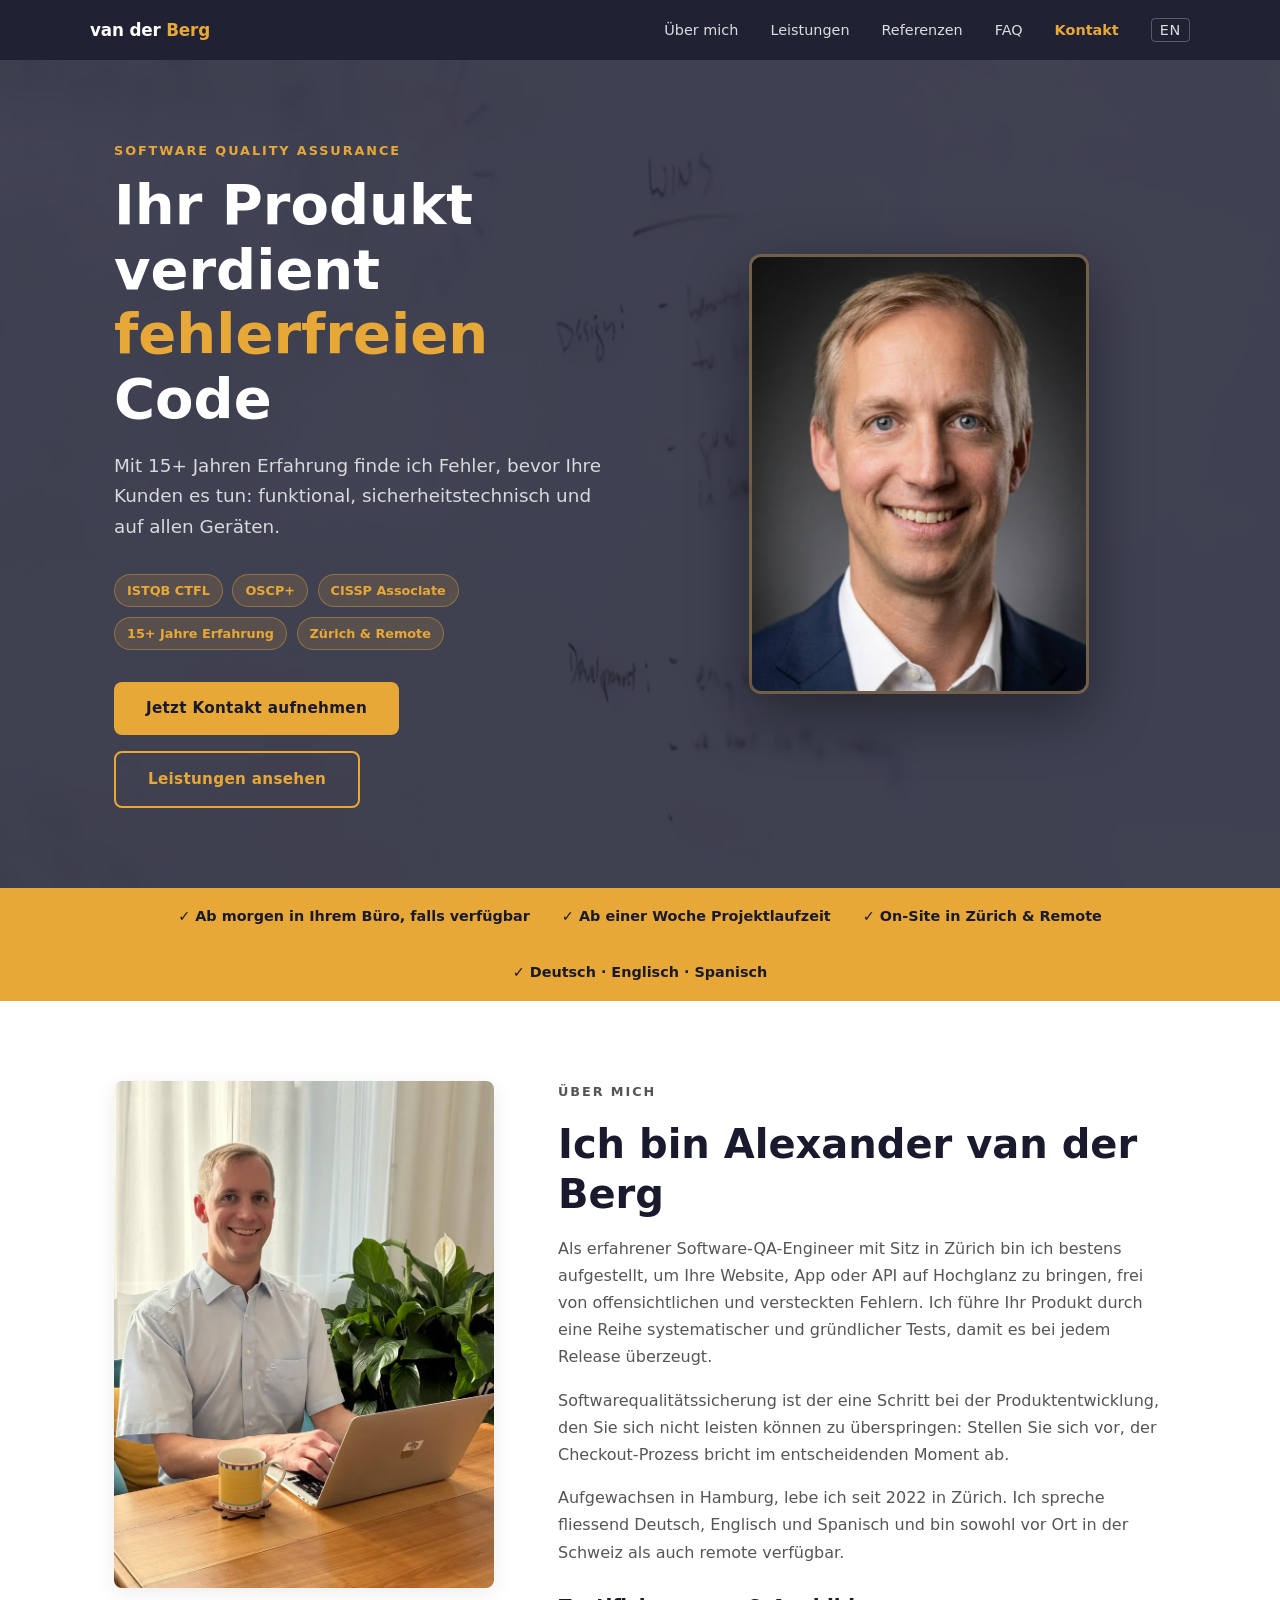
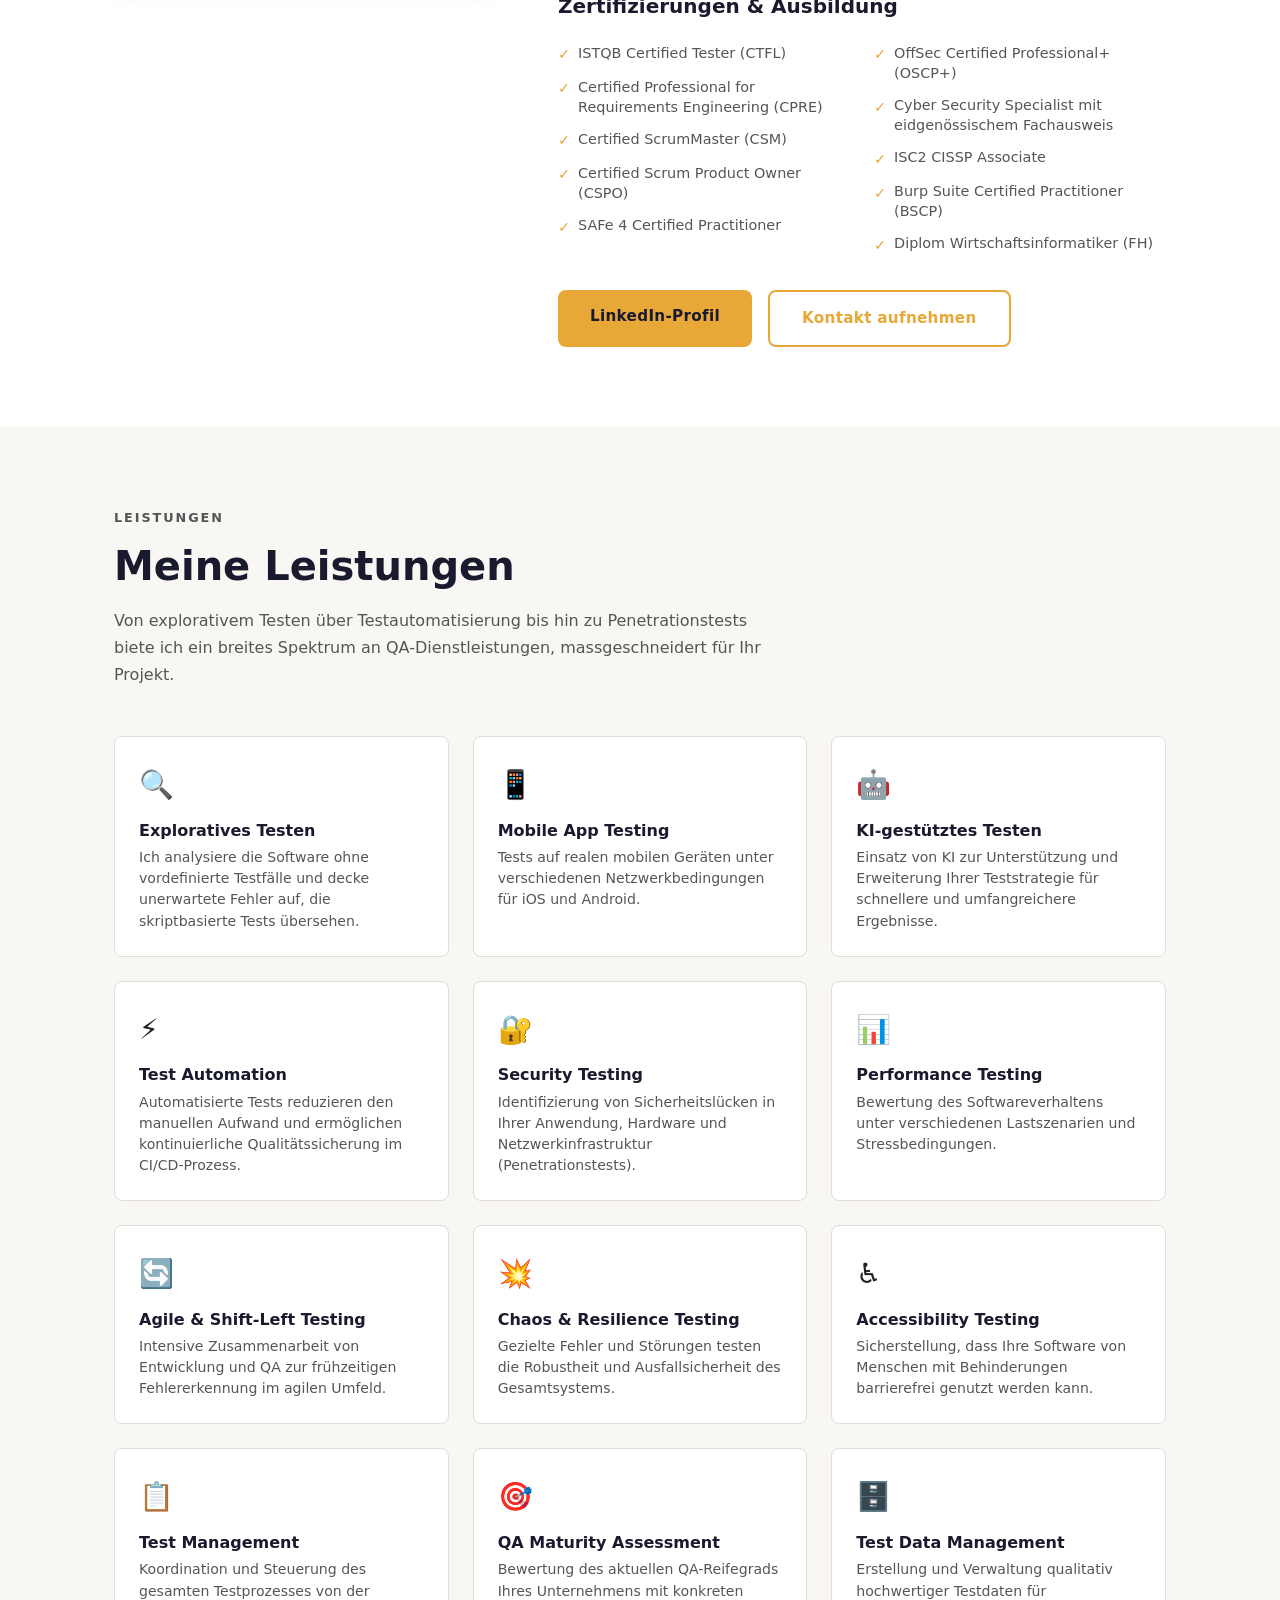
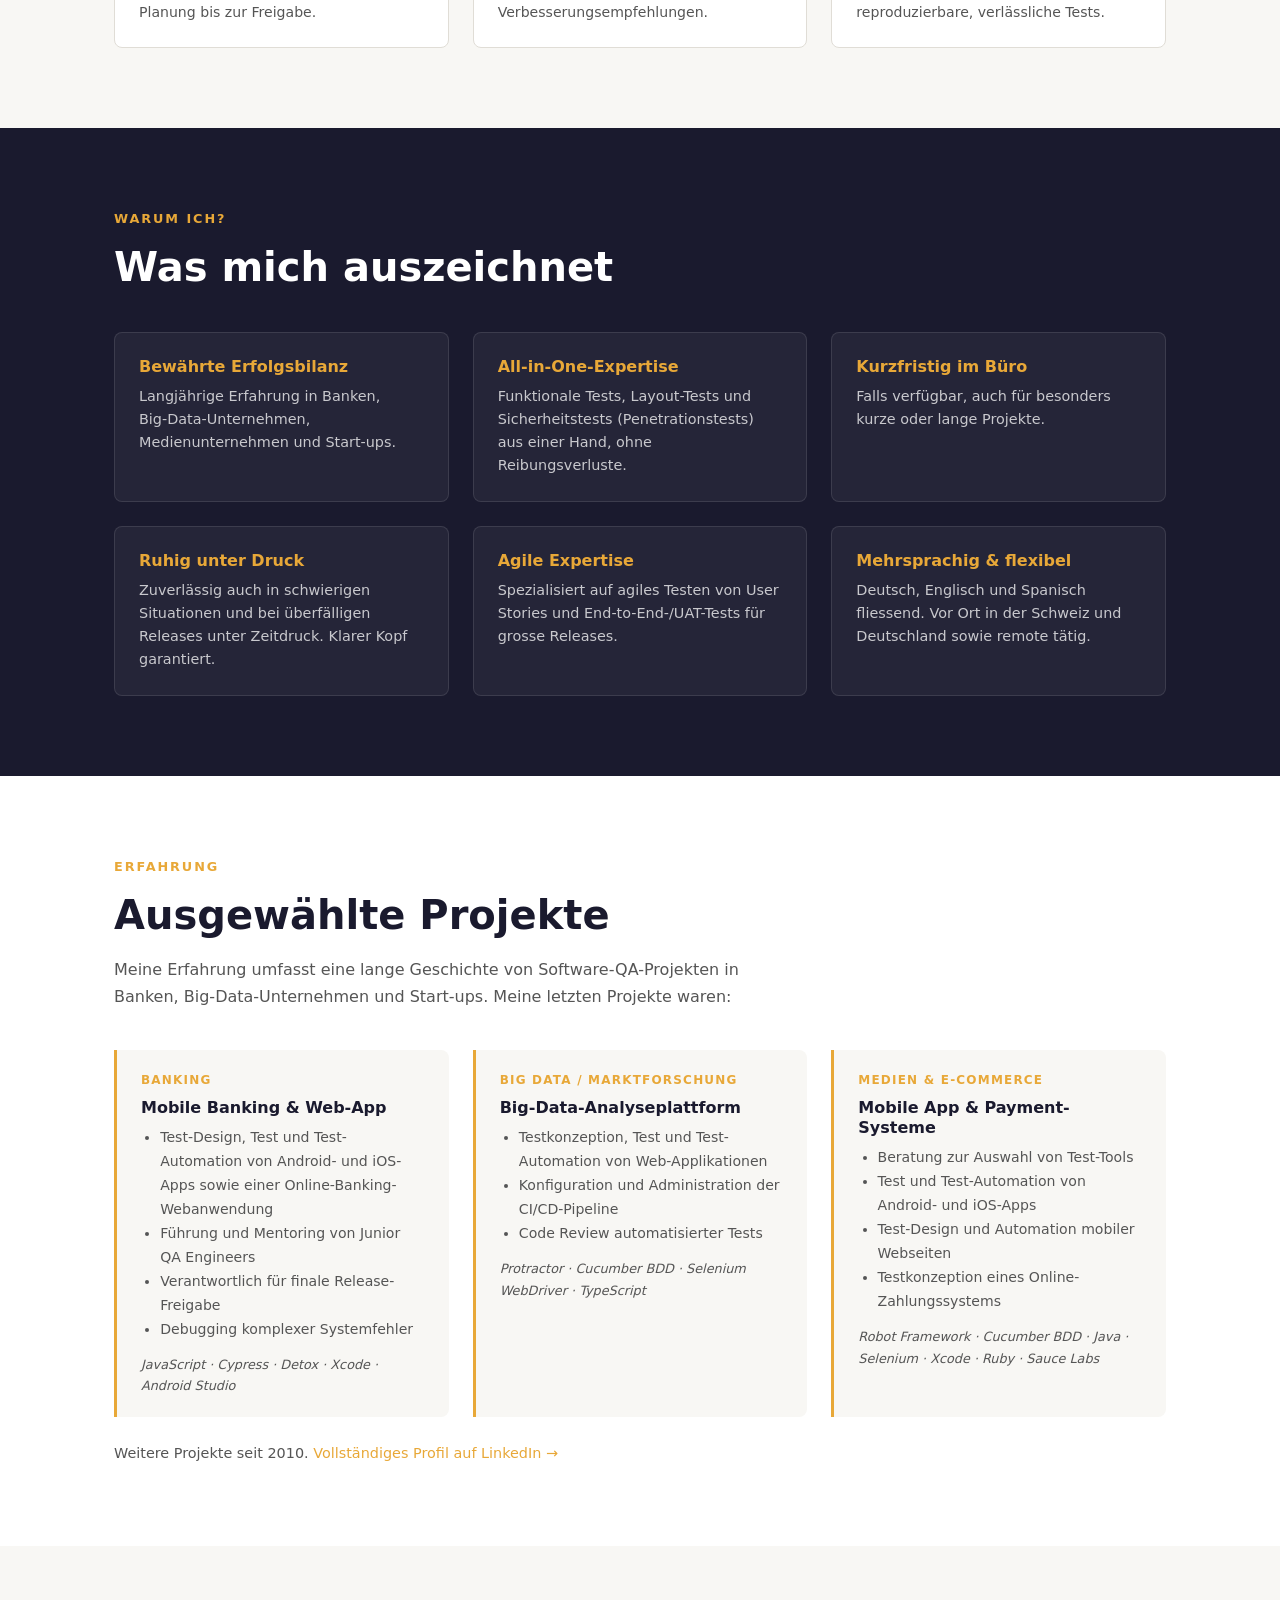
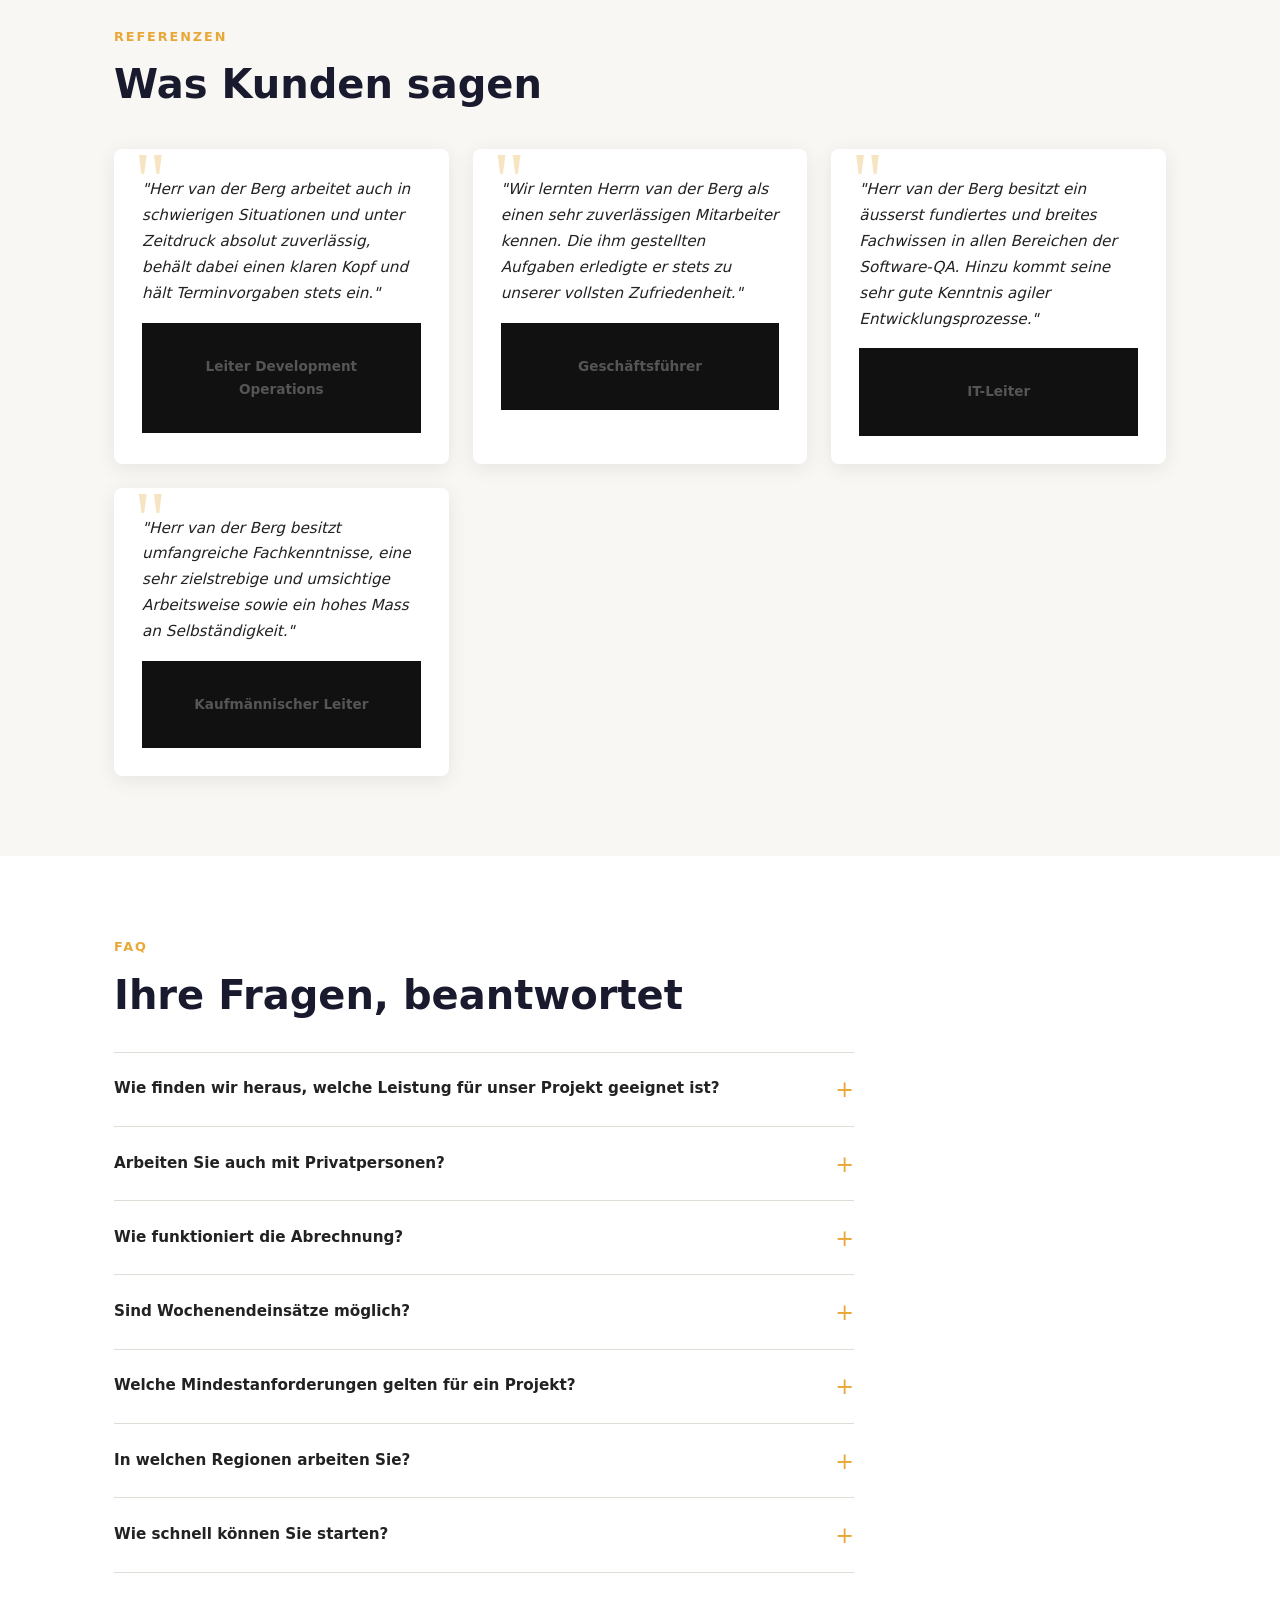
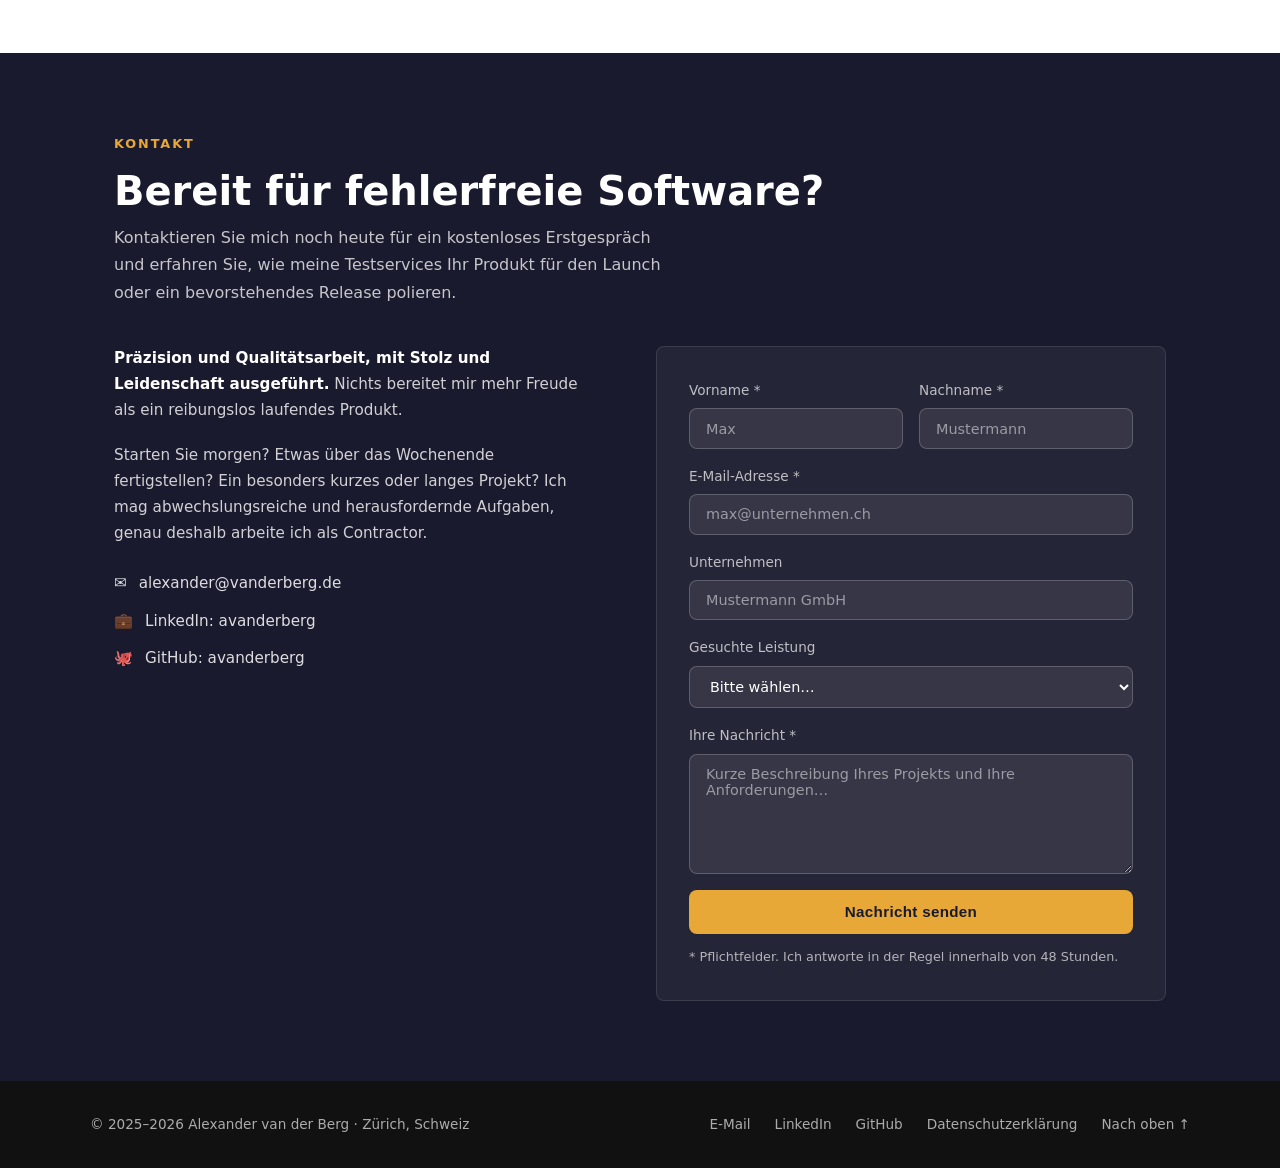
==== index.html @ dd14f390 "Fix review findings: content, SEO, accessibility, performance, privacy - Rename hero-bg.jpg to hero-" ====
<!DOCTYPE html>
<html lang="de">
<head>
  <meta charset="UTF-8">
  <meta name="viewport" content="width=device-width, initial-scale=1.0">

  <!-- SEO Primary Meta Tags -->
  <title>Alexander van der Berg | ISTQB Certified Tester | Software Quality Assurance Zürich</title>
  <meta name="description" content="Erfahrener Software Quality Assurance Experte in Zürich. 15+ Jahre Erfahrung, ISTQB und OSCP+ zertifiziert. Funktionstests, Security Testing, Test Automation.">
  <meta name="author" content="Alexander van der Berg">
  <meta name="robots" content="index, follow">
  <meta name="theme-color" content="#1a1a2e">
  <link rel="canonical" href="https://www.vanderberg.ch/">
  <link rel="alternate" hreflang="de" href="https://www.vanderberg.ch/" />
  <link rel="alternate" hreflang="en" href="https://www.vanderberg.de/" />
  <link rel="alternate" hreflang="x-default" href="https://www.vanderberg.de/" />

  <!-- Open Graph / Social Media -->
  <meta property="og:type" content="website">
  <meta property="og:url" content="https://www.vanderberg.ch/">
  <meta property="og:title" content="Alexander van der Berg | ISTQB Certified Tester | Software Quality Assurance Zürich">
  <meta property="og:description" content="Erfahrener Software Quality Assurance Experte in Zürich. 15+ Jahre Erfahrung, ISTQB und OSCP+ zertifiziert. Funktionstests, Security Testing, Test Automation.">
  <meta property="og:image" content="https://www.vanderberg.ch/images/portrait.webp">
  <meta property="og:image:width" content="680">
  <meta property="og:image:height" content="1014">
  <meta property="og:image:alt" content="Porträt von Alexander van der Berg">
  <meta property="og:locale" content="de_CH">
  <meta property="og:site_name" content="Alexander van der Berg">

  <!-- Twitter Card -->
  <meta name="twitter:card" content="summary_large_image">
  <meta name="twitter:title" content="Alexander van der Berg | ISTQB Certified Tester">
  <meta name="twitter:description" content="15+ Jahre Software QA. ISTQB, OSCP+, CISSP Associate. Für Projekte in Zürich und remote.">
  <meta name="twitter:image" content="https://www.vanderberg.ch/images/portrait.webp">

  <!-- Favicons -->
  <link rel="icon" type="image/x-icon" href="/images/favicon.ico">
  <link rel="apple-touch-icon" href="/images/apple-touch-icon.png">

  <!-- Structured Data (JSON-LD) -->
  <script type="application/ld+json">
  {
    "@context": "https://schema.org",
    "@type": "Person",
    "name": "Alexander van der Berg",
    "jobTitle": "Software Quality Assurance Engineer",
    "description": "ISTQB Certified Tester mit 15+ Jahren Erfahrung in Software QA, Test Automation und Security Testing",
    "url": "https://www.vanderberg.ch",
    "image": "https://www.vanderberg.ch/images/portrait.webp",
    "email": "alexander@vanderberg.de",
    "address": {
      "@type": "PostalAddress",
      "addressLocality": "Zürich",
      "addressCountry": "CH"
    },
    "sameAs": [
      "https://www.linkedin.com/in/avanderberg/",
      "https://github.com/avanderberg",
      "https://www.vanderberg.de/"
    ],
    "knowsLanguage": ["de", "en", "es"],
    "hasCredential": [
      {
        "@type": "EducationalOccupationalCredential",
        "name": "ISTQB Certified Tester Foundation Level (CTFL)"
      },
      {
        "@type": "EducationalOccupationalCredential",
        "name": "OffSec Certified Professional+ (OSCP+)"
      },
      {
        "@type": "EducationalOccupationalCredential",
        "name": "PortSwigger Burp Suite Certified Practitioner (BSCP)"
      },
      {
        "@type": "EducationalOccupationalCredential",
        "name": "ISC2 CISSP Associate"
      }
    ]
  }
  </script>

  <style>
    /* ===== CSS RESET & BASE ===== */
    *, *::before, *::after { box-sizing: border-box; margin: 0; padding: 0; }

    :root {
      --color-primary: #1a1a2e;
      --color-accent: #e8a838;
      --color-accent-dark: #c48a1f;
      --color-text: #222;
      --color-text-light: #555;
      --color-bg: #fff;
      --color-bg-soft: #f8f7f4;
      --color-border: #e0ddd6;
      --font-sans: 'Segoe UI', system-ui, -apple-system, sans-serif;
      --max-width: 1100px;
      --section-pad: 5rem 1.5rem;
      --radius: 8px;
      --shadow: 0 4px 20px rgba(0,0,0,0.08);
    }

    html { scroll-padding-top: 60px; }

    @media (prefers-reduced-motion: no-preference) {
      html { scroll-behavior: smooth; }
    }

    body {
      font-family: var(--font-sans);
      color: var(--color-text);
      background: var(--color-bg);
      line-height: 1.7;
      font-size: 1rem;
    }

    img { max-width: 100%; height: auto; display: block; }
    a { color: var(--color-accent); text-decoration: none; }
    a:hover { color: var(--color-accent-dark); }

    .container {
      max-width: var(--max-width);
      margin: 0 auto;
      padding: 0 1.5rem;
    }

    .section-label {
      font-size: 0.8rem;
      letter-spacing: 0.15em;
      text-transform: uppercase;
      color: var(--color-accent);
      font-weight: 600;
      margin-bottom: 0.75rem;
    }

    h1, h2, h3, h4 {
      line-height: 1.25;
      color: var(--color-primary);
    }

    h2 { font-size: clamp(1.75rem, 4vw, 2.5rem); margin-bottom: 1rem; }
    h3 { font-size: 1.25rem; margin-bottom: 0.5rem; }

    .btn {
      display: inline-block;
      background: var(--color-accent);
      color: var(--color-primary);
      padding: 0.85rem 2rem;
      border-radius: var(--radius);
      font-weight: 700;
      font-size: 0.95rem;
      letter-spacing: 0.02em;
      transition: background 0.2s, transform 0.15s;
      border: none;
      cursor: pointer;
    }
    .btn:hover { background: var(--color-accent-dark); color: var(--color-primary); transform: translateY(-1px); }
    .btn-outline {
      background: transparent;
      border: 2px solid var(--color-accent);
      color: var(--color-accent);
    }
    .btn-outline:hover { background: var(--color-accent); color: var(--color-primary); }

    /* ===== NAVIGATION ===== */
    .nav {
      position: sticky;
      top: 0;
      z-index: 1000;
      background: rgba(26, 26, 46, 0.97);
      backdrop-filter: blur(8px);
      -webkit-backdrop-filter: blur(8px);
      padding: 0 1.5rem;
    }

    .nav-inner {
      max-width: var(--max-width);
      margin: 0 auto;
      display: flex;
      align-items: center;
      justify-content: space-between;
      height: 60px;
    }

    .nav-logo {
      color: #fff;
      font-weight: 700;
      font-size: 1.05rem;
      letter-spacing: -0.01em;
    }
    .nav-logo span { color: var(--color-accent); }

    .nav-links {
      display: flex;
      gap: 2rem;
      list-style: none;
      align-items: center;
    }

    .nav-links a {
      color: rgba(255,255,255,0.85);
      font-size: 0.9rem;
      font-weight: 500;
      transition: color 0.2s;
    }
    .nav-links a:hover { color: var(--color-accent); }
    .nav-links .nav-cta { color: var(--color-accent); font-weight: 700; }

    .lang-switch {
      color: rgba(255,255,255,0.6);
      font-size: 0.8rem;
      font-weight: 600;
      letter-spacing: 0.05em;
      border: 1px solid rgba(255,255,255,0.25);
      border-radius: 4px;
      padding: 3px 8px;
      transition: color 0.2s, border-color 0.2s;
      white-space: nowrap;
    }
    .lang-switch:hover {
      color: #fff;
      border-color: rgba(255,255,255,0.6);
    }

    .nav-toggle {
      display: none;
      background: none;
      border: none;
      cursor: pointer;
      padding: 4px;
      flex-direction: column;
      gap: 5px;
    }
    .nav-toggle span {
      display: block;
      width: 24px;
      height: 2px;
      background: #fff;
      border-radius: 2px;
      transition: all 0.3s;
    }

    /* ===== HERO ===== */
    .hero {
      min-height: 92vh;
      display: flex;
      align-items: center;
      position: relative;
      overflow: hidden;
      background: var(--color-primary);
    }

    .hero-bg {
      position: absolute;
      inset: 0;
      background-image: url('images/hero-bg.webp');
      background-size: cover;
      background-position: center;
      opacity: 0.18;
    }

    .hero-content {
      position: relative;
      z-index: 1;
      max-width: var(--max-width);
      margin: 0 auto;
      padding: 4rem 1.5rem;
      display: grid;
      grid-template-columns: 1fr 1fr;
      gap: 4rem;
      align-items: center;
    }

    .hero-text h1 {
      font-size: clamp(2.2rem, 5vw, 3.5rem);
      color: #fff;
      line-height: 1.15;
      margin-bottom: 1.25rem;
    }
    .hero-text h1 span { color: var(--color-accent); }

    .hero-text .subtitle {
      color: rgba(255,255,255,0.8);
      font-size: 1.15rem;
      margin-bottom: 2rem;
      line-height: 1.65;
    }

    .hero-badges {
      display: flex;
      flex-wrap: wrap;
      gap: 0.6rem;
      margin-bottom: 2rem;
    }

    .badge {
      background: rgba(232,168,56,0.15);
      border: 1px solid rgba(232,168,56,0.4);
      color: var(--color-accent);
      padding: 0.3rem 0.75rem;
      border-radius: 20px;
      font-size: 0.8rem;
      font-weight: 600;
    }

    .hero-actions { display: flex; gap: 1rem; flex-wrap: wrap; }

    .hero-image {
      display: flex;
      justify-content: center;
    }

    .hero-photo {
      width: 340px;
      height: 440px;
      object-fit: cover;
      object-position: top;
      border-radius: 12px;
      box-shadow: 0 20px 60px rgba(0,0,0,0.4);
      border: 3px solid rgba(232,168,56,0.3);
    }

    /* ===== TRUST BAR ===== */
    .trust-bar {
      background: var(--color-accent);
      padding: 1rem 1.5rem;
    }

    .trust-bar-inner {
      max-width: var(--max-width);
      margin: 0 auto;
      display: flex;
      gap: 2rem;
      justify-content: center;
      flex-wrap: wrap;
      align-items: center;
    }

    .trust-item {
      color: var(--color-primary);
      font-weight: 700;
      font-size: 0.9rem;
      display: flex;
      align-items: center;
      gap: 0.4rem;
    }

    /* ===== ABOUT ===== */
    #about { padding: var(--section-pad); background: var(--color-bg); }

    .about-grid {
      display: grid;
      grid-template-columns: 1fr 1.6fr;
      gap: 4rem;
      align-items: start;
    }

    .about-photo {
      width: 100%;
      border-radius: var(--radius);
      box-shadow: var(--shadow);
    }

    .about-text p {
      color: var(--color-text-light);
      margin-bottom: 1rem;
    }

    .certifications {
      margin-top: 1.5rem;
      columns: 2;
      column-gap: 1.5rem;
    }

    .cert-item {
      break-inside: avoid;
      display: flex;
      align-items: flex-start;
      gap: 0.5rem;
      font-size: 0.9rem;
      color: var(--color-text-light);
      line-height: 1.4;
      margin-bottom: 0.75rem;
    }

    .cert-item::before {
      content: "✓";
      color: var(--color-accent);
      font-weight: 700;
      flex-shrink: 0;
      margin-top: 0.1rem;
    }

    /* ===== SERVICES ===== */
    #services { padding: var(--section-pad); background: var(--color-bg-soft); }

    .services-intro {
      max-width: 650px;
      margin-bottom: 3rem;
    }
    .services-intro p { color: var(--color-text-light); }

    .services-grid {
      display: grid;
      grid-template-columns: repeat(auto-fill, minmax(260px, 1fr));
      gap: 1.5rem;
    }

    .service-card {
      background: var(--color-bg);
      border: 1px solid var(--color-border);
      border-radius: var(--radius);
      padding: 1.5rem;
      transition: box-shadow 0.2s, transform 0.2s, border-color 0.2s;
    }

    .service-card:hover {
      box-shadow: var(--shadow);
      transform: translateY(-2px);
      border-color: var(--color-accent);
    }

    .service-icon {
      font-size: 1.75rem;
      margin-bottom: 0.75rem;
    }

    .service-card h3 { font-size: 1rem; margin-bottom: 0.4rem; }
    .service-card p { font-size: 0.88rem; color: var(--color-text-light); line-height: 1.5; }

    /* ===== WHAT SETS ME APART ===== */
    #apart { padding: var(--section-pad); background: var(--color-primary); }

    #apart .section-label { color: var(--color-accent); }
    #apart h2 { color: #fff; }

    .apart-grid {
      display: grid;
      grid-template-columns: repeat(auto-fill, minmax(280px, 1fr));
      gap: 1.5rem;
      margin-top: 2.5rem;
    }

    .apart-card {
      background: rgba(255,255,255,0.05);
      border: 1px solid rgba(255,255,255,0.1);
      border-radius: var(--radius);
      padding: 1.5rem;
    }

    .apart-card h3 { color: var(--color-accent); font-size: 1rem; margin-bottom: 0.5rem; }
    .apart-card p { color: rgba(255,255,255,0.75); font-size: 0.9rem; line-height: 1.6; }

    /* ===== PROJECTS ===== */
    #projects { padding: var(--section-pad); background: var(--color-bg); }

    .projects-intro { color: var(--color-text-light); margin-bottom: 2.5rem; max-width: 650px; }

    .projects-list {
      display: grid;
      grid-template-columns: repeat(auto-fill, minmax(300px, 1fr));
      gap: 1.5rem;
    }

    .project-card {
      border-left: 3px solid var(--color-accent);
      padding: 1.25rem 1.5rem;
      background: var(--color-bg-soft);
      border-radius: 0 var(--radius) var(--radius) 0;
    }

    .project-sector {
      font-size: 0.75rem;
      text-transform: uppercase;
      letter-spacing: 0.1em;
      color: var(--color-accent);
      font-weight: 700;
      margin-bottom: 0.5rem;
    }

    .project-card h3 { font-size: 1rem; margin-bottom: 0.5rem; }

    .project-card ul {
      padding-left: 1.2rem;
      font-size: 0.88rem;
      color: var(--color-text-light);
      line-height: 1.7;
    }

    .project-tech {
      margin-top: 0.75rem;
      font-size: 0.8rem;
      color: var(--color-text-light);
      font-style: italic;
    }

    /* ===== TESTIMONIALS ===== */
    #testimonials { padding: var(--section-pad); background: var(--color-bg-soft); }

    .testimonials-grid {
      display: grid;
      grid-template-columns: repeat(auto-fill, minmax(280px, 1fr));
      gap: 1.5rem;
      margin-top: 2.5rem;
    }

    .testimonial-card {
      background: var(--color-bg);
      border-radius: var(--radius);
      padding: 1.75rem;
      box-shadow: var(--shadow);
      position: relative;
    }

    .testimonial-card::before {
      content: '"';
      position: absolute;
      top: -0.5rem;
      left: 1.25rem;
      font-size: 5rem;
      color: var(--color-accent);
      opacity: 0.3;
      line-height: 1;
      font-family: Georgia, serif;
    }

    .testimonial-text {
      font-size: 0.95rem;
      color: var(--color-text);
      line-height: 1.7;
      margin-bottom: 1rem;
      font-style: italic;
    }

    .testimonial-author {
      font-size: 0.85rem;
      color: var(--color-text-light);
      font-weight: 600;
    }

    /* ===== FAQ ===== */
    #faq { padding: var(--section-pad); background: var(--color-bg); }

    .faq-list { max-width: 740px; margin-top: 2rem; }

    details {
      border-bottom: 1px solid var(--color-border);
    }

    details:first-of-type { border-top: 1px solid var(--color-border); }

    summary {
      padding: 1.1rem 0;
      font-weight: 600;
      cursor: pointer;
      list-style: none;
      display: flex;
      justify-content: space-between;
      align-items: center;
      gap: 1rem;
      font-size: 0.95rem;
    }

    summary::-webkit-details-marker { display: none; }

    summary::after {
      content: "+";
      font-size: 1.4rem;
      color: var(--color-accent);
      flex-shrink: 0;
      font-weight: 300;
      transition: transform 0.2s;
    }

    details[open] summary::after { transform: rotate(45deg); }

    details p {
      padding-bottom: 1.1rem;
      font-size: 0.92rem;
      color: var(--color-text-light);
      line-height: 1.7;
    }

    /* ===== CONTACT ===== */
    #contact { padding: var(--section-pad); background: var(--color-primary); }

    #contact .section-label { color: var(--color-accent); }
    #contact h2 { color: #fff; margin-bottom: 0.5rem; }
    #contact .contact-intro { color: rgba(255,255,255,0.75); margin-bottom: 2.5rem; max-width: 560px; }

    .contact-grid {
      display: grid;
      grid-template-columns: 1fr 1fr;
      gap: 4rem;
      align-items: start;
    }

    .contact-info {
      color: rgba(255,255,255,0.8);
    }

    .contact-info p { margin-bottom: 1.25rem; font-size: 0.95rem; line-height: 1.7; }

    .contact-links { margin-top: 1.5rem; display: flex; flex-direction: column; gap: 0.75rem; }

    .contact-link {
      display: flex;
      align-items: center;
      gap: 0.75rem;
      color: rgba(255,255,255,0.85);
      font-size: 0.95rem;
    }
    .contact-link:hover { color: var(--color-accent); }

    .contact-form {
      background: rgba(255,255,255,0.05);
      border: 1px solid rgba(255,255,255,0.1);
      border-radius: var(--radius);
      padding: 2rem;
    }

    .form-row {
      display: grid;
      grid-template-columns: 1fr 1fr;
      gap: 1rem;
    }

    .form-group {
      display: flex;
      flex-direction: column;
      gap: 0.4rem;
      margin-bottom: 1rem;
    }

    .form-group label {
      font-size: 0.85rem;
      color: rgba(255,255,255,0.7);
      font-weight: 500;
    }

    .form-group input,
    .form-group textarea,
    .form-group select {
      background: rgba(255,255,255,0.08);
      border: 1px solid rgba(255,255,255,0.2);
      border-radius: var(--radius);
      padding: 0.7rem 1rem;
      color: #fff;
      font-size: 0.9rem;
      font-family: inherit;
      transition: border-color 0.2s;
    }

    .form-group input:focus,
    .form-group textarea:focus,
    .form-group select:focus {
      outline: none;
      border-color: var(--color-accent);
    }

    .form-group input::placeholder,
    .form-group textarea::placeholder {
      color: rgba(255,255,255,0.5);
    }

    .form-group select option { background: var(--color-primary); }
    .form-group textarea { resize: vertical; min-height: 120px; }

    .form-note {
      font-size: 0.8rem;
      color: rgba(255,255,255,0.65);
      margin-top: 0.75rem;
    }

    #form-success {
      display: none;
      background: rgba(232,168,56,0.15);
      border: 1px solid var(--color-accent);
      border-radius: var(--radius);
      padding: 1rem 1.25rem;
      color: var(--color-accent);
      font-size: 0.95rem;
      margin-top: 1rem;
    }

    /* ===== FOOTER ===== */
    footer {
      background: #111;
      padding: 2rem 1.5rem;
      text-align: center;
    }

    .footer-inner {
      max-width: var(--max-width);
      margin: 0 auto;
      display: flex;
      justify-content: space-between;
      align-items: center;
      flex-wrap: wrap;
      gap: 1rem;
    }

    footer p {
      color: rgba(255,255,255,0.65);
      font-size: 0.85rem;
    }

    .footer-links {
      display: flex;
      flex-wrap: wrap;
      justify-content: center;
      gap: 0.5rem 1.5rem;
    }

    .footer-links a {
      color: rgba(255,255,255,0.65);
      font-size: 0.85rem;
      transition: color 0.2s;
    }
    .footer-links a:hover { color: var(--color-accent); }

    /* ===== MOBILE NAV ===== */
    @media (max-width: 768px) {
      .nav-toggle { display: flex; }

      .nav-links {
        display: none;
        position: absolute;
        top: 60px;
        left: 0;
        right: 0;
        background: rgba(26,26,46,0.98);
        flex-direction: column;
        padding: 1.5rem;
        gap: 1.5rem;
        border-top: 1px solid rgba(255,255,255,0.1);
      }

      .nav-links.open { display: flex; }

      /* Hero */
      .hero-content {
        grid-template-columns: 1fr;
        gap: 2.5rem;
        text-align: center;
        padding: 3rem 1.5rem;
      }

      .hero-image { order: -1; }

      .hero-photo { width: 220px; height: 280px; }

      .hero-badges { justify-content: center; }
      .hero-actions { justify-content: center; }

      /* About */
      .about-grid { grid-template-columns: 1fr; gap: 2rem; }
      .certifications { columns: 1; }

      /* Contact */
      .contact-grid { grid-template-columns: 1fr; gap: 2rem; }
      .form-row { grid-template-columns: 1fr; }

      /* Footer */
      .footer-inner { flex-direction: column; text-align: center; }
    }

    @media (max-width: 480px) {
      :root { --section-pad: 3.5rem 1.25rem; }
      .hero-text h1 { font-size: 2rem; }
    }
  </style>
</head>
<body>

  <!-- NAVIGATION -->
  <nav class="nav" role="navigation" aria-label="Hauptnavigation">
    <div class="nav-inner">
      <a href="#top" class="nav-logo">van der <span>Berg</span></a>
      <button class="nav-toggle" aria-label="Menü öffnen" aria-expanded="false" id="nav-toggle">
        <span></span><span></span><span></span>
      </button>
      <ul class="nav-links" id="nav-links" role="list">
        <li><a href="#about">Über mich</a></li>
        <li><a href="#services">Leistungen</a></li>
        <li><a href="#testimonials">Referenzen</a></li>
        <li><a href="#faq">FAQ</a></li>
        <li><a href="#contact" class="nav-cta">Kontakt</a></li>
        <li><a href="https://www.vanderberg.de" class="lang-switch" lang="en" hreflang="en" aria-label="Switch to English version">EN</a></li>
      </ul>
    </div>
  </nav>

  <!-- HERO -->
  <section id="top" class="hero" aria-label="Einleitung">
    <div class="hero-bg" role="presentation" aria-hidden="true"></div>
    <div class="hero-content">
      <div class="hero-text">
        <p class="section-label">Software Quality Assurance</p>
        <h1>Ihr Produkt verdient <span>fehlerfreien</span> Code</h1>
        <p class="subtitle">
          Mit 15+ Jahren Erfahrung finde ich Fehler, bevor Ihre Kunden es tun:
          funktional, sicherheitstechnisch und auf allen Geräten.
        </p>
        <div class="hero-badges">
          <span class="badge">ISTQB CTFL</span>
          <span class="badge">OSCP+</span>
          <span class="badge">CISSP Associate</span>
          <span class="badge">15+ Jahre Erfahrung</span>
          <span class="badge">Zürich & Remote</span>
        </div>
        <div class="hero-actions">
          <a href="#contact" class="btn">Jetzt Kontakt aufnehmen</a>
          <a href="#services" class="btn btn-outline">Leistungen ansehen</a>
        </div>
      </div>
      <div class="hero-image">
        <img
          src="images/portrait.webp"
          alt="Alexander van der Berg, ISTQB Certified Tester in Zürich"
          class="hero-photo"
          width="340"
          height="440"
          loading="eager"
        >
      </div>
    </div>
  </section>

  <!-- TRUST BAR -->
  <section class="trust-bar" aria-label="Verfügbarkeit und Sprachen">
    <div class="trust-bar-inner">
      <span class="trust-item">✓ Ab morgen in Ihrem Büro, falls verfügbar</span>
      <span class="trust-item">✓ Ab einer Woche Projektlaufzeit</span>
      <span class="trust-item">✓ On-Site in Zürich & Remote</span>
      <span class="trust-item">✓ Deutsch · Englisch · Spanisch</span>
    </div>
  </section>

  <!-- ABOUT -->
  <section id="about" aria-labelledby="about-heading">
    <div class="container">
      <div class="about-grid">
        <div class="about-image">
          <img
            src="images/photo-on-computer.webp"
            alt="Alexander van der Berg bei der Arbeit"
            class="about-photo"
            width="800"
            height="1067"
            loading="lazy"
          >
        </div>
        <div class="about-text">
          <p class="section-label">Über mich</p>
          <h2 id="about-heading">Ich bin Alexander van der Berg</h2>
          <p>
            Als erfahrener Software-QA-Engineer mit Sitz in Zürich bin ich bestens aufgestellt,
            um Ihre Website, App oder API auf Hochglanz zu bringen, frei von offensichtlichen
            und versteckten Fehlern. Ich führe Ihr Produkt durch eine Reihe systematischer und
            gründlicher Tests, damit es bei jedem Release überzeugt.
          </p>
          <p>
            Softwarequalitätssicherung ist der eine Schritt bei der Produktentwicklung, den
            Sie sich nicht leisten können zu überspringen: Stellen Sie sich vor, der
            Checkout-Prozess bricht im entscheidenden Moment ab.
          </p>
          <p>
            Aufgewachsen in Hamburg, lebe ich seit 2022 in Zürich. Ich spreche fliessend
            Deutsch, Englisch und Spanisch und bin sowohl vor Ort in der Schweiz als auch
            remote verfügbar.
          </p>

          <h3 style="margin-top: 1.75rem; margin-bottom: 0.75rem;">Zertifizierungen &amp; Ausbildung</h3>
          <div class="certifications">
            <span class="cert-item">ISTQB Certified Tester (CTFL)</span>
            <span class="cert-item">Certified Professional for Requirements Engineering (CPRE)</span>
            <span class="cert-item">Certified ScrumMaster (CSM)</span>
            <span class="cert-item">Certified Scrum Product Owner (CSPO)</span>
            <span class="cert-item">SAFe 4 Certified Practitioner</span>
            <span class="cert-item">OffSec Certified Professional+ (OSCP+)</span>
            <span class="cert-item">Cyber Security Specialist mit eidgenössischem Fachausweis</span>
            <span class="cert-item">ISC2 CISSP Associate</span>
            <span class="cert-item">Burp Suite Certified Practitioner (BSCP)</span>
            <span class="cert-item">Diplom Wirtschaftsinformatiker (FH)</span>
          </div>

          <div style="margin-top: 2rem; display: flex; gap: 1rem; flex-wrap: wrap;">
            <a href="https://www.linkedin.com/in/avanderberg/" target="_blank" rel="noopener noreferrer" class="btn">LinkedIn-Profil</a>
            <a href="#contact" class="btn btn-outline">Kontakt aufnehmen</a>
          </div>
        </div>
      </div>
    </div>
  </section>

  <!-- SERVICES -->
  <section id="services" aria-labelledby="services-heading">
    <div class="container">
      <div class="services-intro">
        <p class="section-label">Leistungen</p>
        <h2 id="services-heading">Meine Leistungen</h2>
        <p>Von explorativem Testen über Testautomatisierung bis hin zu Penetrationstests biete ich ein breites
        Spektrum an QA-Dienstleistungen, massgeschneidert für Ihr Projekt.</p>
      </div>
      <div class="services-grid">

        <article class="service-card">
          <div class="service-icon" aria-hidden="true">🔍</div>
          <h3>Exploratives Testen</h3>
          <p>Ich analysiere die Software ohne vordefinierte Testfälle und decke unerwartete Fehler auf, die skriptbasierte Tests übersehen.</p>
        </article>

        <article class="service-card">
          <div class="service-icon" aria-hidden="true">📱</div>
          <h3>Mobile App Testing</h3>
          <p>Tests auf realen mobilen Geräten unter verschiedenen Netzwerkbedingungen für iOS und Android.</p>
        </article>

        <article class="service-card">
          <div class="service-icon" aria-hidden="true">🤖</div>
          <h3>KI-gestütztes Testen</h3>
          <p>Einsatz von KI zur Unterstützung und Erweiterung Ihrer Teststrategie für schnellere und umfangreichere Ergebnisse.</p>
        </article>

        <article class="service-card">
          <div class="service-icon" aria-hidden="true">⚡</div>
          <h3>Test Automation</h3>
          <p>Automatisierte Tests reduzieren den manuellen Aufwand und ermöglichen kontinuierliche Qualitätssicherung im CI/CD-Prozess.</p>
        </article>

        <article class="service-card">
          <div class="service-icon" aria-hidden="true">🔐</div>
          <h3>Security Testing</h3>
          <p>Identifizierung von Sicherheitslücken in Ihrer Anwendung, Hardware und Netzwerkinfrastruktur (Penetrationstests).</p>
        </article>

        <article class="service-card">
          <div class="service-icon" aria-hidden="true">📊</div>
          <h3>Performance Testing</h3>
          <p>Bewertung des Softwareverhaltens unter verschiedenen Lastszenarien und Stressbedingungen.</p>
        </article>

        <article class="service-card">
          <div class="service-icon" aria-hidden="true">🔄</div>
          <h3>Agile &amp; Shift-Left Testing</h3>
          <p>Intensive Zusammenarbeit von Entwicklung und QA zur frühzeitigen Fehlererkennung im agilen Umfeld.</p>
        </article>

        <article class="service-card">
          <div class="service-icon" aria-hidden="true">💥</div>
          <h3>Chaos &amp; Resilience Testing</h3>
          <p>Gezielte Fehler und Störungen testen die Robustheit und Ausfallsicherheit des Gesamtsystems.</p>
        </article>

        <article class="service-card">
          <div class="service-icon" aria-hidden="true">♿</div>
          <h3>Accessibility Testing</h3>
          <p>Sicherstellung, dass Ihre Software von Menschen mit Behinderungen barrierefrei genutzt werden kann.</p>
        </article>

        <article class="service-card">
          <div class="service-icon" aria-hidden="true">📋</div>
          <h3>Test Management</h3>
          <p>Koordination und Steuerung des gesamten Testprozesses von der Planung bis zur Freigabe.</p>
        </article>

        <article class="service-card">
          <div class="service-icon" aria-hidden="true">🎯</div>
          <h3>QA Maturity Assessment</h3>
          <p>Bewertung des aktuellen QA-Reifegrads Ihres Unternehmens mit konkreten Verbesserungsempfehlungen.</p>
        </article>

        <article class="service-card">
          <div class="service-icon" aria-hidden="true">🗄️</div>
          <h3>Test Data Management</h3>
          <p>Erstellung und Verwaltung qualitativ hochwertiger Testdaten für reproduzierbare, verlässliche Tests.</p>
        </article>

      </div>
    </div>
  </section>

  <!-- WHAT SETS ME APART -->
  <section id="apart" aria-labelledby="apart-heading">
    <div class="container">
      <p class="section-label">Warum ich?</p>
      <h2 id="apart-heading">Was mich auszeichnet</h2>
      <div class="apart-grid">

        <div class="apart-card">
          <h3>Bewährte Erfolgsbilanz</h3>
          <p>Langjährige Erfahrung in Banken, Big&#8209;Data&#8209;Unternehmen, Medienunternehmen und Start&#8209;ups.</p>
        </div>

        <div class="apart-card">
          <h3>All-in-One-Expertise</h3>
          <p>Funktionale Tests, Layout-Tests und Sicherheitstests (Penetrationstests) aus einer Hand, ohne Reibungsverluste.</p>
        </div>

        <div class="apart-card">
          <h3>Kurzfristig im Büro</h3>
          <p>Falls verfügbar, auch für besonders kurze oder lange Projekte.</p>
        </div>

        <div class="apart-card">
          <h3>Ruhig unter Druck</h3>
          <p>Zuverlässig auch in schwierigen Situationen und bei überfälligen Releases unter Zeitdruck. Klarer Kopf garantiert.</p>
        </div>

        <div class="apart-card">
          <h3>Agile Expertise</h3>
          <p>Spezialisiert auf agiles Testen von User Stories und End-to-End-/UAT-Tests für grosse Releases.</p>
        </div>

        <div class="apart-card">
          <h3>Mehrsprachig &amp; flexibel</h3>
          <p>Deutsch, Englisch und Spanisch fliessend. Vor Ort in der Schweiz und Deutschland sowie remote tätig.</p>
        </div>

      </div>
    </div>
  </section>

  <!-- PROJECTS -->
  <section id="projects" aria-labelledby="projects-heading">
    <div class="container">
      <p class="section-label">Erfahrung</p>
      <h2 id="projects-heading">Ausgewählte Projekte</h2>
      <p class="projects-intro">
        Meine Erfahrung umfasst eine lange Geschichte von Software-QA-Projekten in Banken,
        Big&#8209;Data&#8209;Unternehmen und Start&#8209;ups. Meine letzten Projekte waren:
      </p>
      <div class="projects-list">

        <article class="project-card">
          <p class="project-sector">Banking</p>
          <h3>Mobile Banking &amp; Web-App</h3>
          <ul>
            <li>Test-Design, Test und Test-Automation von Android- und iOS-Apps sowie einer Online-Banking-Webanwendung</li>
            <li>Führung und Mentoring von Junior QA Engineers</li>
            <li>Verantwortlich für finale Release-Freigabe</li>
            <li>Debugging komplexer Systemfehler</li>
          </ul>
          <p class="project-tech">JavaScript · Cypress · Detox · Xcode · Android Studio</p>
        </article>

        <article class="project-card">
          <p class="project-sector">Big Data / Marktforschung</p>
          <h3>Big-Data-Analyseplattform</h3>
          <ul>
            <li>Testkonzeption, Test und Test-Automation von Web-Applikationen</li>
            <li>Konfiguration und Administration der CI/CD-Pipeline</li>
            <li>Code Review automatisierter Tests</li>
          </ul>
          <p class="project-tech">Protractor · Cucumber BDD · Selenium WebDriver · TypeScript</p>
        </article>

        <article class="project-card">
          <p class="project-sector">Medien &amp; E-Commerce</p>
          <h3>Mobile App &amp; Payment-Systeme</h3>
          <ul>
            <li>Beratung zur Auswahl von Test-Tools</li>
            <li>Test und Test-Automation von Android- und iOS-Apps</li>
            <li>Test-Design und Automation mobiler Webseiten</li>
            <li>Testkonzeption eines Online-Zahlungssystems</li>
          </ul>
          <p class="project-tech">Robot Framework · Cucumber BDD · Java · Selenium · Xcode · Ruby · Sauce Labs</p>
        </article>

      </div>
      <p style="margin-top: 1.5rem; color: var(--color-text-light); font-size: 0.9rem;">
        Weitere Projekte seit 2010.
        <a href="https://www.linkedin.com/in/avanderberg/" target="_blank" rel="noopener noreferrer">Vollständiges Profil auf LinkedIn →</a>
      </p>
    </div>
  </section>

  <!-- TESTIMONIALS -->
  <section id="testimonials" aria-labelledby="testimonials-heading">
    <div class="container">
      <p class="section-label">Referenzen</p>
      <h2 id="testimonials-heading">Was Kunden sagen</h2>
      <div class="testimonials-grid">

        <blockquote class="testimonial-card">
          <p class="testimonial-text">
            "Herr van der Berg arbeitet auch in schwierigen Situationen und unter Zeitdruck absolut
            zuverlässig, behält dabei einen klaren Kopf und hält Terminvorgaben stets ein."
          </p>
          <footer class="testimonial-author">Leiter Development Operations</footer>
        </blockquote>

        <blockquote class="testimonial-card">
          <p class="testimonial-text">
            "Wir lernten Herrn van der Berg als einen sehr zuverlässigen Mitarbeiter kennen.
            Die ihm gestellten Aufgaben erledigte er stets zu unserer vollsten Zufriedenheit."
          </p>
          <footer class="testimonial-author">Geschäftsführer</footer>
        </blockquote>

        <blockquote class="testimonial-card">
          <p class="testimonial-text">
            "Herr van der Berg besitzt ein äusserst fundiertes und breites Fachwissen in allen
            Bereichen der Software-QA. Hinzu kommt seine sehr gute Kenntnis agiler Entwicklungsprozesse."
          </p>
          <footer class="testimonial-author">IT-Leiter</footer>
        </blockquote>

        <blockquote class="testimonial-card">
          <p class="testimonial-text">
            "Herr van der Berg besitzt umfangreiche Fachkenntnisse, eine sehr zielstrebige und
            umsichtige Arbeitsweise sowie ein hohes Mass an Selbständigkeit."
          </p>
          <footer class="testimonial-author">Kaufmännischer Leiter</footer>
        </blockquote>

      </div>
    </div>
  </section>

  <!-- FAQ -->
  <section id="faq" aria-labelledby="faq-heading">
    <div class="container">
      <p class="section-label">FAQ</p>
      <h2 id="faq-heading">Ihre Fragen, beantwortet</h2>
      <div class="faq-list" itemscope itemtype="https://schema.org/FAQPage">

        <details itemscope itemprop="mainEntity" itemtype="https://schema.org/Question">
          <summary itemprop="name">Wie finden wir heraus, welche Leistung für unser Projekt geeignet ist?</summary>
          <p itemprop="acceptedAnswer" itemscope itemtype="https://schema.org/Answer">
            <span itemprop="text">Jedes Engagement beginnt mit einem unverbindlichen Erstgespräch, in dem ich Ihre Ziele,
            Zeitpläne und Rahmenbedingungen kennenlerne. Anschliessend erstelle ich ein massgeschneidertes
            Angebot mit dem effektivsten Vorgehen.</span>
          </p>
        </details>

        <details itemscope itemprop="mainEntity" itemtype="https://schema.org/Question">
          <summary itemprop="name">Arbeiten Sie auch mit Privatpersonen?</summary>
          <p itemprop="acceptedAnswer" itemscope itemtype="https://schema.org/Answer">
            <span itemprop="text">Nein, ich arbeite ausschliesslich für Unternehmen.</span>
          </p>
        </details>

        <details itemscope itemprop="mainEntity" itemtype="https://schema.org/Question">
          <summary itemprop="name">Wie funktioniert die Abrechnung?</summary>
          <p itemprop="acceptedAnswer" itemscope itemtype="https://schema.org/Answer">
            <span itemprop="text">Die Abrechnung erfolgt unkompliziert über einen Payroller
              (z. B. PayrollPlus). Sie erhalten eine reguläre monatliche Rechnung (B2B).
              Da ich über den Payroller angestellt bin, tragen Sie absolut kein Risiko einer
         Scheinselbständigkeit.</span>
          </p>
        </details>

        <details itemscope itemprop="mainEntity" itemtype="https://schema.org/Question">
          <summary itemprop="name">Sind Wochenendeinsätze möglich?</summary>
          <p itemprop="acceptedAnswer" itemscope itemtype="https://schema.org/Answer">
            <span itemprop="text">Ja, auch Wochenendeinsätze sind möglich.</span>
          </p>
        </details>

        <details itemscope itemprop="mainEntity" itemtype="https://schema.org/Question">
          <summary itemprop="name">Welche Mindestanforderungen gelten für ein Projekt?</summary>
          <p itemprop="acceptedAnswer" itemscope itemtype="https://schema.org/Answer">
            <span itemprop="text">Die Mindestprojektdauer beträgt eine Woche. Einzelne Tage sind nach
            vorheriger Absprache möglich.</span>
          </p>
        </details>

        <details itemscope itemprop="mainEntity" itemtype="https://schema.org/Question">
          <summary itemprop="name">In welchen Regionen arbeiten Sie?</summary>
          <p itemprop="acceptedAnswer" itemscope itemtype="https://schema.org/Answer">
            <span itemprop="text">Vor Ort in Zürich und Umgebung, andere Standorte sind remote möglich. Gelegentliche Reisen
            nach Deutschland sind ebenfalls möglich.</span>
          </p>
        </details>

        <details itemscope itemprop="mainEntity" itemtype="https://schema.org/Question">
          <summary itemprop="name">Wie schnell können Sie starten?</summary>
          <p itemprop="acceptedAnswer" itemscope itemtype="https://schema.org/Answer">
            <span itemprop="text">Wenn mein Zeitplan es erlaubt, kann ich bereits morgen bei Ihnen vor Ort sein.</span>
          </p>
        </details>

      </div>
    </div>
  </section>

  <!-- CONTACT -->
  <section id="contact" aria-labelledby="contact-heading">
    <div class="container">
      <p class="section-label">Kontakt</p>
      <h2 id="contact-heading">Bereit für fehlerfreie Software?</h2>
      <p class="contact-intro">
        Kontaktieren Sie mich noch heute für ein kostenloses Erstgespräch und erfahren Sie,
        wie meine Testservices Ihr Produkt für den Launch oder ein bevorstehendes Release polieren.
      </p>

      <div class="contact-grid">
        <div class="contact-info">
          <p>
            <strong style="color:#fff;">Präzision und Qualitätsarbeit, mit Stolz und Leidenschaft ausgeführt.</strong>
            Nichts bereitet mir mehr Freude als ein reibungslos laufendes Produkt.
          </p>
          <p>
            Starten Sie morgen? Etwas über das Wochenende fertigstellen? Ein besonders
            kurzes oder langes Projekt? Ich mag abwechslungsreiche und herausfordernde Aufgaben,
            genau deshalb arbeite ich als Contractor.
          </p>
          <div class="contact-links">
            <a href="mailto:alexander@vanderberg.de" class="contact-link">
              <span aria-hidden="true">✉️</span>
              alexander@vanderberg.de
            </a>
            <a href="https://www.linkedin.com/in/avanderberg/" target="_blank" rel="noopener noreferrer" class="contact-link">
              <span aria-hidden="true">💼</span>
              LinkedIn: avanderberg
            </a>
            <a href="https://github.com/avanderberg" target="_blank" rel="noopener noreferrer" class="contact-link">
              <span aria-hidden="true">🐙</span>
              GitHub: avanderberg
            </a>
          </div>
        </div>

        <div class="contact-form">
          <form
            id="contact-form"
            action="https://formspree.io/f/mykbggzo"
            method="POST"
          >
            <input type="hidden" name="_subject" value="Kontaktformular vanderberg.ch">
            <input type="text" name="_gotcha" style="display:none" tabindex="-1" autocomplete="off" aria-hidden="true">
            <div class="form-row">
              <div class="form-group">
                <label for="first-name">Vorname *</label>
                <input type="text" id="first-name" name="first_name" required placeholder="Max">
              </div>
              <div class="form-group">
                <label for="last-name">Nachname *</label>
                <input type="text" id="last-name" name="last_name" required placeholder="Mustermann">
              </div>
            </div>
            <div class="form-group">
              <label for="email">E-Mail-Adresse *</label>
              <input type="email" id="email" name="email" required placeholder="max@unternehmen.ch">
            </div>
            <div class="form-group">
              <label for="company">Unternehmen</label>
              <input type="text" id="company" name="company" placeholder="Mustermann GmbH">
            </div>
            <div class="form-group">
              <label for="service">Gesuchte Leistung</label>
              <select id="service" name="service">
                <option value="">Bitte wählen…</option>
                <option>Exploratives / Manuelles Testing</option>
                <option>Mobile App Testing</option>
                <option>Test Automation</option>
                <option>Security / Penetration Testing</option>
                <option>Performance Testing</option>
                <option>Accessibility Testing</option>
                <option>QA Maturity Assessment</option>
                <option>Sonstiges</option>
              </select>
            </div>
            <div class="form-group">
              <label for="message">Ihre Nachricht *</label>
              <textarea id="message" name="message" required placeholder="Kurze Beschreibung Ihres Projekts und Ihre Anforderungen…"></textarea>
            </div>
            <button type="submit" class="btn" style="width:100%;">Nachricht senden</button>
            <p class="form-note">* Pflichtfelder. Ich antworte in der Regel innerhalb von 48 Stunden.</p>
          </form>
          <div id="form-success" role="alert">
            ✓ Vielen Dank! Ich melde mich bald bei Ihnen.
          </div>
        </div>
      </div>
    </div>
  </section>

  <!-- FOOTER -->
  <footer role="contentinfo">
    <div class="footer-inner">
      <p>© 2025–2026 Alexander van der Berg · Zürich, Schweiz</p>
      <nav class="footer-links" aria-label="Footer-Navigation">
        <a href="mailto:alexander@vanderberg.de">E-Mail</a>
        <a href="https://www.linkedin.com/in/avanderberg/" target="_blank" rel="noopener noreferrer">LinkedIn</a>
        <a href="https://github.com/avanderberg" target="_blank" rel="noopener noreferrer">GitHub</a>
        <a href="/privacy-policy">Datenschutzerklärung</a>
        <a href="#top">Nach oben ↑</a>
      </nav>
    </div>
  </footer>

  <script>
    // Mobile nav toggle
    const toggle = document.getElementById('nav-toggle');
    const navLinks = document.getElementById('nav-links');

    toggle.addEventListener('click', () => {
      const isOpen = navLinks.classList.toggle('open');
      toggle.setAttribute('aria-expanded', String(isOpen));
    });

    // Close nav on link click (mobile)
    navLinks.querySelectorAll('a').forEach(link => {
      link.addEventListener('click', () => {
        navLinks.classList.remove('open');
        toggle.setAttribute('aria-expanded', 'false');
      });
    });

    // Contact form with Formspree AJAX
    const form = document.getElementById('contact-form');
    const successMsg = document.getElementById('form-success');

    form.addEventListener('submit', async (e) => {
      e.preventDefault();
      const data = new FormData(form);
      const submitBtn = form.querySelector('button[type="submit"]');
      submitBtn.textContent = 'Wird gesendet…';
      submitBtn.disabled = true;

      try {
        const res = await fetch(form.action, {
          method: 'POST',
          body: data,
          headers: { 'Accept': 'application/json' }
        });
        if (res.ok) {
          form.style.display = 'none';
          successMsg.style.display = 'block';
        } else {
          submitBtn.textContent = 'Fehler: bitte per E-Mail kontaktieren';
          submitBtn.disabled = false;
        }
      } catch {
        submitBtn.textContent = 'Fehler: bitte per E-Mail kontaktieren';
        submitBtn.disabled = false;
      }
    });
  </script>

</body>
</html>
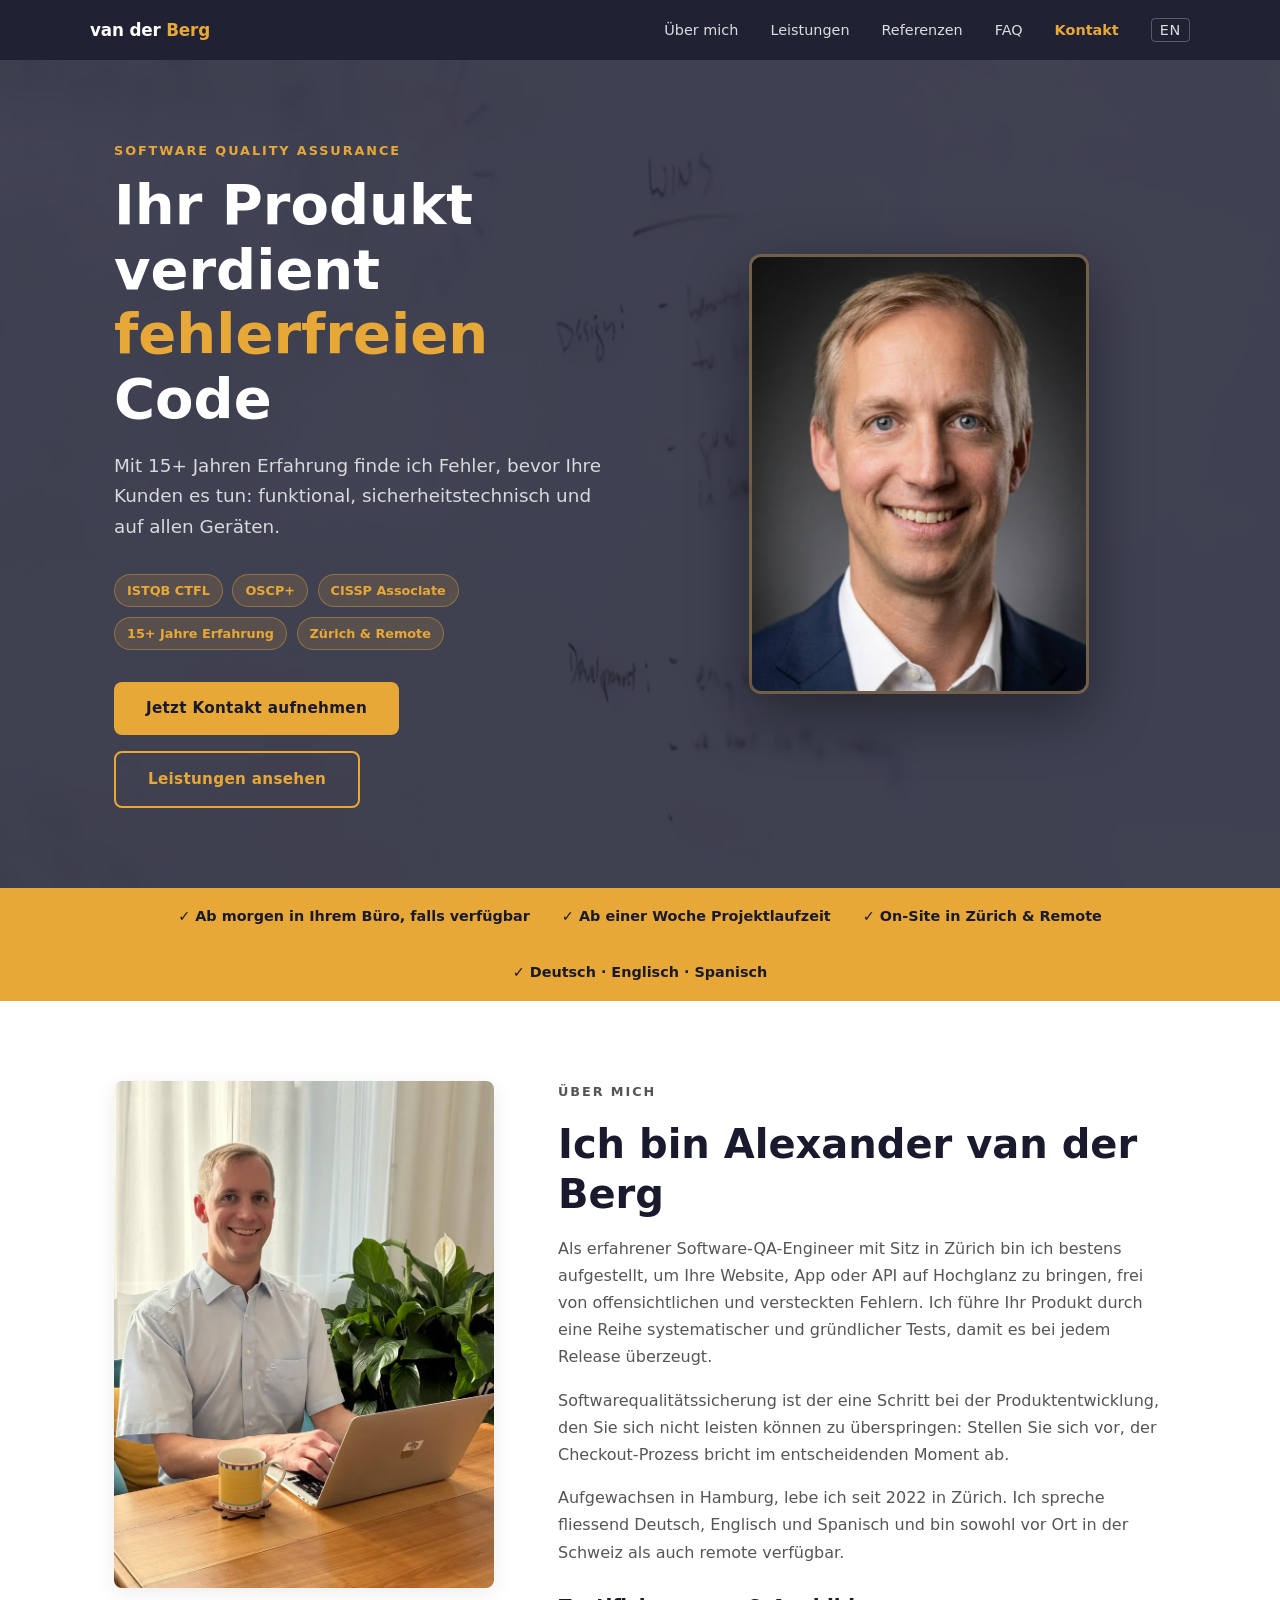
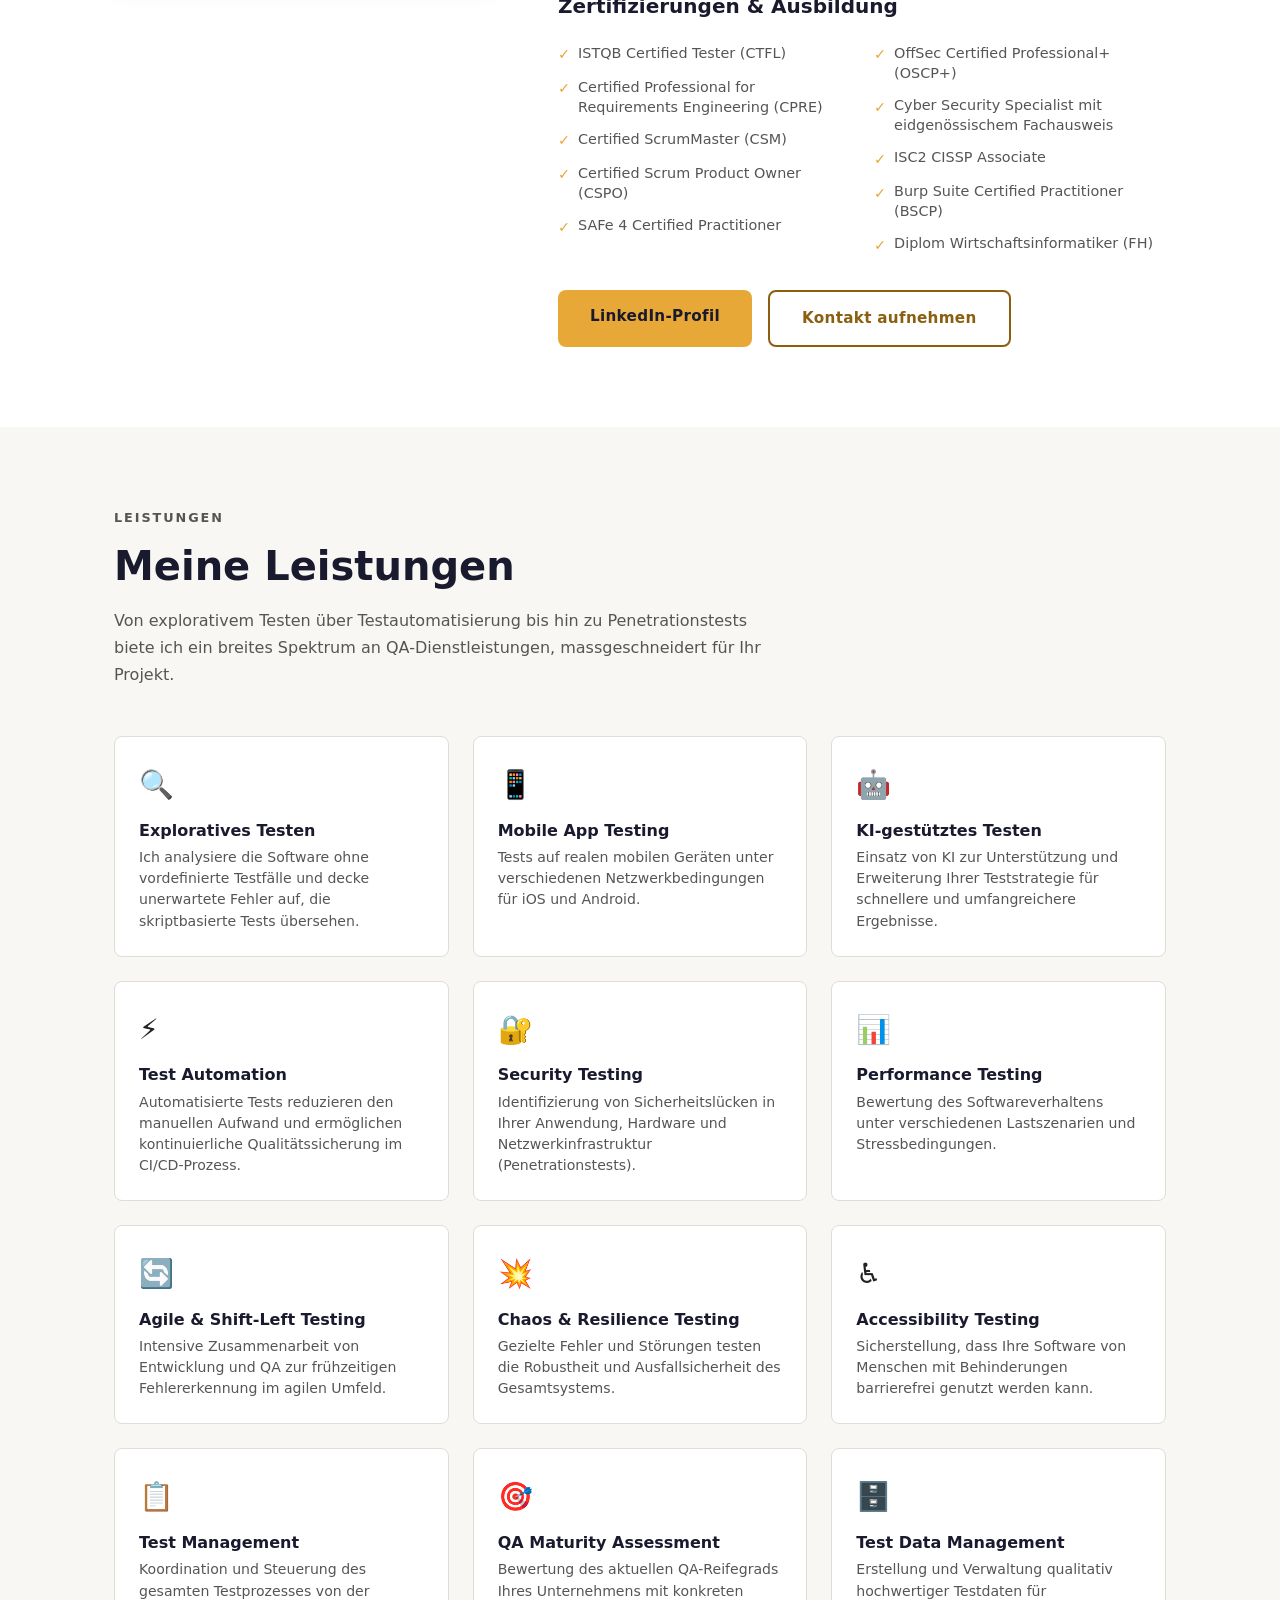
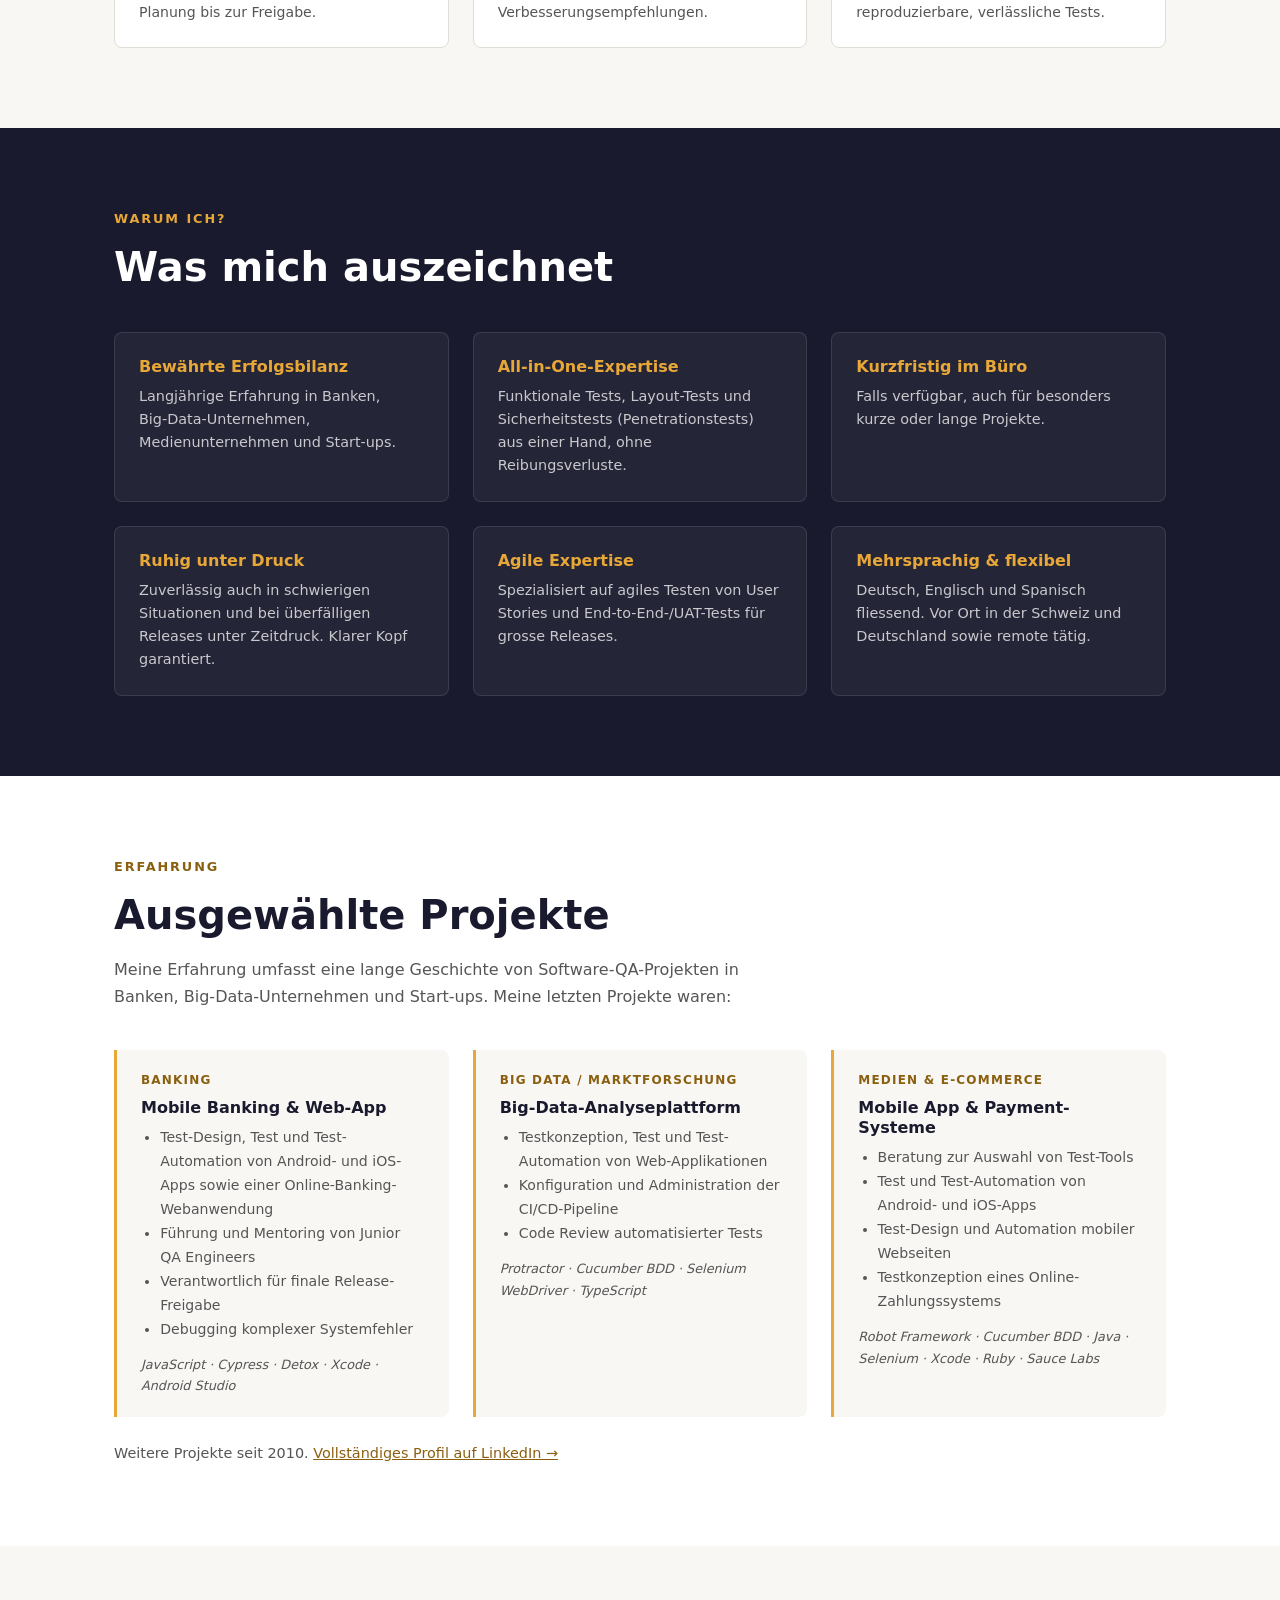
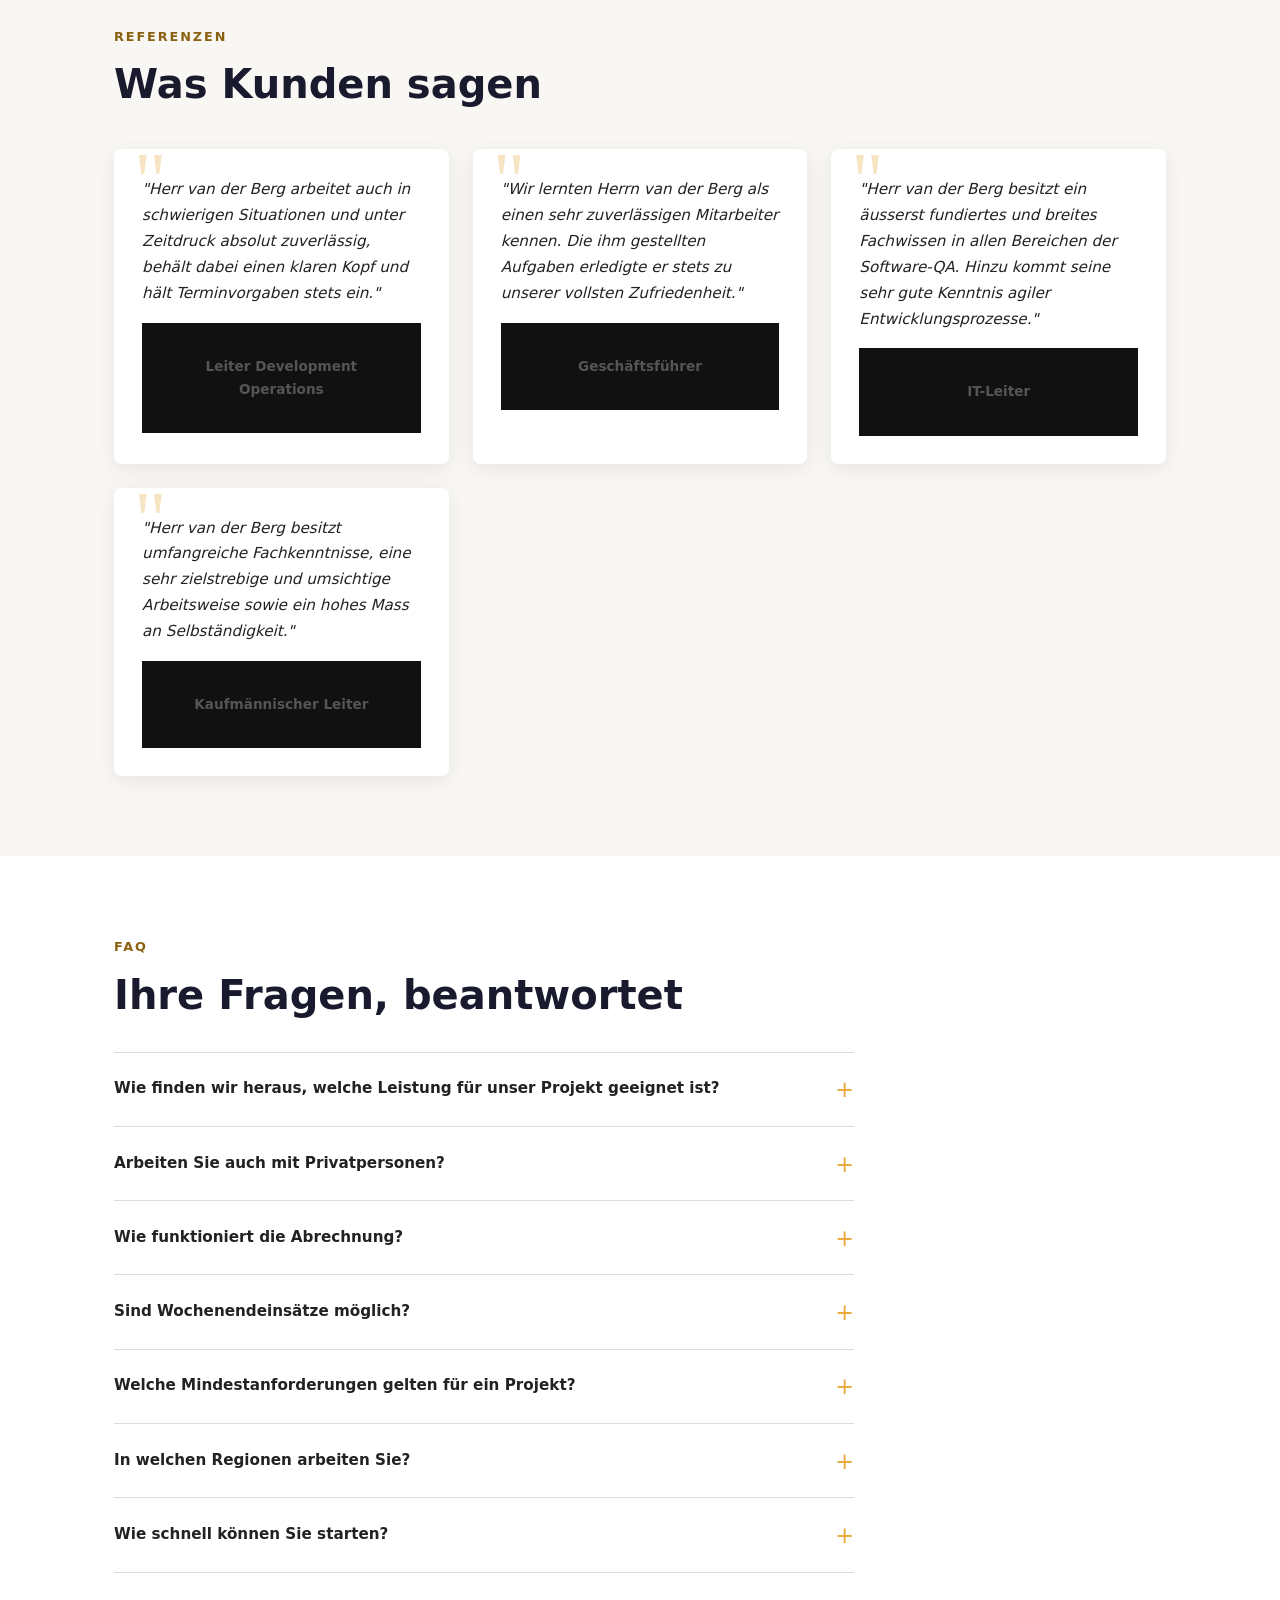
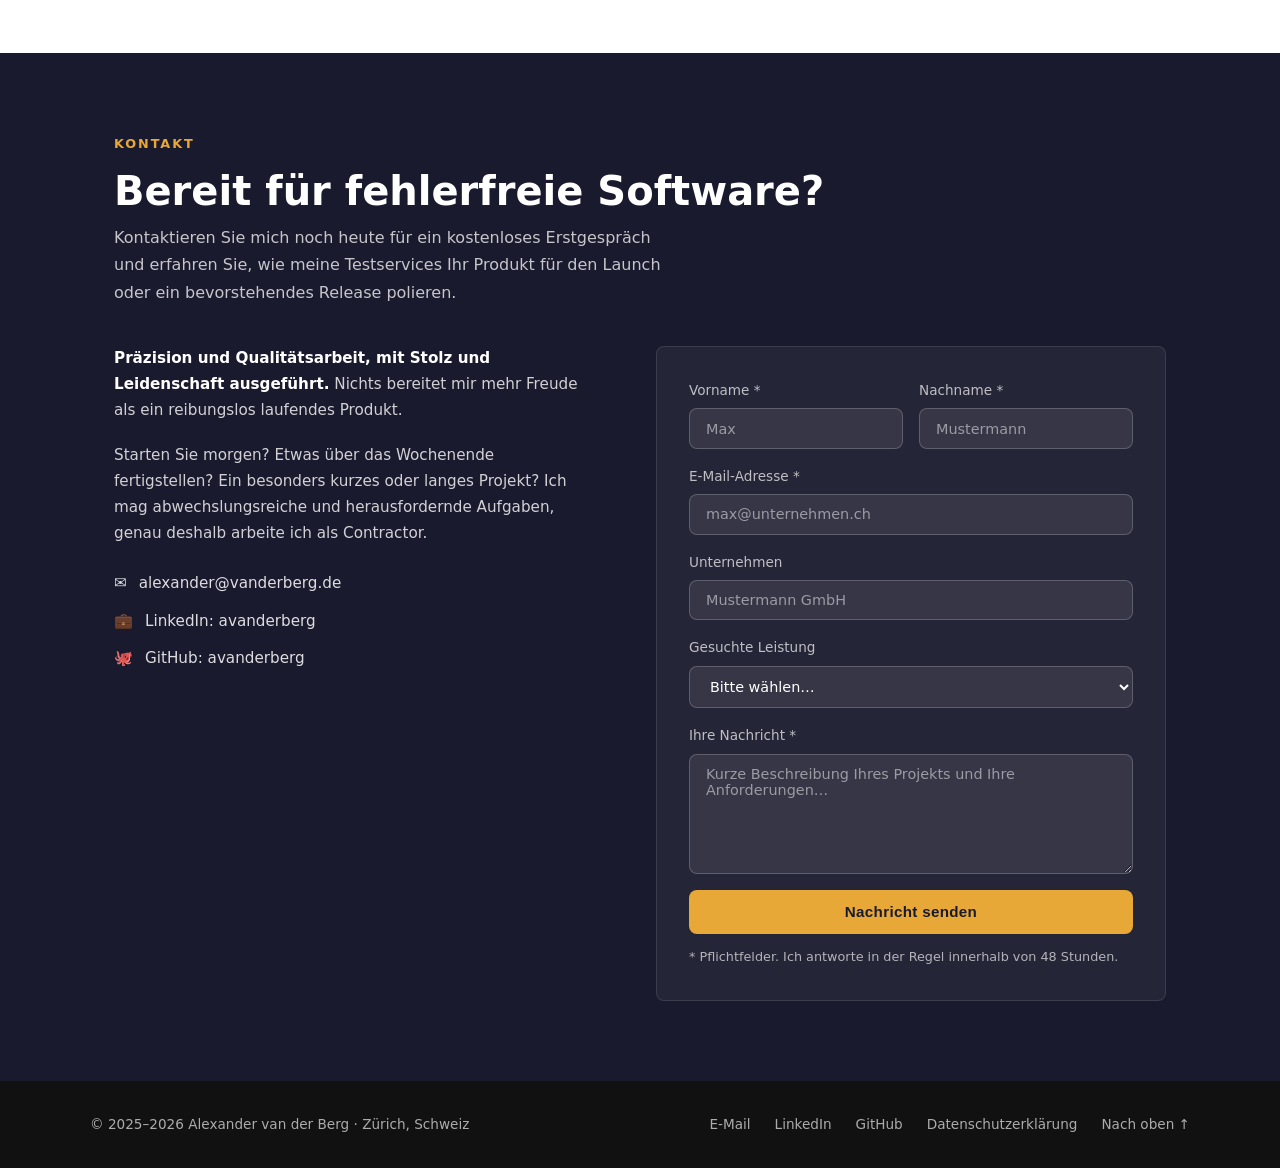
==== commit d536a648: "Improve accessibility, local SEO, and performance - Fix gold link/label contrast on light background" ====
--- a/index.html
+++ b/index.html
@@ -45,7 +45,7 @@
     "name": "Alexander van der Berg",
     "jobTitle": "Software Quality Assurance Engineer",
     "description": "ISTQB Certified Tester mit 15+ Jahren Erfahrung in Software QA, Test Automation und Security Testing",
-    "url": "https://www.vanderberg.ch",
+    "url": "https://www.vanderberg.ch/",
     "image": "https://www.vanderberg.ch/images/portrait.webp",
     "email": "alexander@vanderberg.de",
     "address": {
@@ -80,6 +80,52 @@
   }
   </script>
 
+  <!-- Structured Data: ProfessionalService (Local SEO) -->
+  <script type="application/ld+json">
+  {
+    "@context": "https://schema.org",
+    "@type": "ProfessionalService",
+    "name": "Alexander van der Berg, Software Quality Assurance",
+    "image": "https://www.vanderberg.ch/images/portrait.webp",
+    "url": "https://www.vanderberg.ch/",
+    "email": "alexander@vanderberg.de",
+    "telephone": "+49 40 414 312 151",
+    "address": {
+      "@type": "PostalAddress",
+      "addressLocality": "Zürich",
+      "addressCountry": "CH"
+    },
+    "areaServed": [
+      { "@type": "City", "name": "Zürich" },
+      { "@type": "Country", "name": "Schweiz" }
+    ],
+    "availableLanguage": ["de", "en", "es"],
+    "sameAs": [
+      "https://www.linkedin.com/in/avanderberg/",
+      "https://github.com/avanderberg",
+      "https://www.vanderberg.de/"
+    ],
+    "hasOfferCatalog": {
+      "@type": "OfferCatalog",
+      "name": "QA-Dienstleistungen",
+      "itemListElement": [
+        { "@type": "Offer", "itemOffered": { "@type": "Service", "name": "Exploratives Testen" } },
+        { "@type": "Offer", "itemOffered": { "@type": "Service", "name": "Mobile App Testing" } },
+        { "@type": "Offer", "itemOffered": { "@type": "Service", "name": "KI-gestütztes Testen" } },
+        { "@type": "Offer", "itemOffered": { "@type": "Service", "name": "Test Automation" } },
+        { "@type": "Offer", "itemOffered": { "@type": "Service", "name": "Security Testing" } },
+        { "@type": "Offer", "itemOffered": { "@type": "Service", "name": "Performance Testing" } },
+        { "@type": "Offer", "itemOffered": { "@type": "Service", "name": "Agile & Shift-Left Testing" } },
+        { "@type": "Offer", "itemOffered": { "@type": "Service", "name": "Chaos & Resilience Testing" } },
+        { "@type": "Offer", "itemOffered": { "@type": "Service", "name": "Accessibility Testing" } },
+        { "@type": "Offer", "itemOffered": { "@type": "Service", "name": "Test Management" } },
+        { "@type": "Offer", "itemOffered": { "@type": "Service", "name": "QA Maturity Assessment" } },
+        { "@type": "Offer", "itemOffered": { "@type": "Service", "name": "Test Data Management" } }
+      ]
+    }
+  }
+  </script>
+
   <style>
     /* ===== CSS RESET & BASE ===== */
     *, *::before, *::after { box-sizing: border-box; margin: 0; padding: 0; }
@@ -88,6 +134,7 @@
       --color-primary: #1a1a2e;
       --color-accent: #e8a838;
       --color-accent-dark: #c48a1f;
+      --color-accent-text: #8a6010;
       --color-text: #222;
       --color-text-light: #555;
       --color-bg: #fff;
@@ -115,8 +162,22 @@
     }
 
     img { max-width: 100%; height: auto; display: block; }
-    a { color: var(--color-accent); text-decoration: none; }
-    a:hover { color: var(--color-accent-dark); }
+    a { color: var(--color-accent-text); text-decoration: none; }
+    a:hover { color: var(--color-primary); }
+    .nav-logo:hover { color: #fff; }
+
+    .skip-link {
+      position: absolute;
+      left: -9999px;
+      top: 0;
+      z-index: 2000;
+      background: var(--color-accent);
+      color: var(--color-primary);
+      padding: 0.6rem 1rem;
+      font-weight: 700;
+      border-radius: 0 0 var(--radius) 0;
+    }
+    .skip-link:focus { left: 0; }
 
     .container {
       max-width: var(--max-width);
@@ -128,12 +189,12 @@
       font-size: 0.8rem;
       letter-spacing: 0.15em;
       text-transform: uppercase;
-      color: var(--color-accent);
+      color: var(--color-accent-text);
       font-weight: 600;
       margin-bottom: 0.75rem;
     }
 
-    h1, h2, h3, h4 {
+    h1, h2, h3 {
       line-height: 1.25;
       color: var(--color-primary);
     }
@@ -157,8 +218,8 @@
     .btn:hover { background: var(--color-accent-dark); color: var(--color-primary); transform: translateY(-1px); }
     .btn-outline {
       background: transparent;
-      border: 2px solid var(--color-accent);
-      color: var(--color-accent);
+      border: 2px solid var(--color-accent-text);
+      color: var(--color-accent-text);
     }
     .btn-outline:hover { background: var(--color-accent); color: var(--color-primary); }
 
@@ -305,6 +366,9 @@
 
     .hero-actions { display: flex; gap: 1rem; flex-wrap: wrap; }
 
+    .hero .section-label { color: var(--color-accent); }
+    .hero .btn-outline { color: var(--color-accent); border-color: var(--color-accent); }
+
     .hero-image {
       display: flex;
       justify-content: center;
@@ -334,6 +398,7 @@
       justify-content: center;
       flex-wrap: wrap;
       align-items: center;
+      list-style: none;
     }
 
     .trust-item {
@@ -370,6 +435,7 @@
       margin-top: 1.5rem;
       columns: 2;
       column-gap: 1.5rem;
+      list-style: none;
     }
 
     .cert-item {
@@ -473,7 +539,7 @@
       font-size: 0.75rem;
       text-transform: uppercase;
       letter-spacing: 0.1em;
-      color: var(--color-accent);
+      color: var(--color-accent-text);
       font-weight: 700;
       margin-bottom: 0.5rem;
     }
@@ -656,6 +722,7 @@
     .form-group select:focus {
       outline: none;
       border-color: var(--color-accent);
+      box-shadow: 0 0 0 3px rgba(232,168,56,0.45);
     }
 
     .form-group input::placeholder,
@@ -773,11 +840,13 @@
 </head>
 <body>
 
+  <a href="#content" class="skip-link">Zum Inhalt springen</a>
+
   <!-- NAVIGATION -->
   <nav class="nav" role="navigation" aria-label="Hauptnavigation">
     <div class="nav-inner">
       <a href="#top" class="nav-logo">van der <span>Berg</span></a>
-      <button class="nav-toggle" aria-label="Menü öffnen" aria-expanded="false" id="nav-toggle">
+      <button type="button" class="nav-toggle" aria-label="Menü öffnen/schliessen" aria-controls="nav-links" aria-expanded="false" id="nav-toggle">
         <span></span><span></span><span></span>
       </button>
       <ul class="nav-links" id="nav-links" role="list">
@@ -786,10 +855,12 @@
         <li><a href="#testimonials">Referenzen</a></li>
         <li><a href="#faq">FAQ</a></li>
         <li><a href="#contact" class="nav-cta">Kontakt</a></li>
-        <li><a href="https://www.vanderberg.de" class="lang-switch" lang="en" hreflang="en" aria-label="Switch to English version">EN</a></li>
+        <li><a href="https://www.vanderberg.de/" class="lang-switch" lang="en" hreflang="en" aria-label="Switch to English version">EN</a></li>
       </ul>
     </div>
   </nav>
+
+  <main id="content" tabindex="-1">
 
   <!-- HERO -->
   <section id="top" class="hero" aria-label="Einleitung">
@@ -822,6 +893,7 @@
           width="340"
           height="440"
           loading="eager"
+          fetchpriority="high"
         >
       </div>
     </div>
@@ -829,12 +901,12 @@
 
   <!-- TRUST BAR -->
   <section class="trust-bar" aria-label="Verfügbarkeit und Sprachen">
-    <div class="trust-bar-inner">
-      <span class="trust-item">✓ Ab morgen in Ihrem Büro, falls verfügbar</span>
-      <span class="trust-item">✓ Ab einer Woche Projektlaufzeit</span>
-      <span class="trust-item">✓ On-Site in Zürich & Remote</span>
-      <span class="trust-item">✓ Deutsch · Englisch · Spanisch</span>
-    </div>
+    <ul class="trust-bar-inner">
+      <li class="trust-item">✓ Ab morgen in Ihrem Büro, falls verfügbar</li>
+      <li class="trust-item">✓ Ab einer Woche Projektlaufzeit</li>
+      <li class="trust-item">✓ On-Site in Zürich & Remote</li>
+      <li class="trust-item">✓ Deutsch · Englisch · Spanisch</li>
+    </ul>
   </section>
 
   <!-- ABOUT -->
@@ -872,18 +944,18 @@
           </p>
 
           <h3 style="margin-top: 1.75rem; margin-bottom: 0.75rem;">Zertifizierungen &amp; Ausbildung</h3>
-          <div class="certifications">
-            <span class="cert-item">ISTQB Certified Tester (CTFL)</span>
-            <span class="cert-item">Certified Professional for Requirements Engineering (CPRE)</span>
-            <span class="cert-item">Certified ScrumMaster (CSM)</span>
-            <span class="cert-item">Certified Scrum Product Owner (CSPO)</span>
-            <span class="cert-item">SAFe 4 Certified Practitioner</span>
-            <span class="cert-item">OffSec Certified Professional+ (OSCP+)</span>
-            <span class="cert-item">Cyber Security Specialist mit eidgenössischem Fachausweis</span>
-            <span class="cert-item">ISC2 CISSP Associate</span>
-            <span class="cert-item">Burp Suite Certified Practitioner (BSCP)</span>
-            <span class="cert-item">Diplom Wirtschaftsinformatiker (FH)</span>
-          </div>
+          <ul class="certifications">
+            <li class="cert-item">ISTQB Certified Tester (CTFL)</li>
+            <li class="cert-item">Certified Professional for Requirements Engineering (CPRE)</li>
+            <li class="cert-item">Certified ScrumMaster (CSM)</li>
+            <li class="cert-item">Certified Scrum Product Owner (CSPO)</li>
+            <li class="cert-item">SAFe 4 Certified Practitioner</li>
+            <li class="cert-item">OffSec Certified Professional+ (OSCP+)</li>
+            <li class="cert-item">Cyber Security Specialist mit eidgenössischem Fachausweis</li>
+            <li class="cert-item">ISC2 CISSP Associate</li>
+            <li class="cert-item">Burp Suite Certified Practitioner (BSCP)</li>
+            <li class="cert-item">Diplom Wirtschaftsinformatiker (FH)</li>
+          </ul>
 
           <div style="margin-top: 2rem; display: flex; gap: 1rem; flex-wrap: wrap;">
             <a href="https://www.linkedin.com/in/avanderberg/" target="_blank" rel="noopener noreferrer" class="btn">LinkedIn-Profil</a>
@@ -1071,7 +1143,7 @@
       </div>
       <p style="margin-top: 1.5rem; color: var(--color-text-light); font-size: 0.9rem;">
         Weitere Projekte seit 2010.
-        <a href="https://www.linkedin.com/in/avanderberg/" target="_blank" rel="noopener noreferrer">Vollständiges Profil auf LinkedIn →</a>
+        <a href="https://www.linkedin.com/in/avanderberg/" target="_blank" rel="noopener noreferrer" style="text-decoration:underline;">Vollständiges Profil auf LinkedIn →</a>
       </p>
     </div>
   </section>
@@ -1278,6 +1350,8 @@
     </div>
   </section>
 
+  </main>
+
   <!-- FOOTER -->
   <footer role="contentinfo">
     <div class="footer-inner">
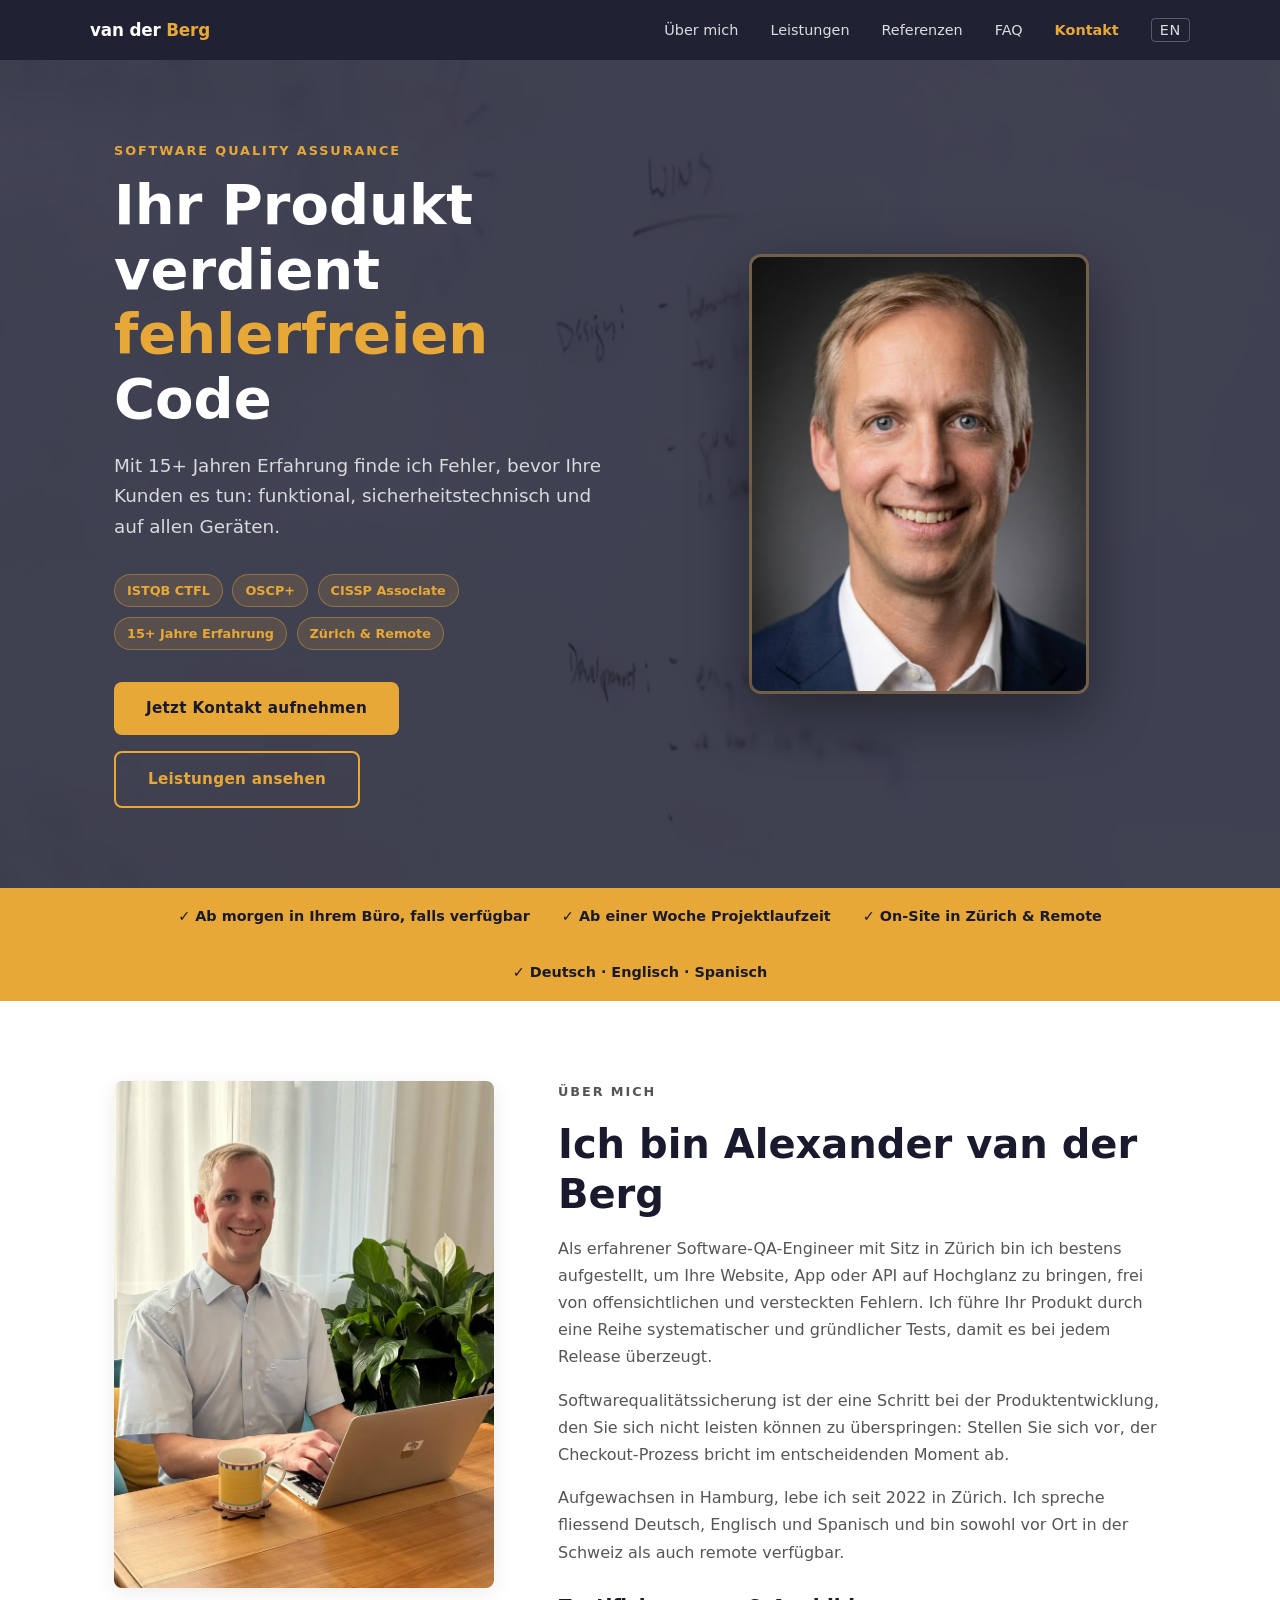
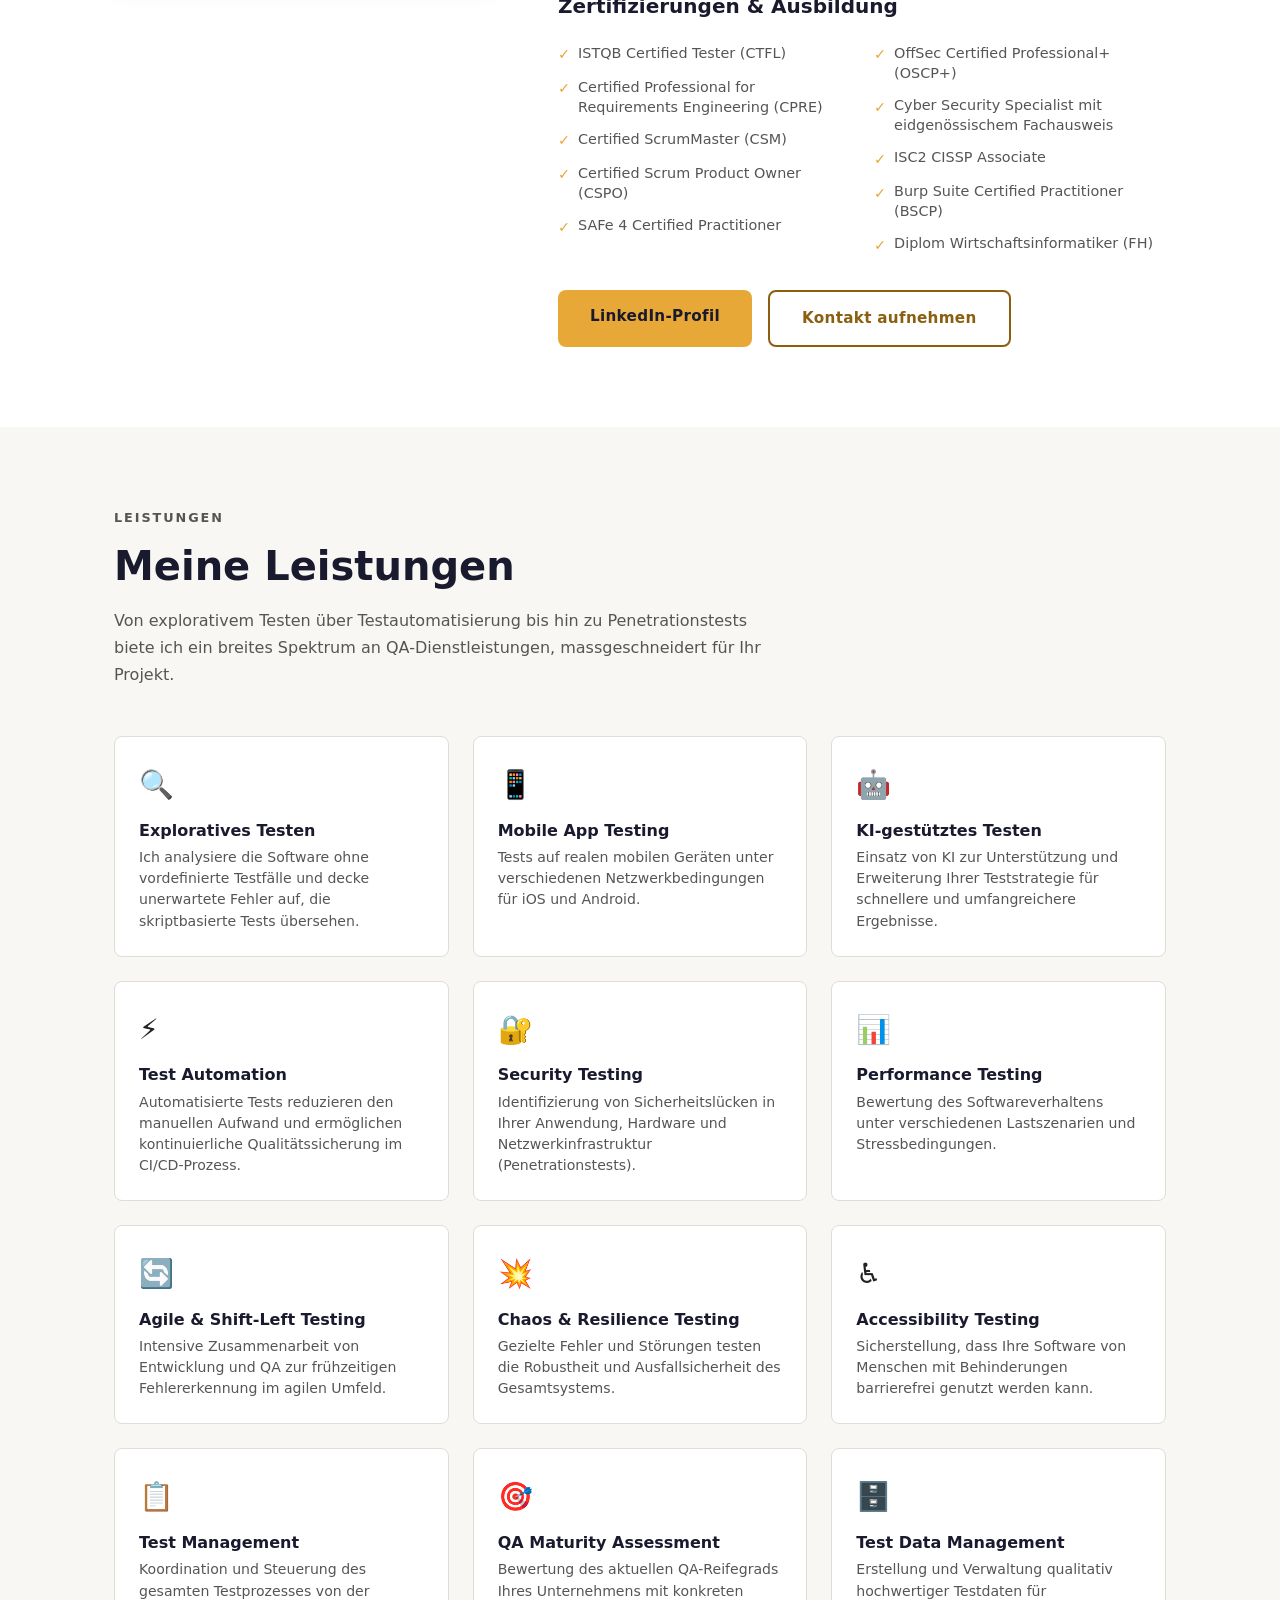
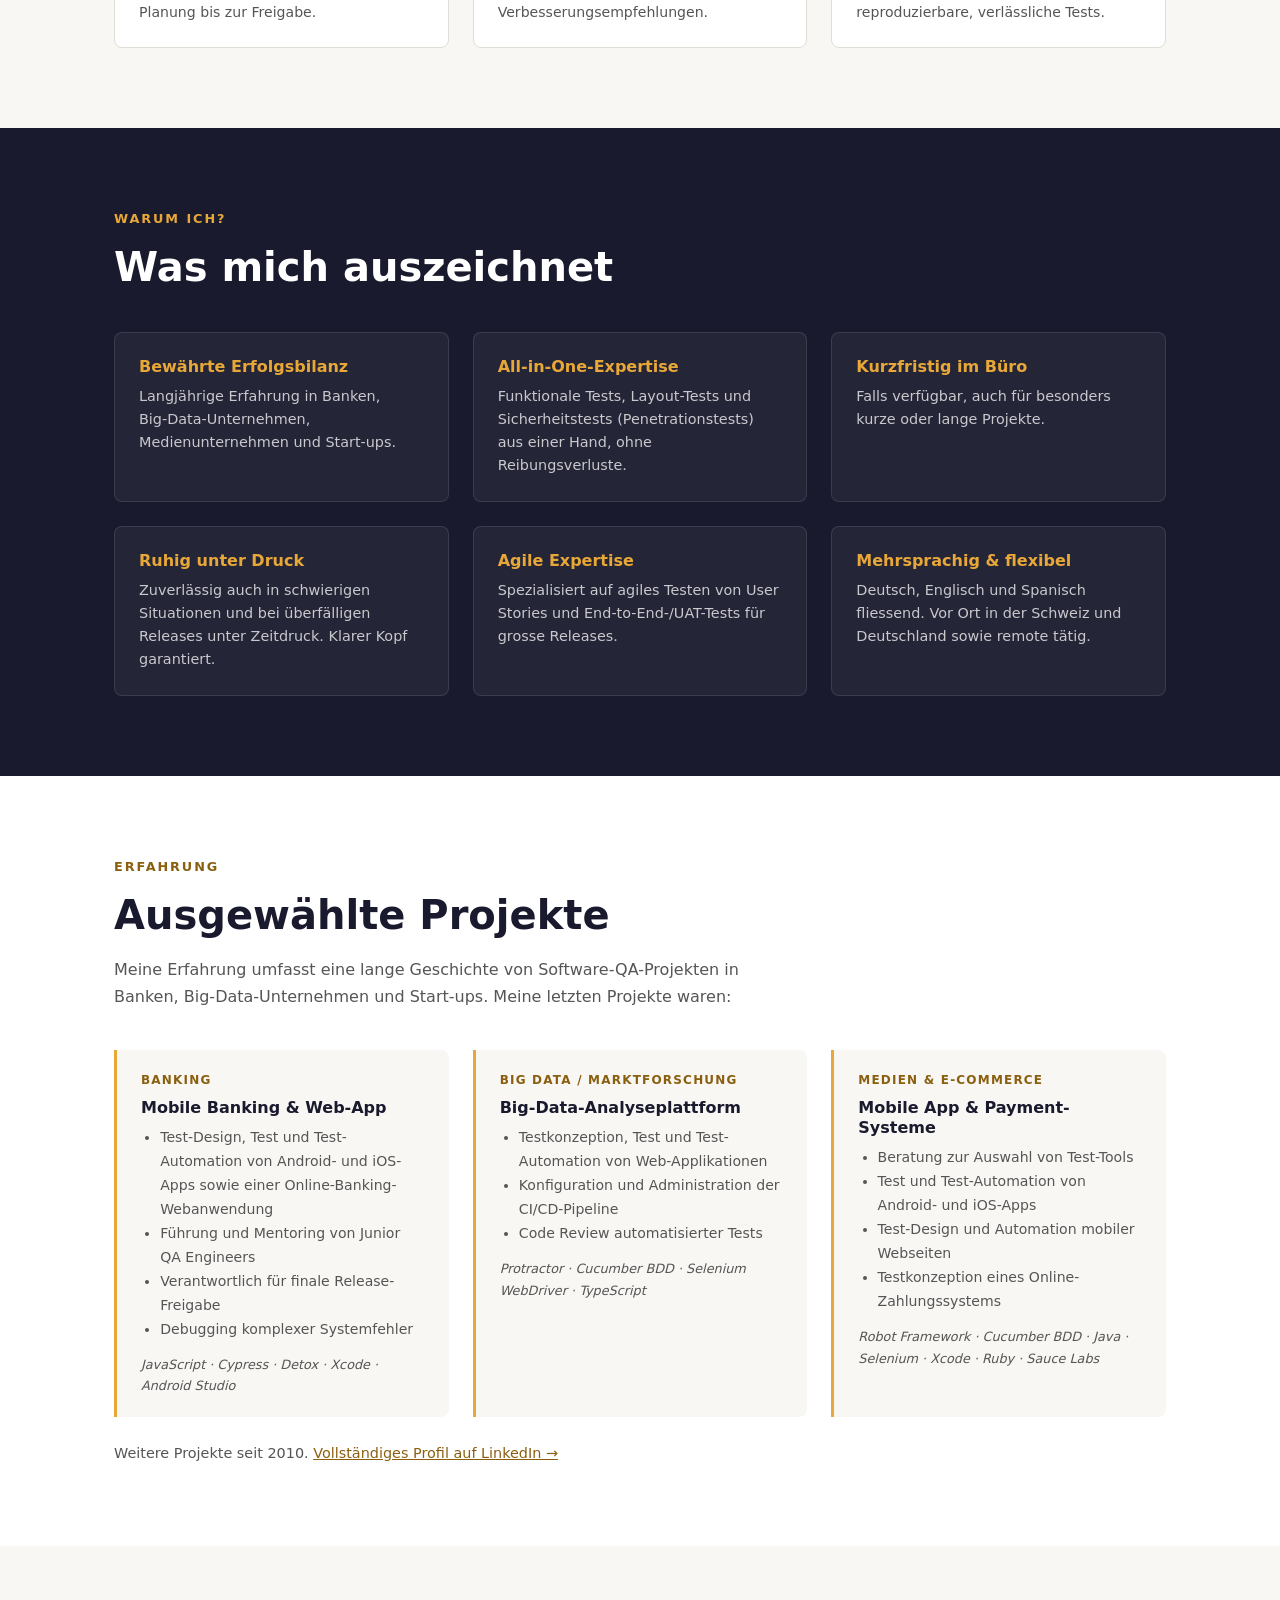
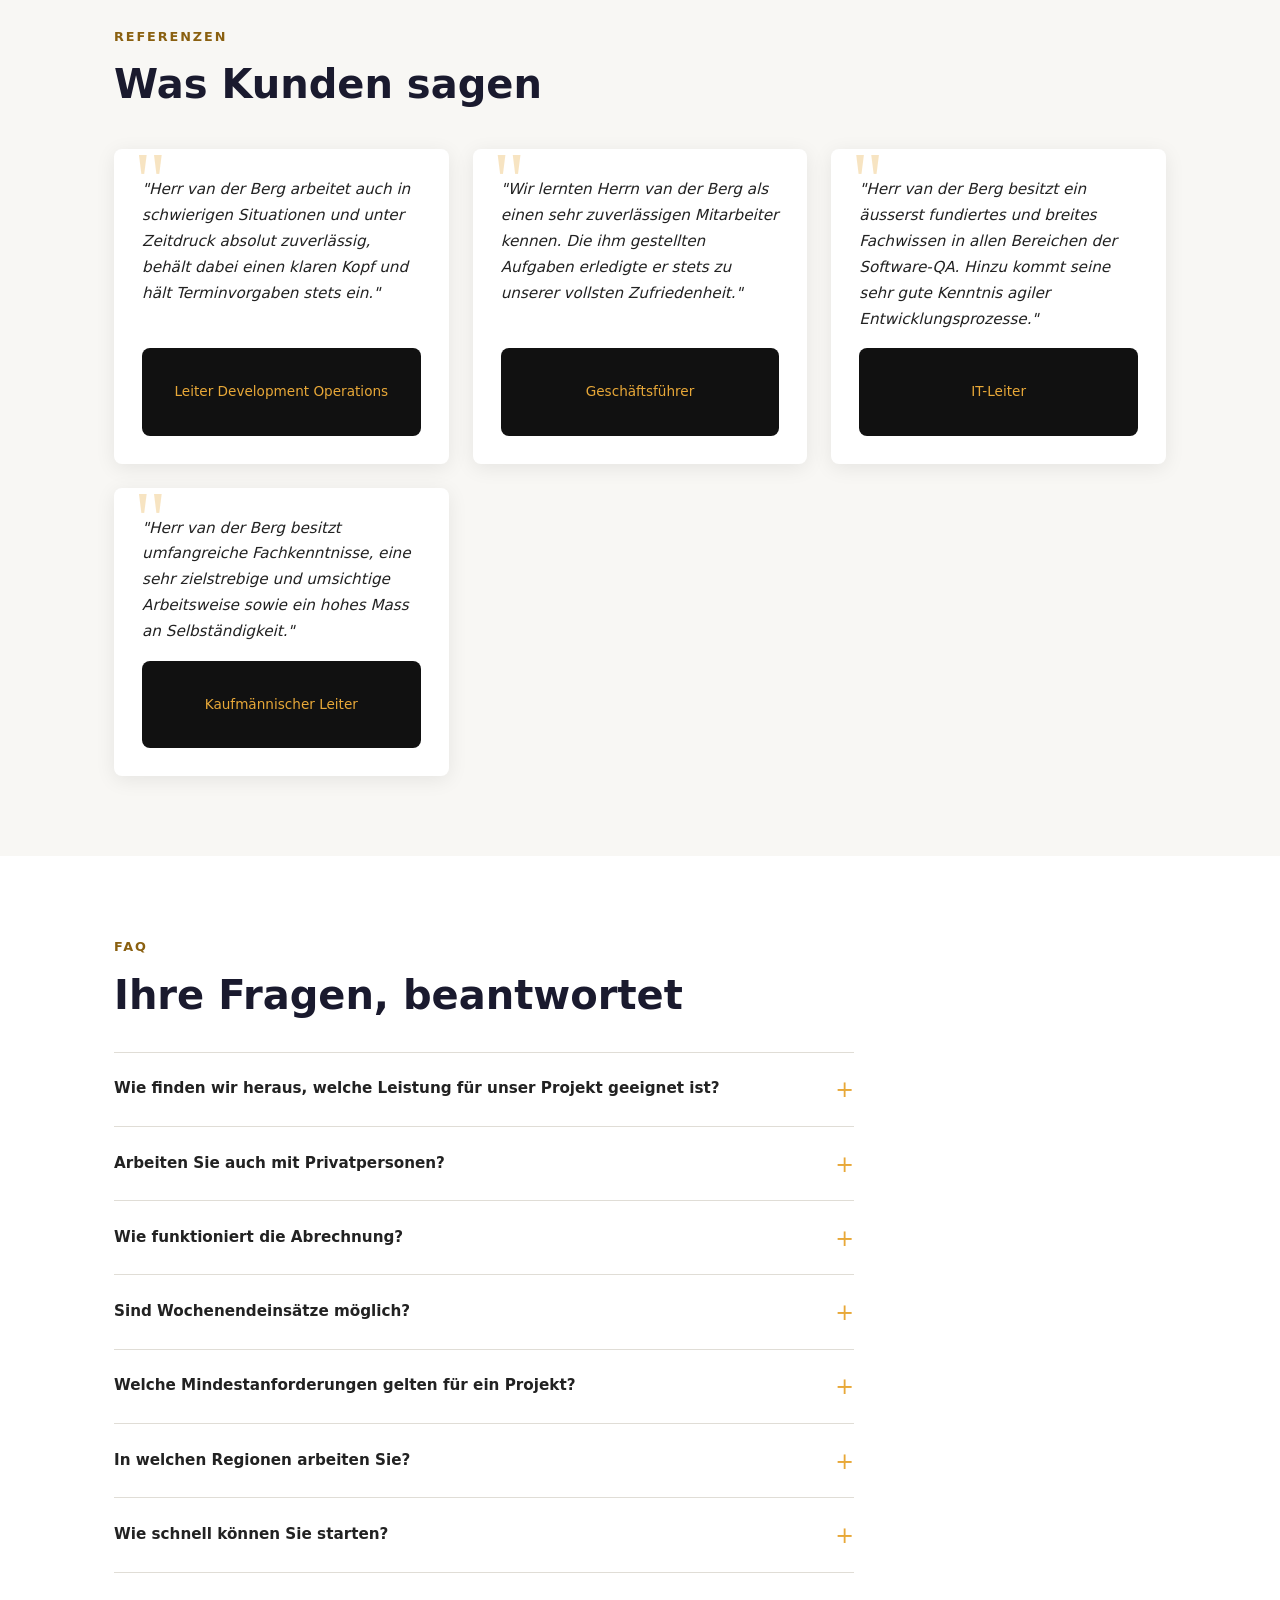
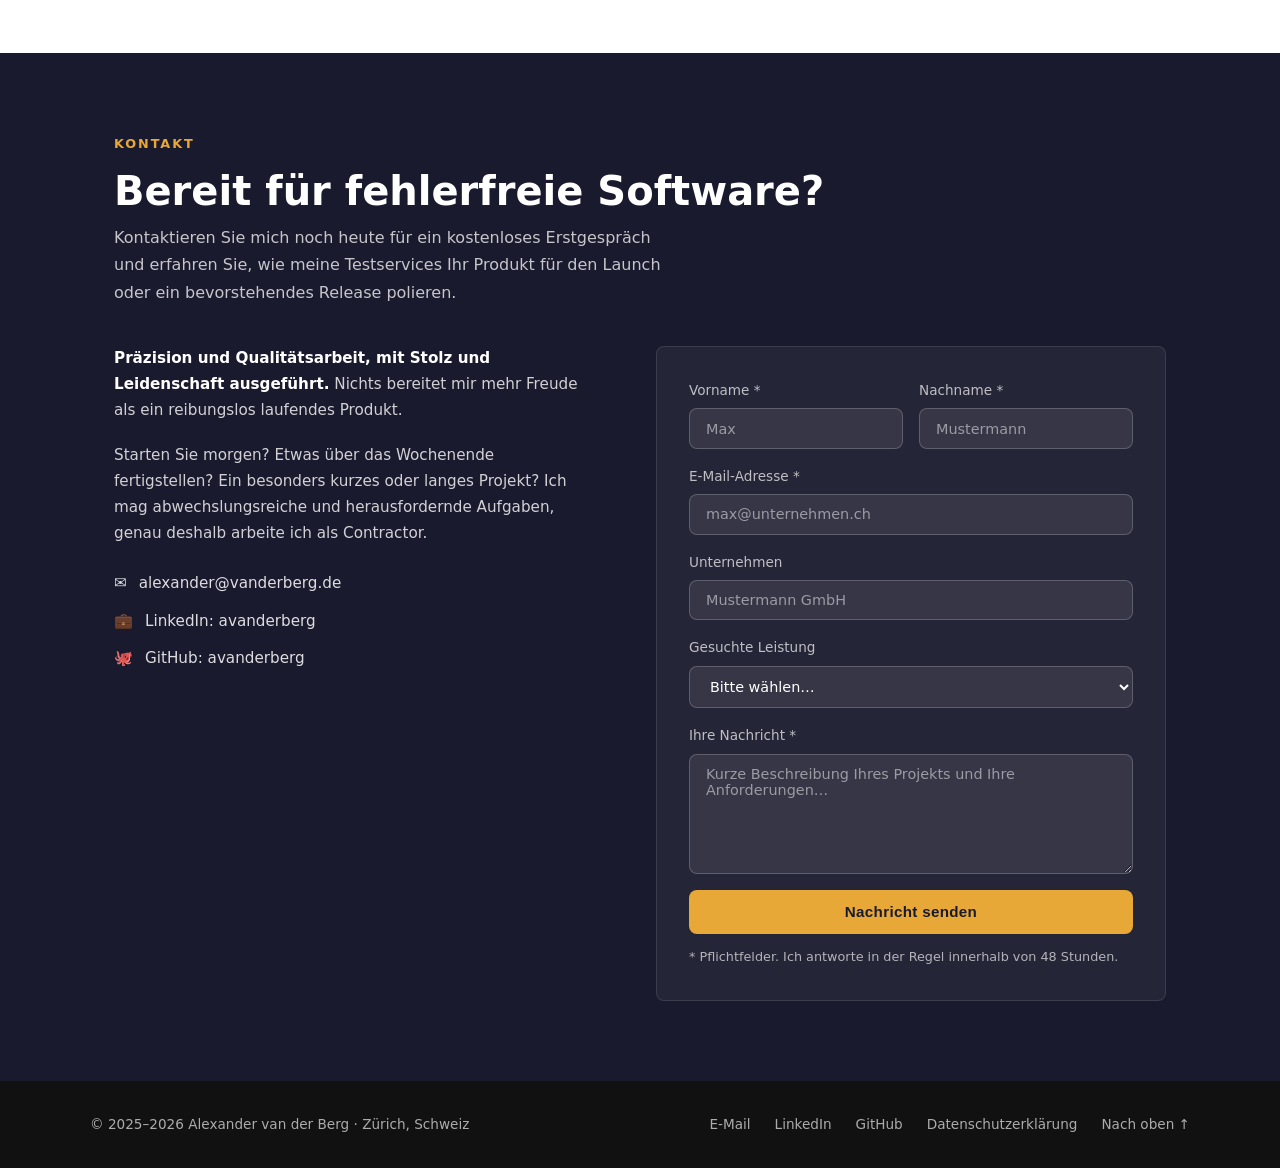
==== commit 4295b881: "Restyle testimonial author as aligned gold-on-dark caption Scope the footer background rule to body " ====
--- a/index.html
+++ b/index.html
@@ -576,6 +576,8 @@
       padding: 1.75rem;
       box-shadow: var(--shadow);
       position: relative;
+      display: flex;
+      flex-direction: column;
     }
 
     .testimonial-card::before {
@@ -600,8 +602,13 @@
 
     .testimonial-author {
       font-size: 0.85rem;
-      color: var(--color-text-light);
-      font-weight: 600;
+      color: var(--color-accent);
+      font-weight: 400;
+      background: #111;
+      padding: 2rem 1.5rem;
+      text-align: center;
+      border-radius: var(--radius);
+      margin-top: auto;
     }
 
     /* ===== FAQ ===== */
@@ -751,7 +758,7 @@
     }
 
     /* ===== FOOTER ===== */
-    footer {
+    body > footer {
       background: #111;
       padding: 2rem 1.5rem;
       text-align: center;
@@ -767,7 +774,7 @@
       gap: 1rem;
     }
 
-    footer p {
+    body > footer p {
       color: rgba(255,255,255,0.65);
       font-size: 0.85rem;
     }
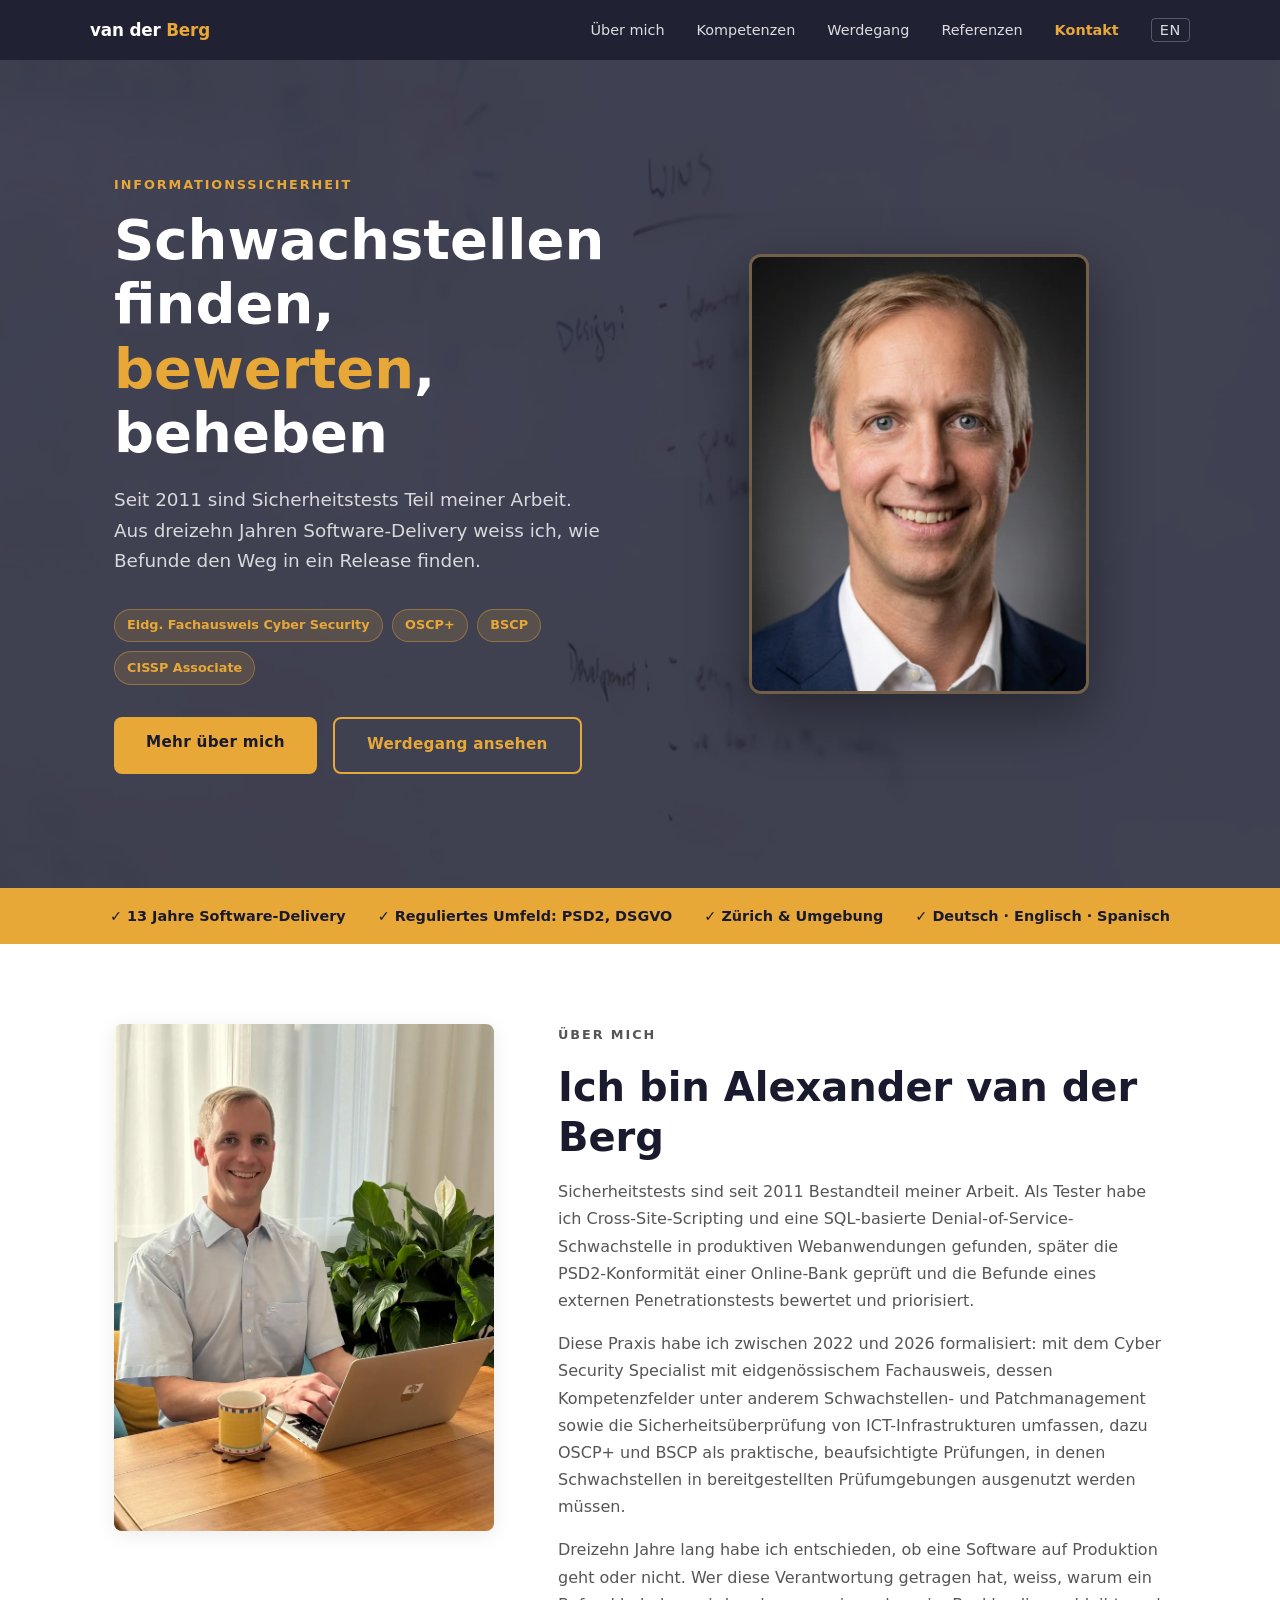
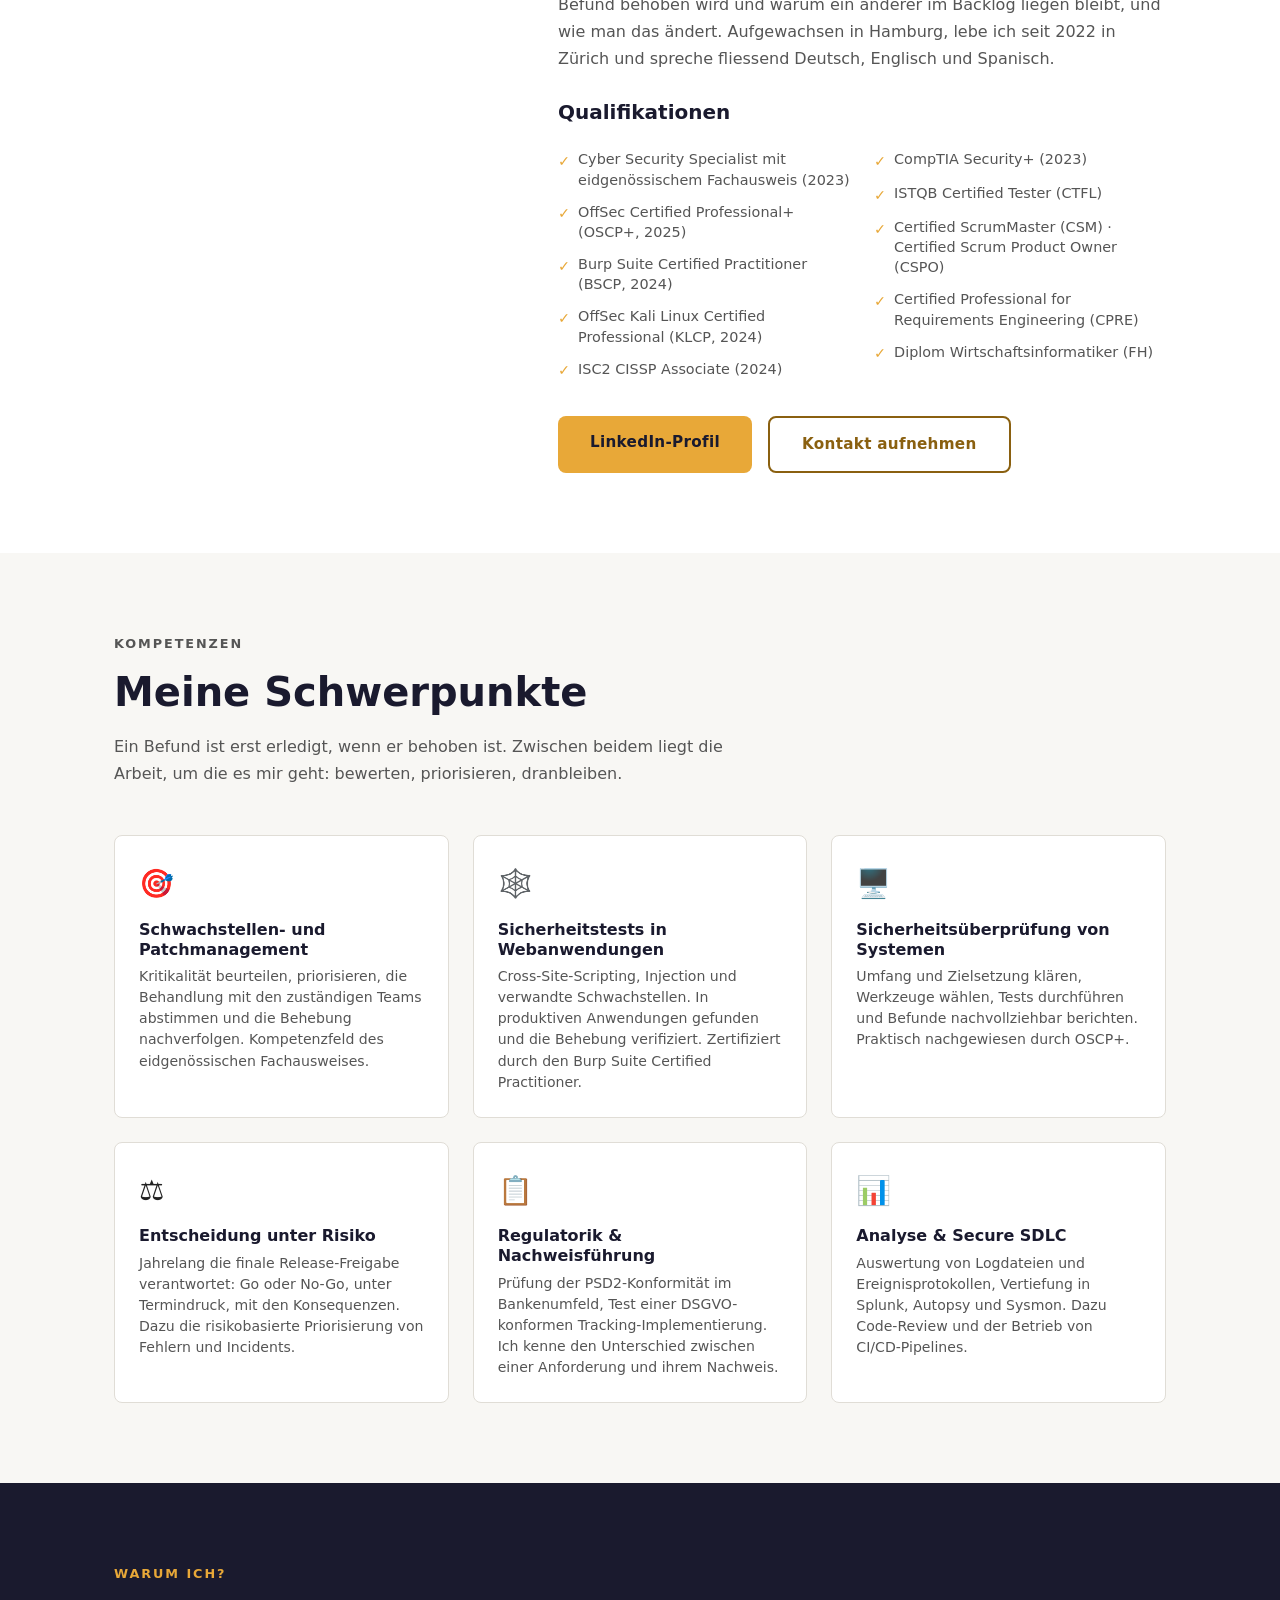
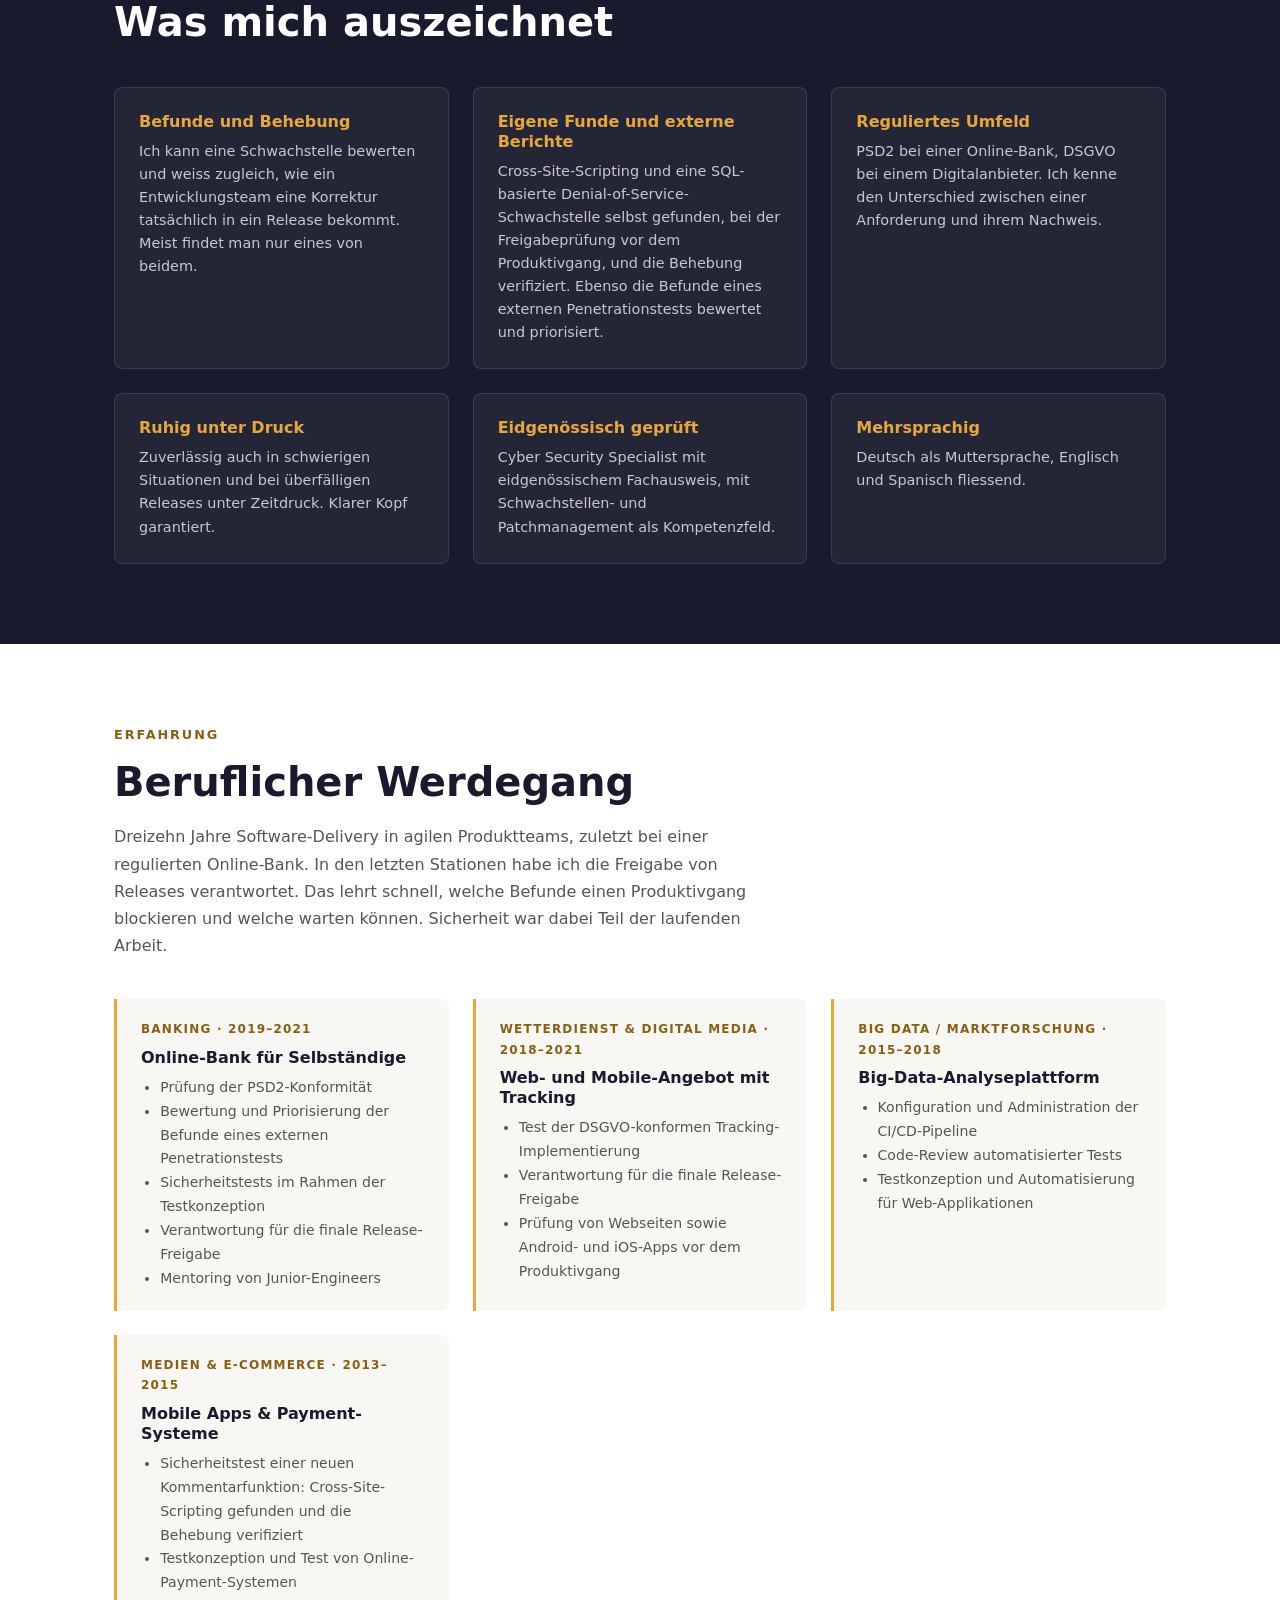
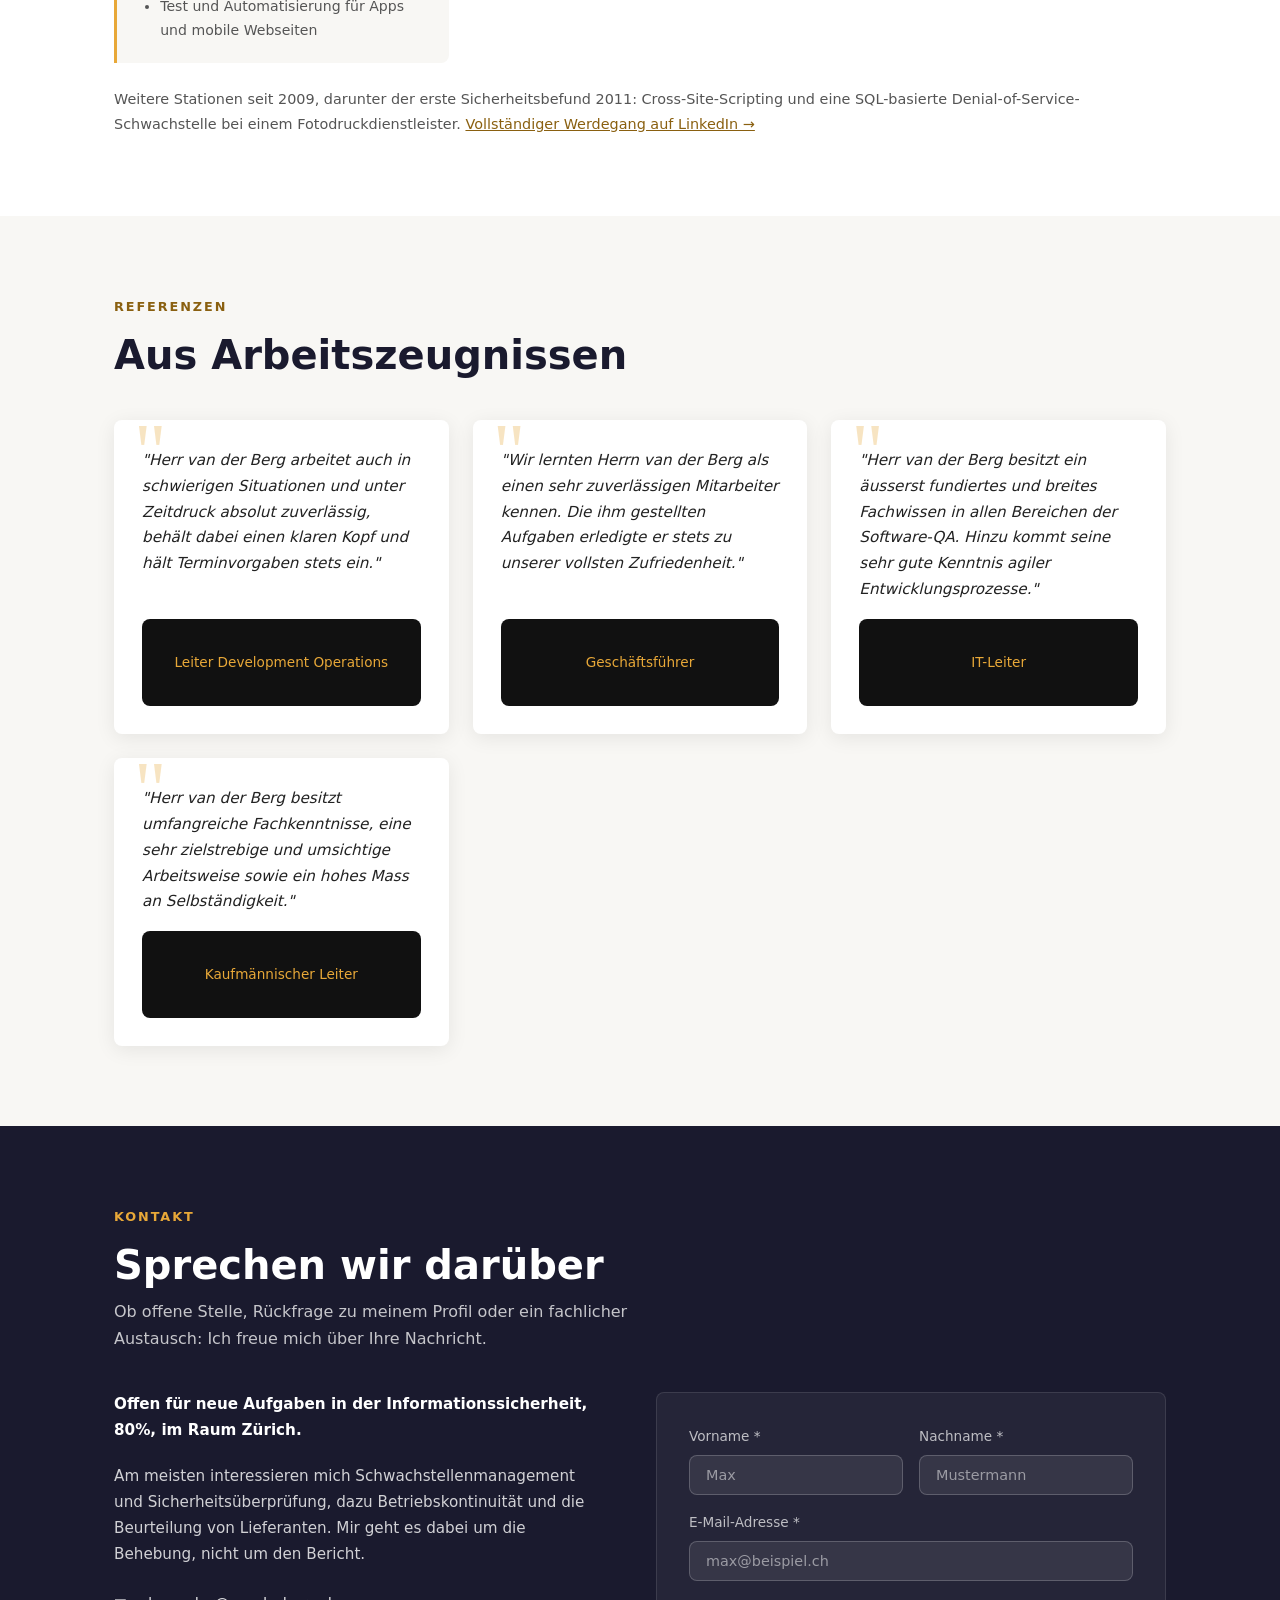
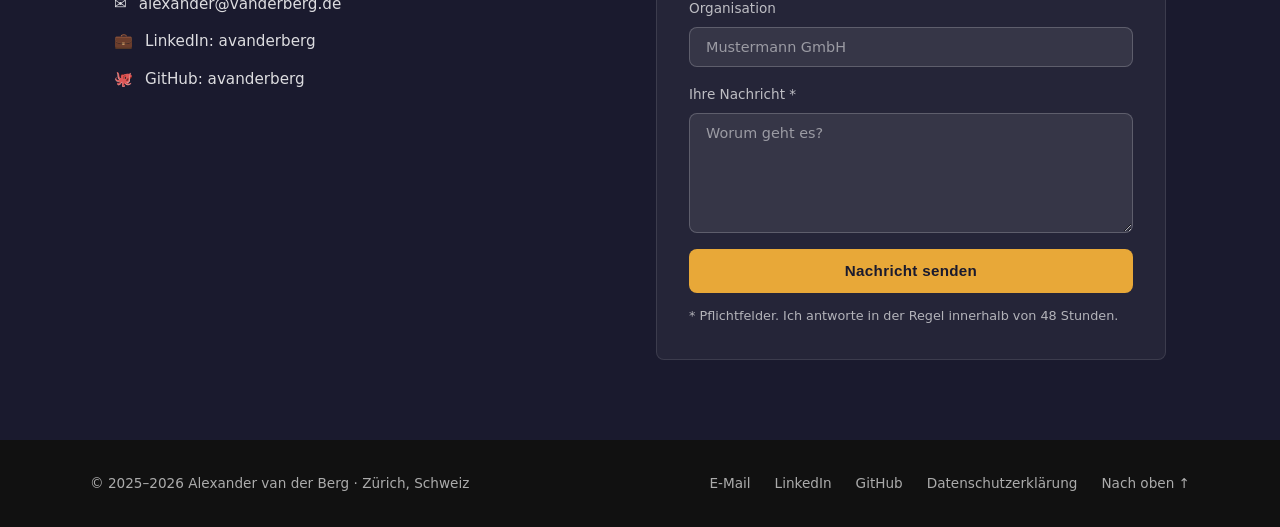
==== commit 132820d0: "Reposition site from software QA to information security Co-Authored-By: Claude Opus 5 <noreply@anth" ====
--- a/index.html
+++ b/index.html
@@ -5,8 +5,8 @@
   <meta name="viewport" content="width=device-width, initial-scale=1.0">
 
   <!-- SEO Primary Meta Tags -->
-  <title>Alexander van der Berg | ISTQB Certified Tester | Software Quality Assurance Zürich</title>
-  <meta name="description" content="Erfahrener Software Quality Assurance Experte in Zürich. 15+ Jahre Erfahrung, ISTQB und OSCP+ zertifiziert. Funktionstests, Security Testing, Test Automation.">
+  <title>Alexander van der Berg | Informationssicherheit &amp; Schwachstellenmanagement | Zürich</title>
+  <meta name="description" content="Informationssicherheit in Zürich: Schwachstellenmanagement, Sicherheitsüberprüfung und regulatorische Prüfung. Cyber Security Specialist mit eidg. Fachausweis, OSCP+, BSCP, CISSP Associate.">
   <meta name="author" content="Alexander van der Berg">
   <meta name="robots" content="index, follow">
   <meta name="theme-color" content="#1a1a2e">
@@ -18,8 +18,8 @@
   <!-- Open Graph / Social Media -->
   <meta property="og:type" content="website">
   <meta property="og:url" content="https://www.vanderberg.ch/">
-  <meta property="og:title" content="Alexander van der Berg | ISTQB Certified Tester | Software Quality Assurance Zürich">
-  <meta property="og:description" content="Erfahrener Software Quality Assurance Experte in Zürich. 15+ Jahre Erfahrung, ISTQB und OSCP+ zertifiziert. Funktionstests, Security Testing, Test Automation.">
+  <meta property="og:title" content="Alexander van der Berg | Informationssicherheit &amp; Schwachstellenmanagement | Zürich">
+  <meta property="og:description" content="Informationssicherheit in Zürich: Schwachstellenmanagement, Sicherheitsüberprüfung und regulatorische Prüfung. Cyber Security Specialist mit eidg. Fachausweis, OSCP+, BSCP, CISSP Associate.">
   <meta property="og:image" content="https://www.vanderberg.ch/images/portrait.webp">
   <meta property="og:image:width" content="680">
   <meta property="og:image:height" content="1014">
@@ -29,8 +29,8 @@
 
   <!-- Twitter Card -->
   <meta name="twitter:card" content="summary_large_image">
-  <meta name="twitter:title" content="Alexander van der Berg | ISTQB Certified Tester">
-  <meta name="twitter:description" content="15+ Jahre Software QA. ISTQB, OSCP+, CISSP Associate. Für Projekte in Zürich und remote.">
+  <meta name="twitter:title" content="Alexander van der Berg | Informationssicherheit">
+  <meta name="twitter:description" content="Schwachstellenmanagement, Sicherheitsüberprüfung, Regulatorik. Eidg. Fachausweis Cyber Security, OSCP+, BSCP, CISSP Associate. Zürich.">
   <meta name="twitter:image" content="https://www.vanderberg.ch/images/portrait.webp">
 
   <!-- Favicons -->
@@ -43,8 +43,20 @@
     "@context": "https://schema.org",
     "@type": "Person",
     "name": "Alexander van der Berg",
-    "jobTitle": "Software Quality Assurance Engineer",
-    "description": "ISTQB Certified Tester mit 15+ Jahren Erfahrung in Software QA, Test Automation und Security Testing",
+    "jobTitle": "Information Security Specialist",
+    "description": "Informationssicherheit mit Schwerpunkt Schwachstellenmanagement und Sicherheitsüberprüfung. Cyber Security Specialist mit eidgenössischem Fachausweis, OSCP+, BSCP, CISSP Associate.",
+    "knowsAbout": [
+      "Schwachstellenmanagement",
+      "Vulnerability Management",
+      "Patchmanagement",
+      "Sicherheitsüberprüfung",
+      "Security Assessment",
+      "Penetration Testing",
+      "Informationssicherheit",
+      "PSD2",
+      "DSGVO",
+      "Secure SDLC"
+    ],
     "url": "https://www.vanderberg.ch/",
     "image": "https://www.vanderberg.ch/images/portrait.webp",
     "email": "alexander@vanderberg.de",
@@ -62,7 +74,7 @@
     "hasCredential": [
       {
         "@type": "EducationalOccupationalCredential",
-        "name": "ISTQB Certified Tester Foundation Level (CTFL)"
+        "name": "Cyber Security Specialist mit eidgenössischem Fachausweis"
       },
       {
         "@type": "EducationalOccupationalCredential",
@@ -80,52 +92,6 @@
   }
   </script>
 
-  <!-- Structured Data: ProfessionalService (Local SEO) -->
-  <script type="application/ld+json">
-  {
-    "@context": "https://schema.org",
-    "@type": "ProfessionalService",
-    "name": "Alexander van der Berg, Software Quality Assurance",
-    "image": "https://www.vanderberg.ch/images/portrait.webp",
-    "url": "https://www.vanderberg.ch/",
-    "email": "alexander@vanderberg.de",
-    "telephone": "+49 40 414 312 151",
-    "address": {
-      "@type": "PostalAddress",
-      "addressLocality": "Zürich",
-      "addressCountry": "CH"
-    },
-    "areaServed": [
-      { "@type": "City", "name": "Zürich" },
-      { "@type": "Country", "name": "Schweiz" }
-    ],
-    "availableLanguage": ["de", "en", "es"],
-    "sameAs": [
-      "https://www.linkedin.com/in/avanderberg/",
-      "https://github.com/avanderberg",
-      "https://www.vanderberg.de/"
-    ],
-    "hasOfferCatalog": {
-      "@type": "OfferCatalog",
-      "name": "QA-Dienstleistungen",
-      "itemListElement": [
-        { "@type": "Offer", "itemOffered": { "@type": "Service", "name": "Exploratives Testen" } },
-        { "@type": "Offer", "itemOffered": { "@type": "Service", "name": "Mobile App Testing" } },
-        { "@type": "Offer", "itemOffered": { "@type": "Service", "name": "KI-gestütztes Testen" } },
-        { "@type": "Offer", "itemOffered": { "@type": "Service", "name": "Test Automation" } },
-        { "@type": "Offer", "itemOffered": { "@type": "Service", "name": "Security Testing" } },
-        { "@type": "Offer", "itemOffered": { "@type": "Service", "name": "Performance Testing" } },
-        { "@type": "Offer", "itemOffered": { "@type": "Service", "name": "Agile & Shift-Left Testing" } },
-        { "@type": "Offer", "itemOffered": { "@type": "Service", "name": "Chaos & Resilience Testing" } },
-        { "@type": "Offer", "itemOffered": { "@type": "Service", "name": "Accessibility Testing" } },
-        { "@type": "Offer", "itemOffered": { "@type": "Service", "name": "Test Management" } },
-        { "@type": "Offer", "itemOffered": { "@type": "Service", "name": "QA Maturity Assessment" } },
-        { "@type": "Offer", "itemOffered": { "@type": "Service", "name": "Test Data Management" } }
-      ]
-    }
-  }
-  </script>
-
   <style>
     /* ===== CSS RESET & BASE ===== */
     *, *::before, *::after { box-sizing: border-box; margin: 0; padding: 0; }
@@ -611,48 +577,19 @@
       margin-top: auto;
     }
 
-    /* ===== FAQ ===== */
-    #faq { padding: var(--section-pad); background: var(--color-bg); }
-
-    .faq-list { max-width: 740px; margin-top: 2rem; }
-
-    details {
-      border-bottom: 1px solid var(--color-border);
-    }
-
-    details:first-of-type { border-top: 1px solid var(--color-border); }
-
-    summary {
-      padding: 1.1rem 0;
-      font-weight: 600;
-      cursor: pointer;
-      list-style: none;
-      display: flex;
-      justify-content: space-between;
-      align-items: center;
-      gap: 1rem;
-      font-size: 0.95rem;
-    }
-
-    summary::-webkit-details-marker { display: none; }
-
-    summary::after {
-      content: "+";
-      font-size: 1.4rem;
-      color: var(--color-accent);
-      flex-shrink: 0;
-      font-weight: 300;
-      transition: transform 0.2s;
-    }
-
-    details[open] summary::after { transform: rotate(45deg); }
-
-    details p {
-      padding-bottom: 1.1rem;
-      font-size: 0.92rem;
-      color: var(--color-text-light);
-      line-height: 1.7;
-    }
+    /* ===== ROLLEN-KENNZEICHNUNG (Abschnitt "Gesuchte Aufgaben") ===== */
+    .role-tag {
+      display: inline-block;
+      font-size: 0.72rem;
+      letter-spacing: 0.09em;
+      text-transform: uppercase;
+      font-weight: 700;
+      padding: 0.15rem 0.55rem;
+      border-radius: 999px;
+      margin-bottom: 0.6rem;
+    }
+    .role-tag.praxis { background: var(--color-accent); color: var(--color-primary); }
+    .role-tag.ziel { background: transparent; color: var(--color-accent-text); border: 1px solid var(--color-border); }
 
     /* ===== CONTACT ===== */
     #contact { padding: var(--section-pad); background: var(--color-primary); }
@@ -858,9 +795,9 @@
       </button>
       <ul class="nav-links" id="nav-links" role="list">
         <li><a href="#about">Über mich</a></li>
-        <li><a href="#services">Leistungen</a></li>
+        <li><a href="#services">Kompetenzen</a></li>
+        <li><a href="#projects">Werdegang</a></li>
         <li><a href="#testimonials">Referenzen</a></li>
-        <li><a href="#faq">FAQ</a></li>
         <li><a href="#contact" class="nav-cta">Kontakt</a></li>
         <li><a href="https://www.vanderberg.de/" class="lang-switch" lang="en" hreflang="en" aria-label="Switch to English version">EN</a></li>
       </ul>
@@ -874,28 +811,27 @@
     <div class="hero-bg" role="presentation" aria-hidden="true"></div>
     <div class="hero-content">
       <div class="hero-text">
-        <p class="section-label">Software Quality Assurance</p>
-        <h1>Ihr Produkt verdient <span>fehlerfreien</span> Code</h1>
+        <p class="section-label">Informationssicherheit</p>
+        <h1>Schwachstellen finden, <span>bewerten</span>, beheben</h1>
         <p class="subtitle">
-          Mit 15+ Jahren Erfahrung finde ich Fehler, bevor Ihre Kunden es tun:
-          funktional, sicherheitstechnisch und auf allen Geräten.
+          Seit 2011 sind Sicherheitstests Teil meiner Arbeit. Aus dreizehn Jahren
+          Software-Delivery weiss ich, wie Befunde den Weg in ein Release finden.
         </p>
         <div class="hero-badges">
-          <span class="badge">ISTQB CTFL</span>
+          <span class="badge">Eidg. Fachausweis Cyber Security</span>
           <span class="badge">OSCP+</span>
+          <span class="badge">BSCP</span>
           <span class="badge">CISSP Associate</span>
-          <span class="badge">15+ Jahre Erfahrung</span>
-          <span class="badge">Zürich & Remote</span>
         </div>
         <div class="hero-actions">
-          <a href="#contact" class="btn">Jetzt Kontakt aufnehmen</a>
-          <a href="#services" class="btn btn-outline">Leistungen ansehen</a>
+          <a href="#about" class="btn">Mehr über mich</a>
+          <a href="#projects" class="btn btn-outline">Werdegang ansehen</a>
         </div>
       </div>
       <div class="hero-image">
         <img
           src="images/portrait.webp"
-          alt="Alexander van der Berg, ISTQB Certified Tester in Zürich"
+          alt="Alexander van der Berg, Informationssicherheit in Zürich"
           class="hero-photo"
           width="340"
           height="440"
@@ -907,11 +843,11 @@
   </section>
 
   <!-- TRUST BAR -->
-  <section class="trust-bar" aria-label="Verfügbarkeit und Sprachen">
+  <section class="trust-bar" aria-label="Kurzprofil">
     <ul class="trust-bar-inner">
-      <li class="trust-item">✓ Ab morgen in Ihrem Büro, falls verfügbar</li>
-      <li class="trust-item">✓ Ab einer Woche Projektlaufzeit</li>
-      <li class="trust-item">✓ On-Site in Zürich & Remote</li>
+      <li class="trust-item">✓ 13 Jahre Software-Delivery</li>
+      <li class="trust-item">✓ Reguliertes Umfeld: PSD2, DSGVO</li>
+      <li class="trust-item">✓ Zürich &amp; Umgebung</li>
       <li class="trust-item">✓ Deutsch · Englisch · Spanisch</li>
     </ul>
   </section>
@@ -934,33 +870,38 @@
           <p class="section-label">Über mich</p>
           <h2 id="about-heading">Ich bin Alexander van der Berg</h2>
           <p>
-            Als erfahrener Software-QA-Engineer mit Sitz in Zürich bin ich bestens aufgestellt,
-            um Ihre Website, App oder API auf Hochglanz zu bringen, frei von offensichtlichen
-            und versteckten Fehlern. Ich führe Ihr Produkt durch eine Reihe systematischer und
-            gründlicher Tests, damit es bei jedem Release überzeugt.
+            Sicherheitstests sind seit 2011 Bestandteil meiner Arbeit. Als Tester habe ich
+            Cross-Site-Scripting und eine SQL-basierte Denial-of-Service-Schwachstelle in
+            produktiven Webanwendungen gefunden, später die PSD2-Konformität einer Online-Bank
+            geprüft und die Befunde eines externen Penetrationstests bewertet und priorisiert.
           </p>
           <p>
-            Softwarequalitätssicherung ist der eine Schritt bei der Produktentwicklung, den
-            Sie sich nicht leisten können zu überspringen: Stellen Sie sich vor, der
-            Checkout-Prozess bricht im entscheidenden Moment ab.
+            Diese Praxis habe ich zwischen 2022 und 2026 formalisiert: mit dem Cyber Security
+            Specialist mit eidgenössischem Fachausweis, dessen Kompetenzfelder unter anderem
+            Schwachstellen- und Patchmanagement sowie die Sicherheitsüberprüfung von
+            ICT-Infrastrukturen umfassen, dazu OSCP+ und BSCP als praktische, beaufsichtigte
+            Prüfungen, in denen Schwachstellen in bereitgestellten Prüfumgebungen
+            ausgenutzt werden müssen.
           </p>
           <p>
-            Aufgewachsen in Hamburg, lebe ich seit 2022 in Zürich. Ich spreche fliessend
-            Deutsch, Englisch und Spanisch und bin sowohl vor Ort in der Schweiz als auch
-            remote verfügbar.
+            Dreizehn Jahre lang habe ich entschieden, ob eine Software auf Produktion geht oder
+            nicht. Wer diese Verantwortung getragen hat, weiss, warum ein Befund behoben wird und
+            warum ein anderer im Backlog liegen bleibt, und wie man das ändert. Aufgewachsen in
+            Hamburg, lebe ich seit 2022 in Zürich und spreche fliessend Deutsch, Englisch und
+            Spanisch.
           </p>
 
-          <h3 style="margin-top: 1.75rem; margin-bottom: 0.75rem;">Zertifizierungen &amp; Ausbildung</h3>
+          <h3 style="margin-top: 1.75rem; margin-bottom: 0.75rem;">Qualifikationen</h3>
           <ul class="certifications">
+            <li class="cert-item">Cyber Security Specialist mit eidgenössischem Fachausweis (2023)</li>
+            <li class="cert-item">OffSec Certified Professional+ (OSCP+, 2025)</li>
+            <li class="cert-item">Burp Suite Certified Practitioner (BSCP, 2024)</li>
+            <li class="cert-item">OffSec Kali Linux Certified Professional (KLCP, 2024)</li>
+            <li class="cert-item">ISC2 CISSP Associate (2024)</li>
+            <li class="cert-item">CompTIA Security+ (2023)</li>
             <li class="cert-item">ISTQB Certified Tester (CTFL)</li>
+            <li class="cert-item">Certified ScrumMaster (CSM) · Certified Scrum Product Owner (CSPO)</li>
             <li class="cert-item">Certified Professional for Requirements Engineering (CPRE)</li>
-            <li class="cert-item">Certified ScrumMaster (CSM)</li>
-            <li class="cert-item">Certified Scrum Product Owner (CSPO)</li>
-            <li class="cert-item">SAFe 4 Certified Practitioner</li>
-            <li class="cert-item">OffSec Certified Professional+ (OSCP+)</li>
-            <li class="cert-item">Cyber Security Specialist mit eidgenössischem Fachausweis</li>
-            <li class="cert-item">ISC2 CISSP Associate</li>
-            <li class="cert-item">Burp Suite Certified Practitioner (BSCP)</li>
             <li class="cert-item">Diplom Wirtschaftsinformatiker (FH)</li>
           </ul>
 
@@ -973,94 +914,63 @@
     </div>
   </section>
 
-  <!-- SERVICES -->
+  <!-- KOMPETENZEN -->
   <section id="services" aria-labelledby="services-heading">
     <div class="container">
       <div class="services-intro">
-        <p class="section-label">Leistungen</p>
-        <h2 id="services-heading">Meine Leistungen</h2>
-        <p>Von explorativem Testen über Testautomatisierung bis hin zu Penetrationstests biete ich ein breites
-        Spektrum an QA-Dienstleistungen, massgeschneidert für Ihr Projekt.</p>
+        <p class="section-label">Kompetenzen</p>
+        <h2 id="services-heading">Meine Schwerpunkte</h2>
+        <p>Ein Befund ist erst erledigt, wenn er behoben ist. Zwischen beidem liegt die Arbeit,
+        um die es mir geht: bewerten, priorisieren, dranbleiben.</p>
       </div>
       <div class="services-grid">
 
         <article class="service-card">
-          <div class="service-icon" aria-hidden="true">🔍</div>
-          <h3>Exploratives Testen</h3>
-          <p>Ich analysiere die Software ohne vordefinierte Testfälle und decke unerwartete Fehler auf, die skriptbasierte Tests übersehen.</p>
+          <div class="service-icon" aria-hidden="true">🎯</div>
+          <h3>Schwachstellen- und Patchmanagement</h3>
+          <p>Kritikalität beurteilen, priorisieren, die Behandlung mit den zuständigen Teams
+          abstimmen und die Behebung nachverfolgen. Kompetenzfeld des eidgenössischen Fachausweises.</p>
         </article>
 
         <article class="service-card">
-          <div class="service-icon" aria-hidden="true">📱</div>
-          <h3>Mobile App Testing</h3>
-          <p>Tests auf realen mobilen Geräten unter verschiedenen Netzwerkbedingungen für iOS und Android.</p>
+          <div class="service-icon" aria-hidden="true">🕸️</div>
+          <h3>Sicherheitstests in Webanwendungen</h3>
+          <p>Cross-Site-Scripting, Injection und verwandte Schwachstellen. In produktiven Anwendungen
+          gefunden und die Behebung verifiziert. Zertifiziert durch den Burp Suite Certified Practitioner.</p>
         </article>
 
         <article class="service-card">
-          <div class="service-icon" aria-hidden="true">🤖</div>
-          <h3>KI-gestütztes Testen</h3>
-          <p>Einsatz von KI zur Unterstützung und Erweiterung Ihrer Teststrategie für schnellere und umfangreichere Ergebnisse.</p>
+          <div class="service-icon" aria-hidden="true">🖥️</div>
+          <h3>Sicherheitsüberprüfung von Systemen</h3>
+          <p>Umfang und Zielsetzung klären, Werkzeuge wählen, Tests durchführen und Befunde
+          nachvollziehbar berichten. Praktisch nachgewiesen durch OSCP+.</p>
         </article>
 
         <article class="service-card">
-          <div class="service-icon" aria-hidden="true">⚡</div>
-          <h3>Test Automation</h3>
-          <p>Automatisierte Tests reduzieren den manuellen Aufwand und ermöglichen kontinuierliche Qualitätssicherung im CI/CD-Prozess.</p>
+          <div class="service-icon" aria-hidden="true">⚖️</div>
+          <h3>Entscheidung unter Risiko</h3>
+          <p>Jahrelang die finale Release-Freigabe verantwortet: Go oder No-Go, unter Termindruck,
+          mit den Konsequenzen. Dazu die risikobasierte Priorisierung von Fehlern und Incidents.</p>
         </article>
 
         <article class="service-card">
-          <div class="service-icon" aria-hidden="true">🔐</div>
-          <h3>Security Testing</h3>
-          <p>Identifizierung von Sicherheitslücken in Ihrer Anwendung, Hardware und Netzwerkinfrastruktur (Penetrationstests).</p>
+          <div class="service-icon" aria-hidden="true">📋</div>
+          <h3>Regulatorik &amp; Nachweisführung</h3>
+          <p>Prüfung der PSD2-Konformität im Bankenumfeld, Test einer DSGVO-konformen
+          Tracking-Implementierung. Ich kenne den Unterschied zwischen einer Anforderung und ihrem Nachweis.</p>
         </article>
 
         <article class="service-card">
           <div class="service-icon" aria-hidden="true">📊</div>
-          <h3>Performance Testing</h3>
-          <p>Bewertung des Softwareverhaltens unter verschiedenen Lastszenarien und Stressbedingungen.</p>
-        </article>
-
-        <article class="service-card">
-          <div class="service-icon" aria-hidden="true">🔄</div>
-          <h3>Agile &amp; Shift-Left Testing</h3>
-          <p>Intensive Zusammenarbeit von Entwicklung und QA zur frühzeitigen Fehlererkennung im agilen Umfeld.</p>
-        </article>
-
-        <article class="service-card">
-          <div class="service-icon" aria-hidden="true">💥</div>
-          <h3>Chaos &amp; Resilience Testing</h3>
-          <p>Gezielte Fehler und Störungen testen die Robustheit und Ausfallsicherheit des Gesamtsystems.</p>
-        </article>
-
-        <article class="service-card">
-          <div class="service-icon" aria-hidden="true">♿</div>
-          <h3>Accessibility Testing</h3>
-          <p>Sicherstellung, dass Ihre Software von Menschen mit Behinderungen barrierefrei genutzt werden kann.</p>
-        </article>
-
-        <article class="service-card">
-          <div class="service-icon" aria-hidden="true">📋</div>
-          <h3>Test Management</h3>
-          <p>Koordination und Steuerung des gesamten Testprozesses von der Planung bis zur Freigabe.</p>
-        </article>
-
-        <article class="service-card">
-          <div class="service-icon" aria-hidden="true">🎯</div>
-          <h3>QA Maturity Assessment</h3>
-          <p>Bewertung des aktuellen QA-Reifegrads Ihres Unternehmens mit konkreten Verbesserungsempfehlungen.</p>
-        </article>
-
-        <article class="service-card">
-          <div class="service-icon" aria-hidden="true">🗄️</div>
-          <h3>Test Data Management</h3>
-          <p>Erstellung und Verwaltung qualitativ hochwertiger Testdaten für reproduzierbare, verlässliche Tests.</p>
+          <h3>Analyse &amp; Secure SDLC</h3>
+          <p>Auswertung von Logdateien und Ereignisprotokollen, Vertiefung in Splunk, Autopsy und
+          Sysmon. Dazu Code-Review und der Betrieb von CI/CD-Pipelines.</p>
         </article>
 
       </div>
     </div>
   </section>
 
-  <!-- WHAT SETS ME APART -->
   <section id="apart" aria-labelledby="apart-heading">
     <div class="container">
       <p class="section-label">Warum ich?</p>
@@ -1068,89 +978,105 @@
       <div class="apart-grid">
 
         <div class="apart-card">
-          <h3>Bewährte Erfolgsbilanz</h3>
-          <p>Langjährige Erfahrung in Banken, Big&#8209;Data&#8209;Unternehmen, Medienunternehmen und Start&#8209;ups.</p>
+          <h3>Befunde und Behebung</h3>
+          <p>Ich kann eine Schwachstelle bewerten und weiss zugleich, wie ein Entwicklungsteam
+          eine Korrektur tatsächlich in ein Release bekommt. Meist findet man nur eines von beidem.</p>
         </div>
 
         <div class="apart-card">
-          <h3>All-in-One-Expertise</h3>
-          <p>Funktionale Tests, Layout-Tests und Sicherheitstests (Penetrationstests) aus einer Hand, ohne Reibungsverluste.</p>
+          <h3>Eigene Funde und externe Berichte</h3>
+          <p>Cross-Site-Scripting und eine SQL-basierte Denial-of-Service-Schwachstelle selbst
+          gefunden, bei der Freigabeprüfung vor dem Produktivgang, und die Behebung verifiziert.
+          Ebenso die Befunde eines externen Penetrationstests bewertet und priorisiert.</p>
         </div>
 
         <div class="apart-card">
-          <h3>Kurzfristig im Büro</h3>
-          <p>Falls verfügbar, auch für besonders kurze oder lange Projekte.</p>
+          <h3>Reguliertes Umfeld</h3>
+          <p>PSD2 bei einer Online-Bank, DSGVO bei einem Digitalanbieter. Ich kenne den Unterschied
+          zwischen einer Anforderung und ihrem Nachweis.</p>
         </div>
 
         <div class="apart-card">
           <h3>Ruhig unter Druck</h3>
-          <p>Zuverlässig auch in schwierigen Situationen und bei überfälligen Releases unter Zeitdruck. Klarer Kopf garantiert.</p>
+          <p>Zuverlässig auch in schwierigen Situationen und bei überfälligen Releases unter
+          Zeitdruck. Klarer Kopf garantiert.</p>
         </div>
 
         <div class="apart-card">
-          <h3>Agile Expertise</h3>
-          <p>Spezialisiert auf agiles Testen von User Stories und End-to-End-/UAT-Tests für grosse Releases.</p>
+          <h3>Eidgenössisch geprüft</h3>
+          <p>Cyber Security Specialist mit eidgenössischem Fachausweis, mit
+          Schwachstellen- und Patchmanagement als Kompetenzfeld.</p>
         </div>
 
         <div class="apart-card">
-          <h3>Mehrsprachig &amp; flexibel</h3>
-          <p>Deutsch, Englisch und Spanisch fliessend. Vor Ort in der Schweiz und Deutschland sowie remote tätig.</p>
+          <h3>Mehrsprachig</h3>
+          <p>Deutsch als Muttersprache, Englisch und Spanisch fliessend.</p>
         </div>
 
       </div>
     </div>
   </section>
 
-  <!-- PROJECTS -->
+  <!-- WERDEGANG -->
   <section id="projects" aria-labelledby="projects-heading">
     <div class="container">
       <p class="section-label">Erfahrung</p>
-      <h2 id="projects-heading">Ausgewählte Projekte</h2>
+      <h2 id="projects-heading">Beruflicher Werdegang</h2>
       <p class="projects-intro">
-        Meine Erfahrung umfasst eine lange Geschichte von Software-QA-Projekten in Banken,
-        Big&#8209;Data&#8209;Unternehmen und Start&#8209;ups. Meine letzten Projekte waren:
+        Dreizehn Jahre Software-Delivery in agilen Produktteams, zuletzt bei einer regulierten
+        Online-Bank. In den letzten Stationen habe ich die Freigabe von Releases verantwortet.
+        Das lehrt schnell, welche Befunde einen Produktivgang blockieren und welche warten können.
+        Sicherheit war dabei Teil der laufenden Arbeit.
       </p>
       <div class="projects-list">
 
         <article class="project-card">
-          <p class="project-sector">Banking</p>
-          <h3>Mobile Banking &amp; Web-App</h3>
+          <p class="project-sector">Banking · 2019&#8211;2021</p>
+          <h3>Online-Bank für Selbständige</h3>
           <ul>
-            <li>Test-Design, Test und Test-Automation von Android- und iOS-Apps sowie einer Online-Banking-Webanwendung</li>
-            <li>Führung und Mentoring von Junior QA Engineers</li>
-            <li>Verantwortlich für finale Release-Freigabe</li>
-            <li>Debugging komplexer Systemfehler</li>
+            <li>Prüfung der PSD2-Konformität</li>
+            <li>Bewertung und Priorisierung der Befunde eines externen Penetrationstests</li>
+            <li>Sicherheitstests im Rahmen der Testkonzeption</li>
+            <li>Verantwortung für die finale Release-Freigabe</li>
+            <li>Mentoring von Junior-Engineers</li>
           </ul>
-          <p class="project-tech">JavaScript · Cypress · Detox · Xcode · Android Studio</p>
         </article>
 
         <article class="project-card">
-          <p class="project-sector">Big Data / Marktforschung</p>
+          <p class="project-sector">Wetterdienst &amp; Digital Media · 2018&#8211;2021</p>
+          <h3>Web- und Mobile-Angebot mit Tracking</h3>
+          <ul>
+            <li>Test der DSGVO-konformen Tracking-Implementierung</li>
+            <li>Verantwortung für die finale Release-Freigabe</li>
+            <li>Prüfung von Webseiten sowie Android- und iOS-Apps vor dem Produktivgang</li>
+          </ul>
+        </article>
+
+        <article class="project-card">
+          <p class="project-sector">Big Data / Marktforschung · 2015&#8211;2018</p>
           <h3>Big-Data-Analyseplattform</h3>
           <ul>
-            <li>Testkonzeption, Test und Test-Automation von Web-Applikationen</li>
             <li>Konfiguration und Administration der CI/CD-Pipeline</li>
-            <li>Code Review automatisierter Tests</li>
+            <li>Code-Review automatisierter Tests</li>
+            <li>Testkonzeption und Automatisierung für Web-Applikationen</li>
           </ul>
-          <p class="project-tech">Protractor · Cucumber BDD · Selenium WebDriver · TypeScript</p>
         </article>
 
         <article class="project-card">
-          <p class="project-sector">Medien &amp; E-Commerce</p>
-          <h3>Mobile App &amp; Payment-Systeme</h3>
+          <p class="project-sector">Medien &amp; E-Commerce · 2013&#8211;2015</p>
+          <h3>Mobile Apps &amp; Payment-Systeme</h3>
           <ul>
-            <li>Beratung zur Auswahl von Test-Tools</li>
-            <li>Test und Test-Automation von Android- und iOS-Apps</li>
-            <li>Test-Design und Automation mobiler Webseiten</li>
-            <li>Testkonzeption eines Online-Zahlungssystems</li>
+            <li>Sicherheitstest einer neuen Kommentarfunktion: Cross-Site-Scripting gefunden und die Behebung verifiziert</li>
+            <li>Testkonzeption und Test von Online-Payment-Systemen</li>
+            <li>Test und Automatisierung für Apps und mobile Webseiten</li>
           </ul>
-          <p class="project-tech">Robot Framework · Cucumber BDD · Java · Selenium · Xcode · Ruby · Sauce Labs</p>
         </article>
 
       </div>
       <p style="margin-top: 1.5rem; color: var(--color-text-light); font-size: 0.9rem;">
-        Weitere Projekte seit 2010.
-        <a href="https://www.linkedin.com/in/avanderberg/" target="_blank" rel="noopener noreferrer" style="text-decoration:underline;">Vollständiges Profil auf LinkedIn →</a>
+        Weitere Stationen seit 2009, darunter der erste Sicherheitsbefund 2011: Cross-Site-Scripting
+        und eine SQL-basierte Denial-of-Service-Schwachstelle bei einem Fotodruckdienstleister.
+        <a href="https://www.linkedin.com/in/avanderberg/" target="_blank" rel="noopener noreferrer" style="text-decoration:underline;">Vollständiger Werdegang auf LinkedIn &#8594;</a>
       </p>
     </div>
   </section>
@@ -1159,7 +1085,7 @@
   <section id="testimonials" aria-labelledby="testimonials-heading">
     <div class="container">
       <p class="section-label">Referenzen</p>
-      <h2 id="testimonials-heading">Was Kunden sagen</h2>
+      <h2 id="testimonials-heading">Aus Arbeitszeugnissen</h2>
       <div class="testimonials-grid">
 
         <blockquote class="testimonial-card">
@@ -1198,93 +1124,25 @@
     </div>
   </section>
 
-  <!-- FAQ -->
-  <section id="faq" aria-labelledby="faq-heading">
-    <div class="container">
-      <p class="section-label">FAQ</p>
-      <h2 id="faq-heading">Ihre Fragen, beantwortet</h2>
-      <div class="faq-list" itemscope itemtype="https://schema.org/FAQPage">
-
-        <details itemscope itemprop="mainEntity" itemtype="https://schema.org/Question">
-          <summary itemprop="name">Wie finden wir heraus, welche Leistung für unser Projekt geeignet ist?</summary>
-          <p itemprop="acceptedAnswer" itemscope itemtype="https://schema.org/Answer">
-            <span itemprop="text">Jedes Engagement beginnt mit einem unverbindlichen Erstgespräch, in dem ich Ihre Ziele,
-            Zeitpläne und Rahmenbedingungen kennenlerne. Anschliessend erstelle ich ein massgeschneidertes
-            Angebot mit dem effektivsten Vorgehen.</span>
-          </p>
-        </details>
-
-        <details itemscope itemprop="mainEntity" itemtype="https://schema.org/Question">
-          <summary itemprop="name">Arbeiten Sie auch mit Privatpersonen?</summary>
-          <p itemprop="acceptedAnswer" itemscope itemtype="https://schema.org/Answer">
-            <span itemprop="text">Nein, ich arbeite ausschliesslich für Unternehmen.</span>
-          </p>
-        </details>
-
-        <details itemscope itemprop="mainEntity" itemtype="https://schema.org/Question">
-          <summary itemprop="name">Wie funktioniert die Abrechnung?</summary>
-          <p itemprop="acceptedAnswer" itemscope itemtype="https://schema.org/Answer">
-            <span itemprop="text">Die Abrechnung erfolgt unkompliziert über einen Payroller
-              (z. B. PayrollPlus). Sie erhalten eine reguläre monatliche Rechnung (B2B).
-              Da ich über den Payroller angestellt bin, tragen Sie absolut kein Risiko einer
-         Scheinselbständigkeit.</span>
-          </p>
-        </details>
-
-        <details itemscope itemprop="mainEntity" itemtype="https://schema.org/Question">
-          <summary itemprop="name">Sind Wochenendeinsätze möglich?</summary>
-          <p itemprop="acceptedAnswer" itemscope itemtype="https://schema.org/Answer">
-            <span itemprop="text">Ja, auch Wochenendeinsätze sind möglich.</span>
-          </p>
-        </details>
-
-        <details itemscope itemprop="mainEntity" itemtype="https://schema.org/Question">
-          <summary itemprop="name">Welche Mindestanforderungen gelten für ein Projekt?</summary>
-          <p itemprop="acceptedAnswer" itemscope itemtype="https://schema.org/Answer">
-            <span itemprop="text">Die Mindestprojektdauer beträgt eine Woche. Einzelne Tage sind nach
-            vorheriger Absprache möglich.</span>
-          </p>
-        </details>
-
-        <details itemscope itemprop="mainEntity" itemtype="https://schema.org/Question">
-          <summary itemprop="name">In welchen Regionen arbeiten Sie?</summary>
-          <p itemprop="acceptedAnswer" itemscope itemtype="https://schema.org/Answer">
-            <span itemprop="text">Vor Ort in Zürich und Umgebung, andere Standorte sind remote möglich. Gelegentliche Reisen
-            nach Deutschland sind ebenfalls möglich.</span>
-          </p>
-        </details>
-
-        <details itemscope itemprop="mainEntity" itemtype="https://schema.org/Question">
-          <summary itemprop="name">Wie schnell können Sie starten?</summary>
-          <p itemprop="acceptedAnswer" itemscope itemtype="https://schema.org/Answer">
-            <span itemprop="text">Wenn mein Zeitplan es erlaubt, kann ich bereits morgen bei Ihnen vor Ort sein.</span>
-          </p>
-        </details>
-
-      </div>
-    </div>
-  </section>
-
   <!-- CONTACT -->
   <section id="contact" aria-labelledby="contact-heading">
     <div class="container">
       <p class="section-label">Kontakt</p>
-      <h2 id="contact-heading">Bereit für fehlerfreie Software?</h2>
+      <h2 id="contact-heading">Sprechen wir darüber</h2>
       <p class="contact-intro">
-        Kontaktieren Sie mich noch heute für ein kostenloses Erstgespräch und erfahren Sie,
-        wie meine Testservices Ihr Produkt für den Launch oder ein bevorstehendes Release polieren.
+        Ob offene Stelle, Rückfrage zu meinem Profil oder ein fachlicher Austausch: Ich freue mich
+        über Ihre Nachricht.
       </p>
 
       <div class="contact-grid">
         <div class="contact-info">
           <p>
-            <strong style="color:#fff;">Präzision und Qualitätsarbeit, mit Stolz und Leidenschaft ausgeführt.</strong>
-            Nichts bereitet mir mehr Freude als ein reibungslos laufendes Produkt.
+            <strong style="color:#fff;">Offen für neue Aufgaben in der Informationssicherheit, 80%, im Raum Zürich.</strong>
           </p>
           <p>
-            Starten Sie morgen? Etwas über das Wochenende fertigstellen? Ein besonders
-            kurzes oder langes Projekt? Ich mag abwechslungsreiche und herausfordernde Aufgaben,
-            genau deshalb arbeite ich als Contractor.
+            Am meisten interessieren mich Schwachstellenmanagement und Sicherheitsüberprüfung, dazu
+            Betriebskontinuität und die Beurteilung von Lieferanten. Mir geht es dabei um die
+            Behebung, nicht um den Bericht.
           </p>
           <div class="contact-links">
             <a href="mailto:alexander@vanderberg.de" class="contact-link">
@@ -1322,29 +1180,15 @@
             </div>
             <div class="form-group">
               <label for="email">E-Mail-Adresse *</label>
-              <input type="email" id="email" name="email" required placeholder="max@unternehmen.ch">
+              <input type="email" id="email" name="email" required placeholder="max@beispiel.ch">
             </div>
             <div class="form-group">
-              <label for="company">Unternehmen</label>
+              <label for="company">Organisation</label>
               <input type="text" id="company" name="company" placeholder="Mustermann GmbH">
             </div>
             <div class="form-group">
-              <label for="service">Gesuchte Leistung</label>
-              <select id="service" name="service">
-                <option value="">Bitte wählen…</option>
-                <option>Exploratives / Manuelles Testing</option>
-                <option>Mobile App Testing</option>
-                <option>Test Automation</option>
-                <option>Security / Penetration Testing</option>
-                <option>Performance Testing</option>
-                <option>Accessibility Testing</option>
-                <option>QA Maturity Assessment</option>
-                <option>Sonstiges</option>
-              </select>
-            </div>
-            <div class="form-group">
               <label for="message">Ihre Nachricht *</label>
-              <textarea id="message" name="message" required placeholder="Kurze Beschreibung Ihres Projekts und Ihre Anforderungen…"></textarea>
+              <textarea id="message" name="message" required placeholder="Worum geht es?"></textarea>
             </div>
             <button type="submit" class="btn" style="width:100%;">Nachricht senden</button>
             <p class="form-note">* Pflichtfelder. Ich antworte in der Regel innerhalb von 48 Stunden.</p>
@@ -1393,6 +1237,21 @@
 
     // Contact form with Formspree AJAX
     const form = document.getElementById('contact-form');
+
+    // Deutsche Validierungsmeldungen. Die Standardtexte des Browsers richten sich
+    // nach dessen Sprache, nicht nach lang="de", daher hier explizit gesetzt.
+    const meldungen = {
+      valueMissing: 'Bitte füllen Sie dieses Feld aus.',
+      typeMismatch: 'Bitte geben Sie eine gültige E-Mail-Adresse ein.'
+    };
+    form.querySelectorAll('input, textarea, select').forEach(feld => {
+      feld.addEventListener('invalid', () => {
+        feld.setCustomValidity('');
+        if (feld.validity.valueMissing) feld.setCustomValidity(meldungen.valueMissing);
+        else if (feld.validity.typeMismatch) feld.setCustomValidity(meldungen.typeMismatch);
+      });
+      feld.addEventListener('input', () => feld.setCustomValidity(''));
+    });
     const successMsg = document.getElementById('form-success');
 
     form.addEventListener('submit', async (e) => {
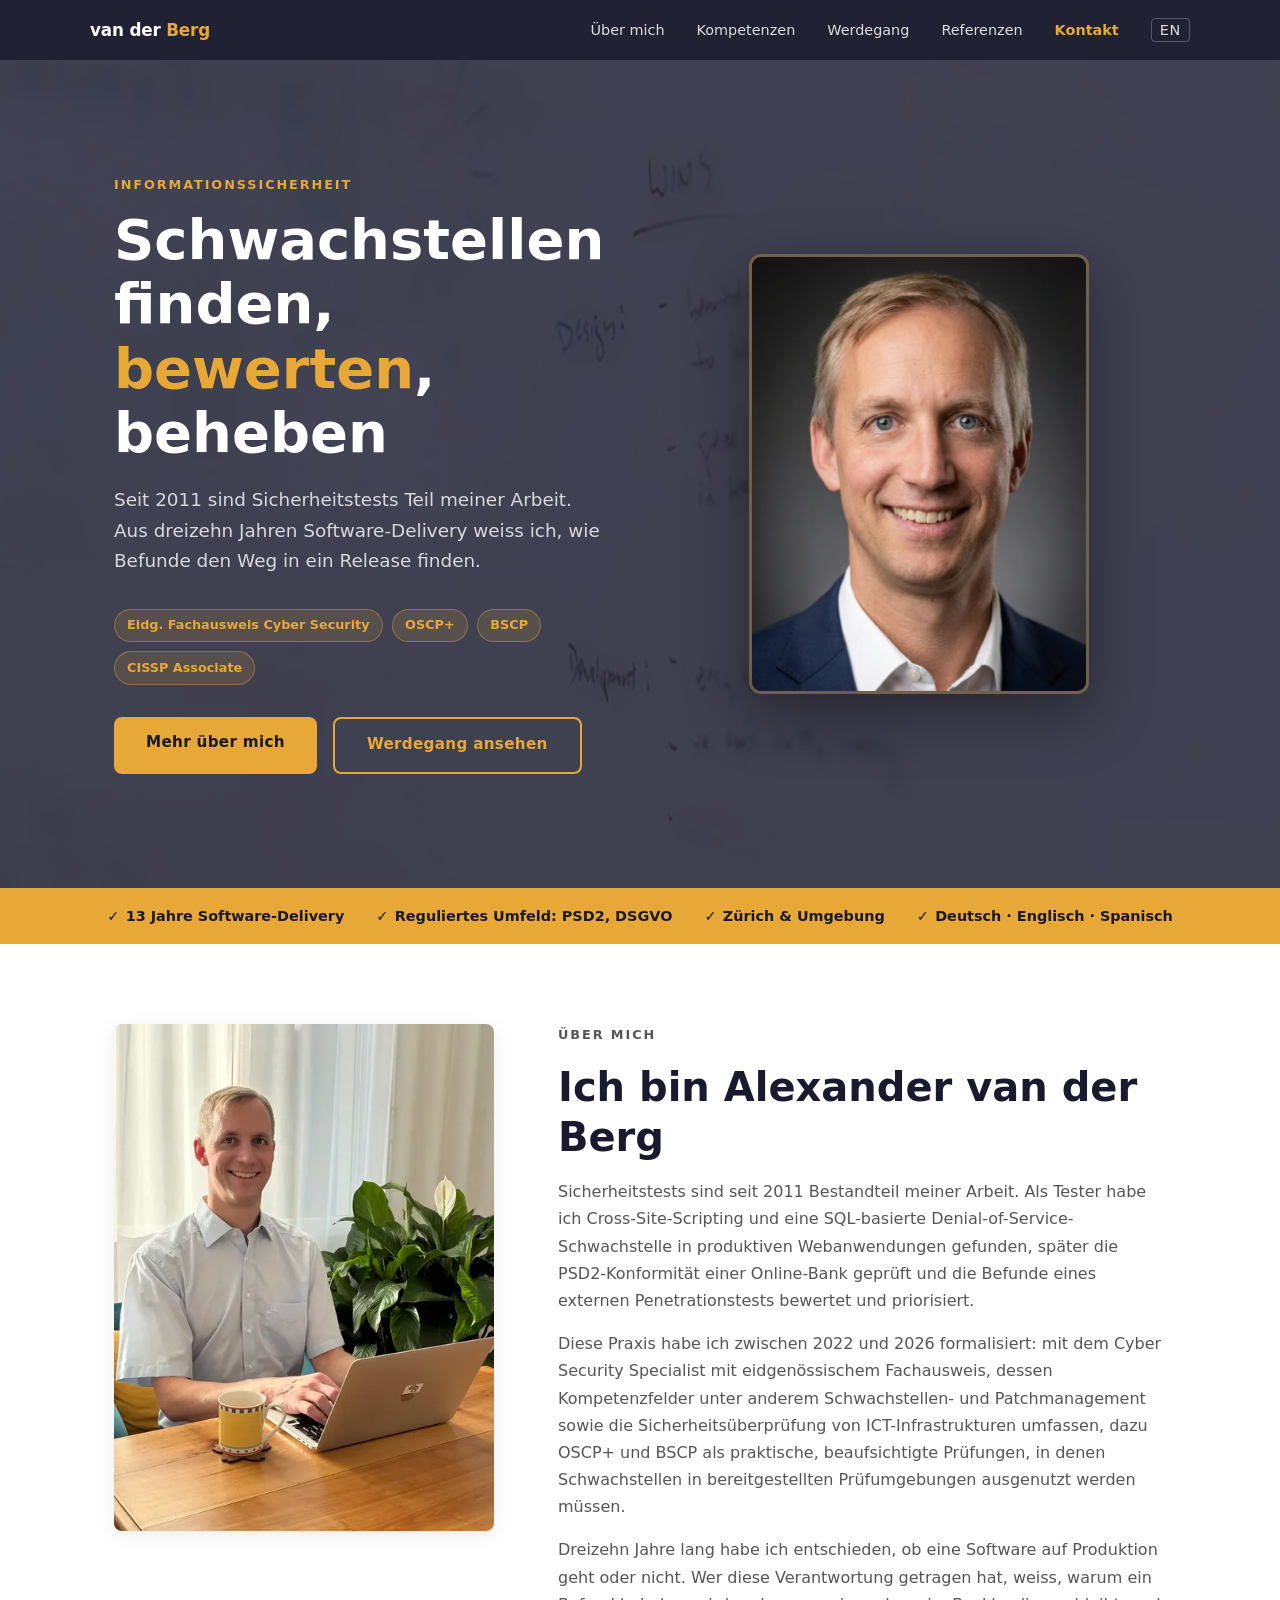
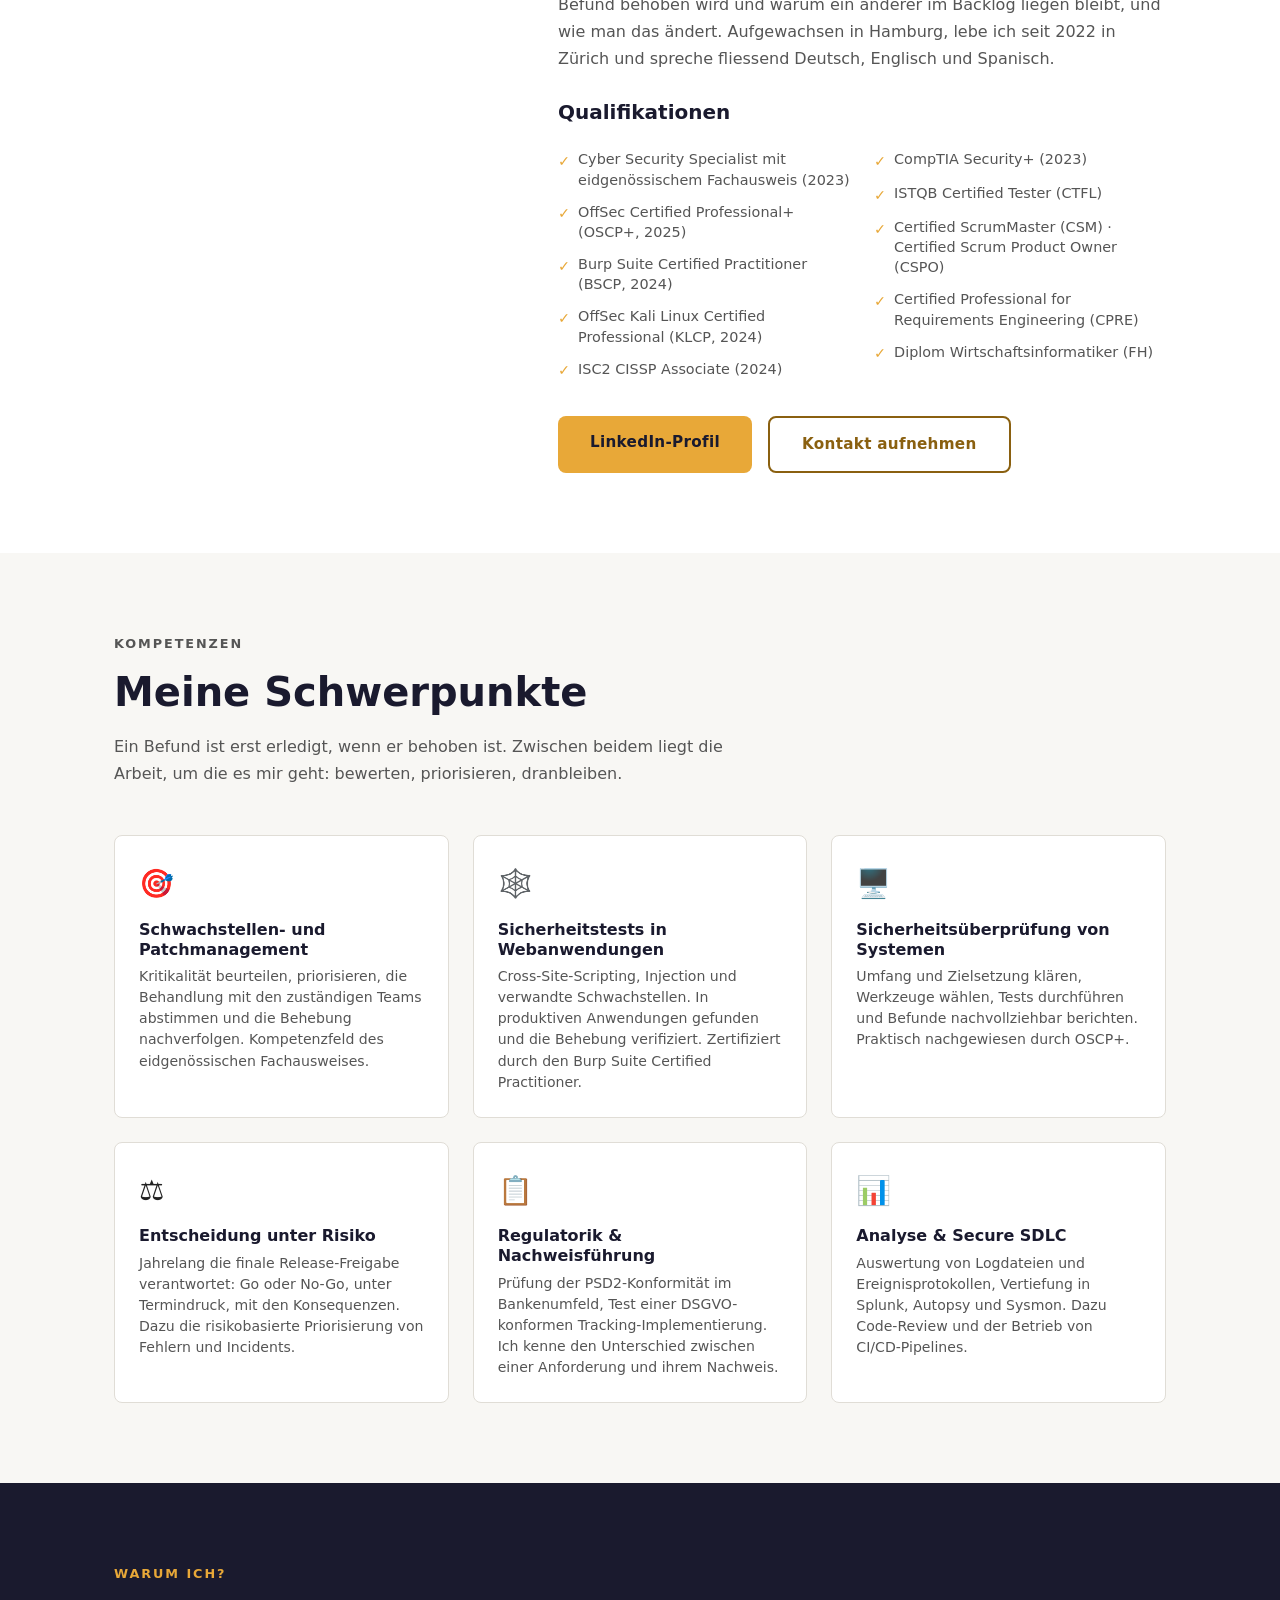
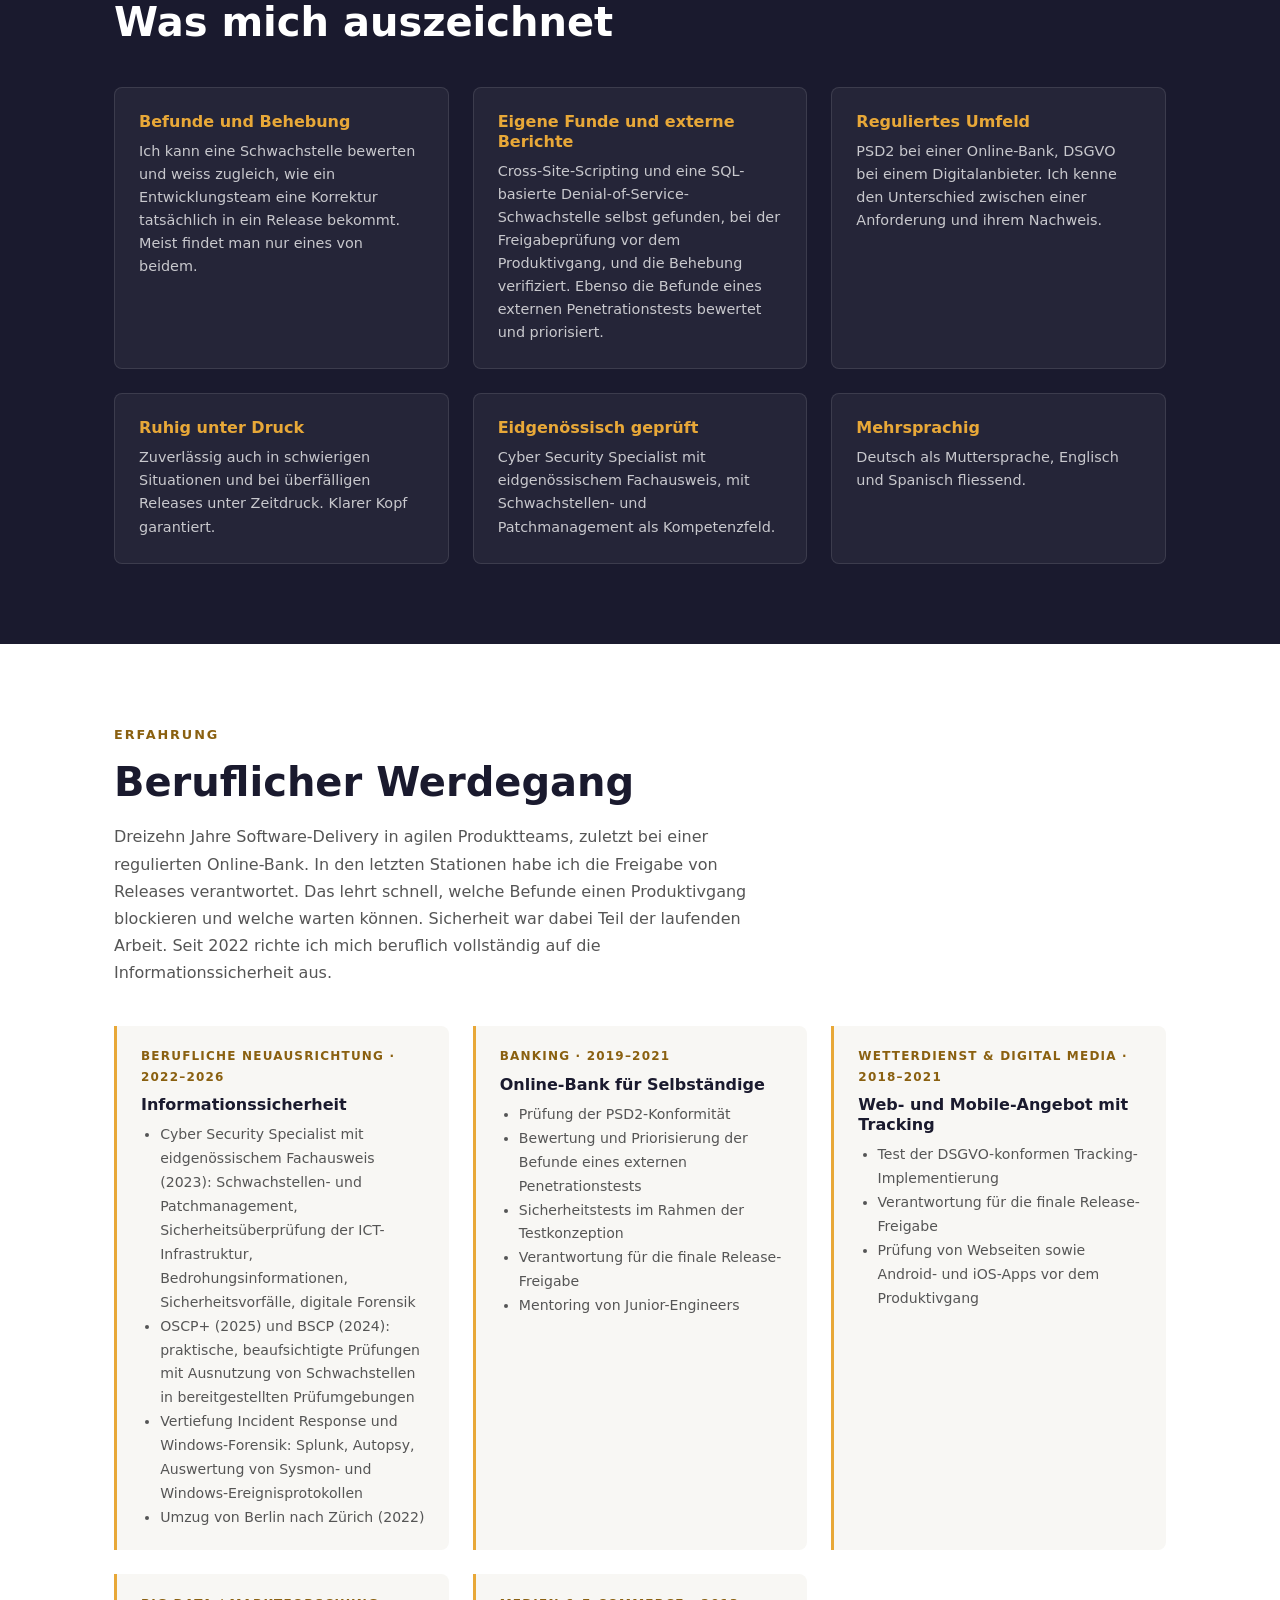
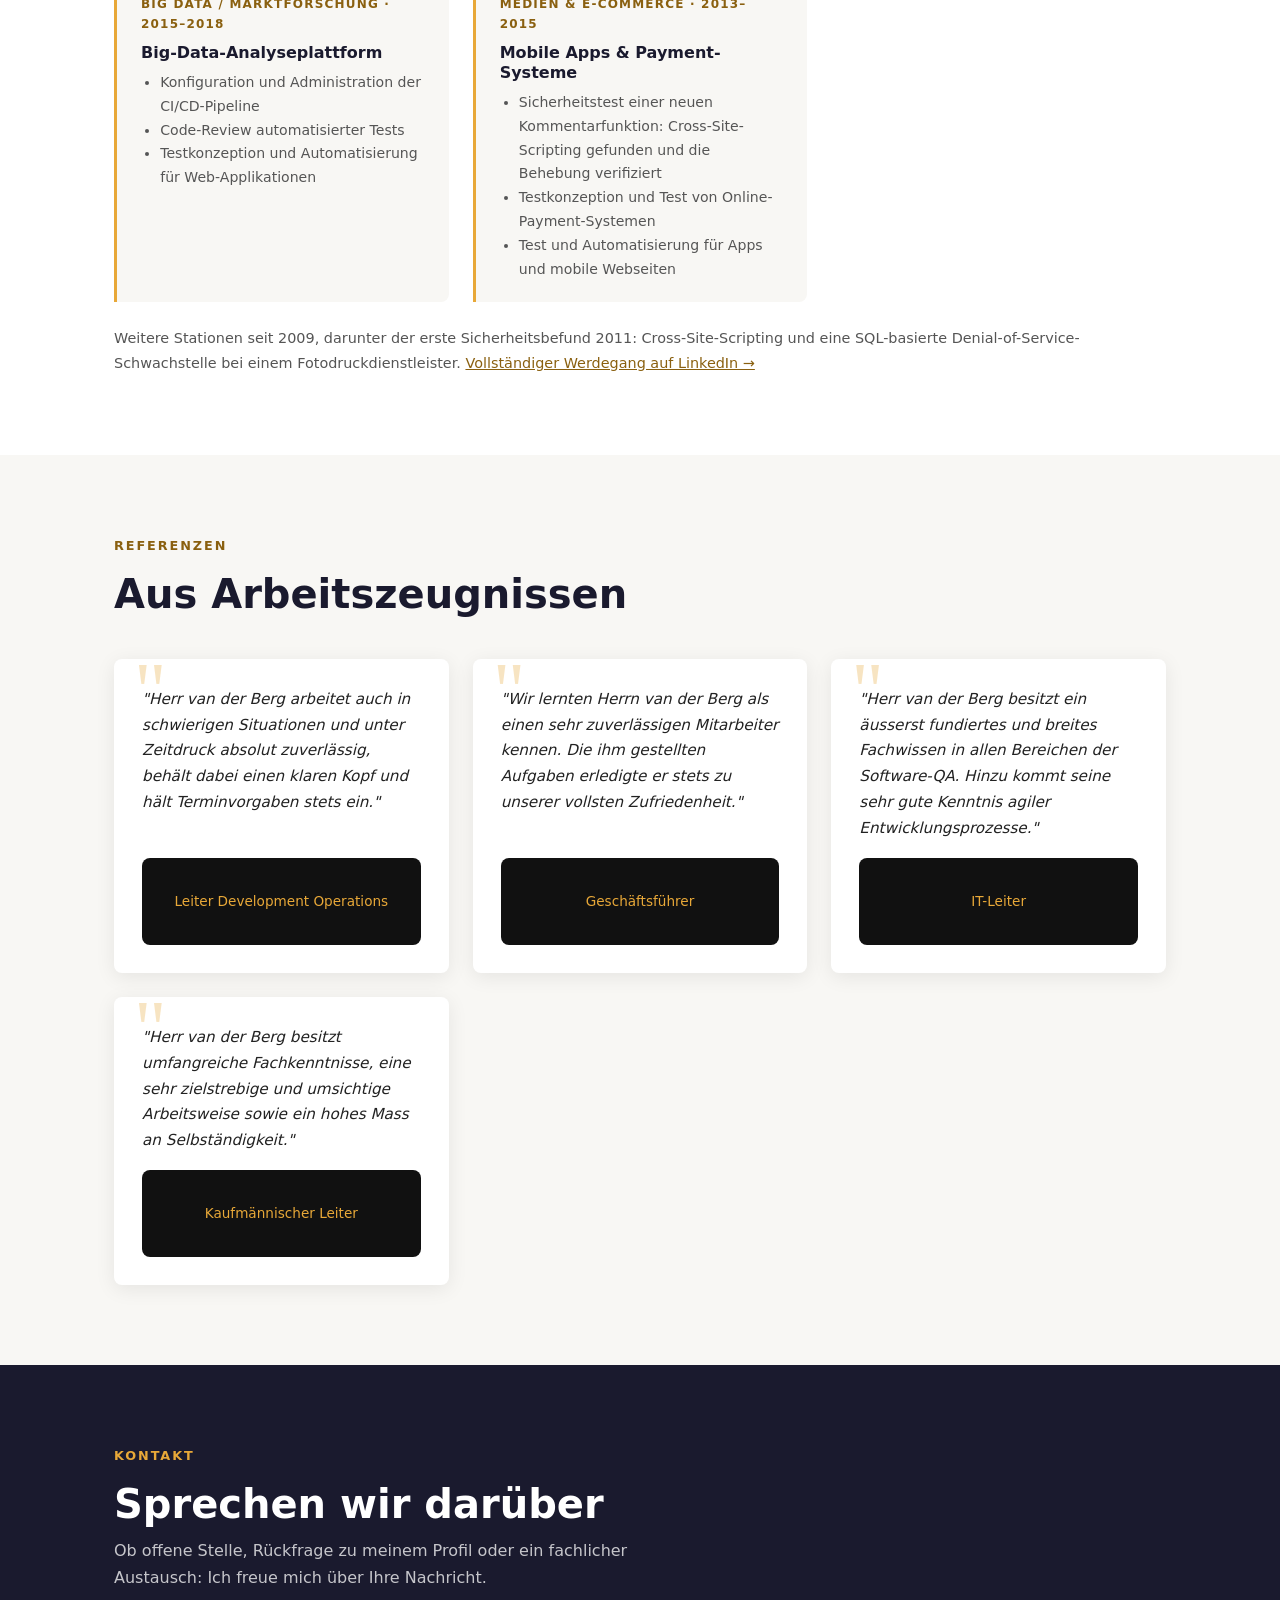
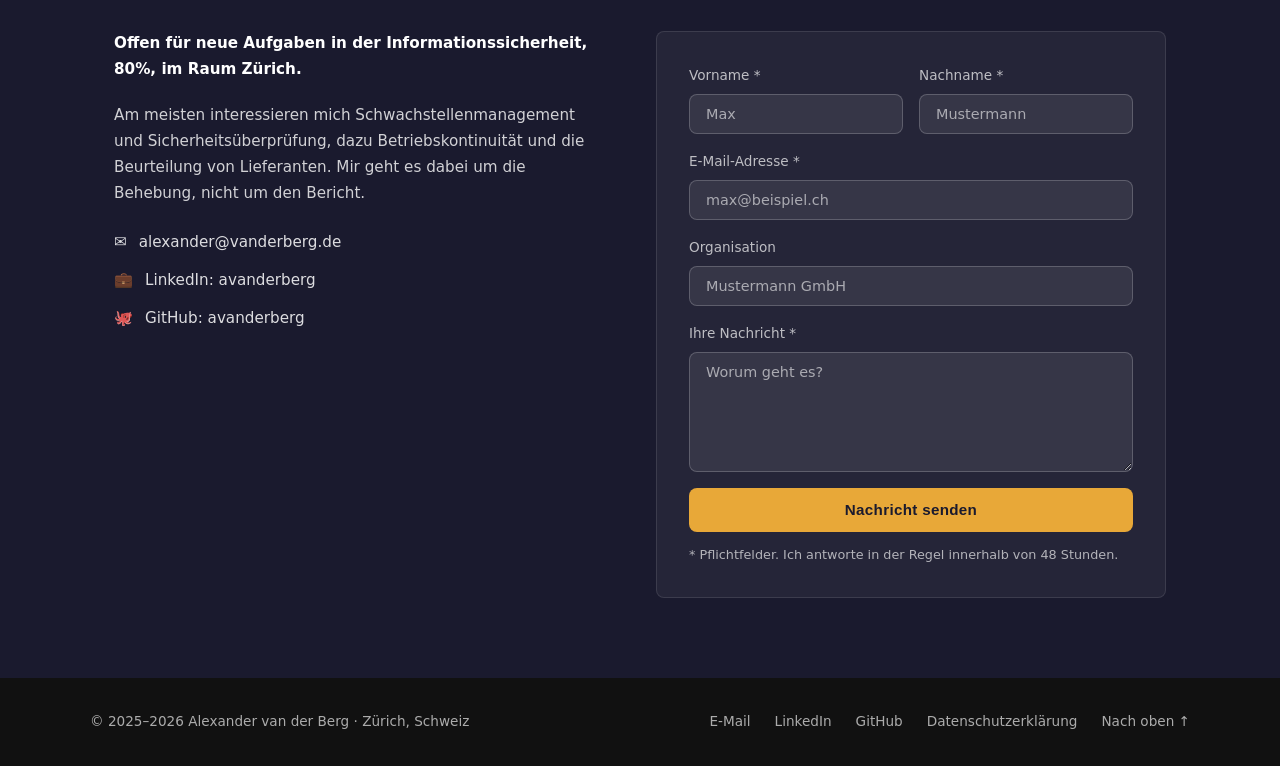
==== commit 18b20864: "Fix stale privacy policy, close career gap, tighten security and a11y Privacy policy still carried t" ====
--- a/index.html
+++ b/index.html
@@ -1,8 +1,15 @@
 <!DOCTYPE html>
-<html lang="de">
+<html lang="de-CH">
 <head>
   <meta charset="UTF-8">
   <meta name="viewport" content="width=device-width, initial-scale=1.0">
+
+  <!-- Content Security Policy. Muss vor allen ladenden Tags stehen.
+       form-action deckt den nativen POST ohne JavaScript ab, connect-src
+       den fetch-Pfad. frame-ancestors und X-Content-Type-Options lassen
+       sich per Meta-Tag nicht setzen; GitHub Pages erlaubt keine Header. -->
+  <meta http-equiv="Content-Security-Policy" content="default-src 'self'; base-uri 'none'; object-src 'none'; img-src 'self'; style-src 'self'; script-src 'self'; connect-src https://formspree.io; form-action https://formspree.io; upgrade-insecure-requests">
+  <meta name="referrer" content="strict-origin-when-cross-origin">
 
   <!-- SEO Primary Meta Tags -->
   <title>Alexander van der Berg | Informationssicherheit &amp; Schwachstellenmanagement | Zürich</title>
@@ -20,10 +27,10 @@
   <meta property="og:url" content="https://www.vanderberg.ch/">
   <meta property="og:title" content="Alexander van der Berg | Informationssicherheit &amp; Schwachstellenmanagement | Zürich">
   <meta property="og:description" content="Informationssicherheit in Zürich: Schwachstellenmanagement, Sicherheitsüberprüfung und regulatorische Prüfung. Cyber Security Specialist mit eidg. Fachausweis, OSCP+, BSCP, CISSP Associate.">
-  <meta property="og:image" content="https://www.vanderberg.ch/images/portrait.webp">
-  <meta property="og:image:width" content="680">
-  <meta property="og:image:height" content="1014">
-  <meta property="og:image:alt" content="Porträt von Alexander van der Berg">
+  <meta property="og:image" content="https://www.vanderberg.ch/images/og-image.jpg">
+  <meta property="og:image:width" content="1200">
+  <meta property="og:image:height" content="630">
+  <meta property="og:image:alt" content="Alexander van der Berg, Informationssicherheit in Zürich">
   <meta property="og:locale" content="de_CH">
   <meta property="og:site_name" content="Alexander van der Berg">
 
@@ -31,7 +38,8 @@
   <meta name="twitter:card" content="summary_large_image">
   <meta name="twitter:title" content="Alexander van der Berg | Informationssicherheit">
   <meta name="twitter:description" content="Schwachstellenmanagement, Sicherheitsüberprüfung, Regulatorik. Eidg. Fachausweis Cyber Security, OSCP+, BSCP, CISSP Associate. Zürich.">
-  <meta name="twitter:image" content="https://www.vanderberg.ch/images/portrait.webp">
+  <meta name="twitter:image" content="https://www.vanderberg.ch/images/og-image.jpg">
+  <meta name="twitter:image:alt" content="Alexander van der Berg, Informationssicherheit in Zürich">
 
   <!-- Favicons -->
   <link rel="icon" type="image/x-icon" href="/images/favicon.ico">
@@ -92,695 +100,7 @@
   }
   </script>
 
-  <style>
-    /* ===== CSS RESET & BASE ===== */
-    *, *::before, *::after { box-sizing: border-box; margin: 0; padding: 0; }
-
-    :root {
-      --color-primary: #1a1a2e;
-      --color-accent: #e8a838;
-      --color-accent-dark: #c48a1f;
-      --color-accent-text: #8a6010;
-      --color-text: #222;
-      --color-text-light: #555;
-      --color-bg: #fff;
-      --color-bg-soft: #f8f7f4;
-      --color-border: #e0ddd6;
-      --font-sans: 'Segoe UI', system-ui, -apple-system, sans-serif;
-      --max-width: 1100px;
-      --section-pad: 5rem 1.5rem;
-      --radius: 8px;
-      --shadow: 0 4px 20px rgba(0,0,0,0.08);
-    }
-
-    html { scroll-padding-top: 60px; }
-
-    @media (prefers-reduced-motion: no-preference) {
-      html { scroll-behavior: smooth; }
-    }
-
-    body {
-      font-family: var(--font-sans);
-      color: var(--color-text);
-      background: var(--color-bg);
-      line-height: 1.7;
-      font-size: 1rem;
-    }
-
-    img { max-width: 100%; height: auto; display: block; }
-    a { color: var(--color-accent-text); text-decoration: none; }
-    a:hover { color: var(--color-primary); }
-    .nav-logo:hover { color: #fff; }
-
-    .skip-link {
-      position: absolute;
-      left: -9999px;
-      top: 0;
-      z-index: 2000;
-      background: var(--color-accent);
-      color: var(--color-primary);
-      padding: 0.6rem 1rem;
-      font-weight: 700;
-      border-radius: 0 0 var(--radius) 0;
-    }
-    .skip-link:focus { left: 0; }
-
-    .container {
-      max-width: var(--max-width);
-      margin: 0 auto;
-      padding: 0 1.5rem;
-    }
-
-    .section-label {
-      font-size: 0.8rem;
-      letter-spacing: 0.15em;
-      text-transform: uppercase;
-      color: var(--color-accent-text);
-      font-weight: 600;
-      margin-bottom: 0.75rem;
-    }
-
-    h1, h2, h3 {
-      line-height: 1.25;
-      color: var(--color-primary);
-    }
-
-    h2 { font-size: clamp(1.75rem, 4vw, 2.5rem); margin-bottom: 1rem; }
-    h3 { font-size: 1.25rem; margin-bottom: 0.5rem; }
-
-    .btn {
-      display: inline-block;
-      background: var(--color-accent);
-      color: var(--color-primary);
-      padding: 0.85rem 2rem;
-      border-radius: var(--radius);
-      font-weight: 700;
-      font-size: 0.95rem;
-      letter-spacing: 0.02em;
-      transition: background 0.2s, transform 0.15s;
-      border: none;
-      cursor: pointer;
-    }
-    .btn:hover { background: var(--color-accent-dark); color: var(--color-primary); transform: translateY(-1px); }
-    .btn-outline {
-      background: transparent;
-      border: 2px solid var(--color-accent-text);
-      color: var(--color-accent-text);
-    }
-    .btn-outline:hover { background: var(--color-accent); color: var(--color-primary); }
-
-    /* ===== NAVIGATION ===== */
-    .nav {
-      position: sticky;
-      top: 0;
-      z-index: 1000;
-      background: rgba(26, 26, 46, 0.97);
-      backdrop-filter: blur(8px);
-      -webkit-backdrop-filter: blur(8px);
-      padding: 0 1.5rem;
-    }
-
-    .nav-inner {
-      max-width: var(--max-width);
-      margin: 0 auto;
-      display: flex;
-      align-items: center;
-      justify-content: space-between;
-      height: 60px;
-    }
-
-    .nav-logo {
-      color: #fff;
-      font-weight: 700;
-      font-size: 1.05rem;
-      letter-spacing: -0.01em;
-    }
-    .nav-logo span { color: var(--color-accent); }
-
-    .nav-links {
-      display: flex;
-      gap: 2rem;
-      list-style: none;
-      align-items: center;
-    }
-
-    .nav-links a {
-      color: rgba(255,255,255,0.85);
-      font-size: 0.9rem;
-      font-weight: 500;
-      transition: color 0.2s;
-    }
-    .nav-links a:hover { color: var(--color-accent); }
-    .nav-links .nav-cta { color: var(--color-accent); font-weight: 700; }
-
-    .lang-switch {
-      color: rgba(255,255,255,0.6);
-      font-size: 0.8rem;
-      font-weight: 600;
-      letter-spacing: 0.05em;
-      border: 1px solid rgba(255,255,255,0.25);
-      border-radius: 4px;
-      padding: 3px 8px;
-      transition: color 0.2s, border-color 0.2s;
-      white-space: nowrap;
-    }
-    .lang-switch:hover {
-      color: #fff;
-      border-color: rgba(255,255,255,0.6);
-    }
-
-    .nav-toggle {
-      display: none;
-      background: none;
-      border: none;
-      cursor: pointer;
-      padding: 4px;
-      flex-direction: column;
-      gap: 5px;
-    }
-    .nav-toggle span {
-      display: block;
-      width: 24px;
-      height: 2px;
-      background: #fff;
-      border-radius: 2px;
-      transition: all 0.3s;
-    }
-
-    /* ===== HERO ===== */
-    .hero {
-      min-height: 92vh;
-      display: flex;
-      align-items: center;
-      position: relative;
-      overflow: hidden;
-      background: var(--color-primary);
-    }
-
-    .hero-bg {
-      position: absolute;
-      inset: 0;
-      background-image: url('images/hero-bg.webp');
-      background-size: cover;
-      background-position: center;
-      opacity: 0.18;
-    }
-
-    .hero-content {
-      position: relative;
-      z-index: 1;
-      max-width: var(--max-width);
-      margin: 0 auto;
-      padding: 4rem 1.5rem;
-      display: grid;
-      grid-template-columns: 1fr 1fr;
-      gap: 4rem;
-      align-items: center;
-    }
-
-    .hero-text h1 {
-      font-size: clamp(2.2rem, 5vw, 3.5rem);
-      color: #fff;
-      line-height: 1.15;
-      margin-bottom: 1.25rem;
-    }
-    .hero-text h1 span { color: var(--color-accent); }
-
-    .hero-text .subtitle {
-      color: rgba(255,255,255,0.8);
-      font-size: 1.15rem;
-      margin-bottom: 2rem;
-      line-height: 1.65;
-    }
-
-    .hero-badges {
-      display: flex;
-      flex-wrap: wrap;
-      gap: 0.6rem;
-      margin-bottom: 2rem;
-    }
-
-    .badge {
-      background: rgba(232,168,56,0.15);
-      border: 1px solid rgba(232,168,56,0.4);
-      color: var(--color-accent);
-      padding: 0.3rem 0.75rem;
-      border-radius: 20px;
-      font-size: 0.8rem;
-      font-weight: 600;
-    }
-
-    .hero-actions { display: flex; gap: 1rem; flex-wrap: wrap; }
-
-    .hero .section-label { color: var(--color-accent); }
-    .hero .btn-outline { color: var(--color-accent); border-color: var(--color-accent); }
-
-    .hero-image {
-      display: flex;
-      justify-content: center;
-    }
-
-    .hero-photo {
-      width: 340px;
-      height: 440px;
-      object-fit: cover;
-      object-position: top;
-      border-radius: 12px;
-      box-shadow: 0 20px 60px rgba(0,0,0,0.4);
-      border: 3px solid rgba(232,168,56,0.3);
-    }
-
-    /* ===== TRUST BAR ===== */
-    .trust-bar {
-      background: var(--color-accent);
-      padding: 1rem 1.5rem;
-    }
-
-    .trust-bar-inner {
-      max-width: var(--max-width);
-      margin: 0 auto;
-      display: flex;
-      gap: 2rem;
-      justify-content: center;
-      flex-wrap: wrap;
-      align-items: center;
-      list-style: none;
-    }
-
-    .trust-item {
-      color: var(--color-primary);
-      font-weight: 700;
-      font-size: 0.9rem;
-      display: flex;
-      align-items: center;
-      gap: 0.4rem;
-    }
-
-    /* ===== ABOUT ===== */
-    #about { padding: var(--section-pad); background: var(--color-bg); }
-
-    .about-grid {
-      display: grid;
-      grid-template-columns: 1fr 1.6fr;
-      gap: 4rem;
-      align-items: start;
-    }
-
-    .about-photo {
-      width: 100%;
-      border-radius: var(--radius);
-      box-shadow: var(--shadow);
-    }
-
-    .about-text p {
-      color: var(--color-text-light);
-      margin-bottom: 1rem;
-    }
-
-    .certifications {
-      margin-top: 1.5rem;
-      columns: 2;
-      column-gap: 1.5rem;
-      list-style: none;
-    }
-
-    .cert-item {
-      break-inside: avoid;
-      display: flex;
-      align-items: flex-start;
-      gap: 0.5rem;
-      font-size: 0.9rem;
-      color: var(--color-text-light);
-      line-height: 1.4;
-      margin-bottom: 0.75rem;
-    }
-
-    .cert-item::before {
-      content: "✓";
-      color: var(--color-accent);
-      font-weight: 700;
-      flex-shrink: 0;
-      margin-top: 0.1rem;
-    }
-
-    /* ===== SERVICES ===== */
-    #services { padding: var(--section-pad); background: var(--color-bg-soft); }
-
-    .services-intro {
-      max-width: 650px;
-      margin-bottom: 3rem;
-    }
-    .services-intro p { color: var(--color-text-light); }
-
-    .services-grid {
-      display: grid;
-      grid-template-columns: repeat(auto-fill, minmax(260px, 1fr));
-      gap: 1.5rem;
-    }
-
-    .service-card {
-      background: var(--color-bg);
-      border: 1px solid var(--color-border);
-      border-radius: var(--radius);
-      padding: 1.5rem;
-      transition: box-shadow 0.2s, transform 0.2s, border-color 0.2s;
-    }
-
-    .service-card:hover {
-      box-shadow: var(--shadow);
-      transform: translateY(-2px);
-      border-color: var(--color-accent);
-    }
-
-    .service-icon {
-      font-size: 1.75rem;
-      margin-bottom: 0.75rem;
-    }
-
-    .service-card h3 { font-size: 1rem; margin-bottom: 0.4rem; }
-    .service-card p { font-size: 0.88rem; color: var(--color-text-light); line-height: 1.5; }
-
-    /* ===== WHAT SETS ME APART ===== */
-    #apart { padding: var(--section-pad); background: var(--color-primary); }
-
-    #apart .section-label { color: var(--color-accent); }
-    #apart h2 { color: #fff; }
-
-    .apart-grid {
-      display: grid;
-      grid-template-columns: repeat(auto-fill, minmax(280px, 1fr));
-      gap: 1.5rem;
-      margin-top: 2.5rem;
-    }
-
-    .apart-card {
-      background: rgba(255,255,255,0.05);
-      border: 1px solid rgba(255,255,255,0.1);
-      border-radius: var(--radius);
-      padding: 1.5rem;
-    }
-
-    .apart-card h3 { color: var(--color-accent); font-size: 1rem; margin-bottom: 0.5rem; }
-    .apart-card p { color: rgba(255,255,255,0.75); font-size: 0.9rem; line-height: 1.6; }
-
-    /* ===== PROJECTS ===== */
-    #projects { padding: var(--section-pad); background: var(--color-bg); }
-
-    .projects-intro { color: var(--color-text-light); margin-bottom: 2.5rem; max-width: 650px; }
-
-    .projects-list {
-      display: grid;
-      grid-template-columns: repeat(auto-fill, minmax(300px, 1fr));
-      gap: 1.5rem;
-    }
-
-    .project-card {
-      border-left: 3px solid var(--color-accent);
-      padding: 1.25rem 1.5rem;
-      background: var(--color-bg-soft);
-      border-radius: 0 var(--radius) var(--radius) 0;
-    }
-
-    .project-sector {
-      font-size: 0.75rem;
-      text-transform: uppercase;
-      letter-spacing: 0.1em;
-      color: var(--color-accent-text);
-      font-weight: 700;
-      margin-bottom: 0.5rem;
-    }
-
-    .project-card h3 { font-size: 1rem; margin-bottom: 0.5rem; }
-
-    .project-card ul {
-      padding-left: 1.2rem;
-      font-size: 0.88rem;
-      color: var(--color-text-light);
-      line-height: 1.7;
-    }
-
-    .project-tech {
-      margin-top: 0.75rem;
-      font-size: 0.8rem;
-      color: var(--color-text-light);
-      font-style: italic;
-    }
-
-    /* ===== TESTIMONIALS ===== */
-    #testimonials { padding: var(--section-pad); background: var(--color-bg-soft); }
-
-    .testimonials-grid {
-      display: grid;
-      grid-template-columns: repeat(auto-fill, minmax(280px, 1fr));
-      gap: 1.5rem;
-      margin-top: 2.5rem;
-    }
-
-    .testimonial-card {
-      background: var(--color-bg);
-      border-radius: var(--radius);
-      padding: 1.75rem;
-      box-shadow: var(--shadow);
-      position: relative;
-      display: flex;
-      flex-direction: column;
-    }
-
-    .testimonial-card::before {
-      content: '"';
-      position: absolute;
-      top: -0.5rem;
-      left: 1.25rem;
-      font-size: 5rem;
-      color: var(--color-accent);
-      opacity: 0.3;
-      line-height: 1;
-      font-family: Georgia, serif;
-    }
-
-    .testimonial-text {
-      font-size: 0.95rem;
-      color: var(--color-text);
-      line-height: 1.7;
-      margin-bottom: 1rem;
-      font-style: italic;
-    }
-
-    .testimonial-author {
-      font-size: 0.85rem;
-      color: var(--color-accent);
-      font-weight: 400;
-      background: #111;
-      padding: 2rem 1.5rem;
-      text-align: center;
-      border-radius: var(--radius);
-      margin-top: auto;
-    }
-
-    /* ===== ROLLEN-KENNZEICHNUNG (Abschnitt "Gesuchte Aufgaben") ===== */
-    .role-tag {
-      display: inline-block;
-      font-size: 0.72rem;
-      letter-spacing: 0.09em;
-      text-transform: uppercase;
-      font-weight: 700;
-      padding: 0.15rem 0.55rem;
-      border-radius: 999px;
-      margin-bottom: 0.6rem;
-    }
-    .role-tag.praxis { background: var(--color-accent); color: var(--color-primary); }
-    .role-tag.ziel { background: transparent; color: var(--color-accent-text); border: 1px solid var(--color-border); }
-
-    /* ===== CONTACT ===== */
-    #contact { padding: var(--section-pad); background: var(--color-primary); }
-
-    #contact .section-label { color: var(--color-accent); }
-    #contact h2 { color: #fff; margin-bottom: 0.5rem; }
-    #contact .contact-intro { color: rgba(255,255,255,0.75); margin-bottom: 2.5rem; max-width: 560px; }
-
-    .contact-grid {
-      display: grid;
-      grid-template-columns: 1fr 1fr;
-      gap: 4rem;
-      align-items: start;
-    }
-
-    .contact-info {
-      color: rgba(255,255,255,0.8);
-    }
-
-    .contact-info p { margin-bottom: 1.25rem; font-size: 0.95rem; line-height: 1.7; }
-
-    .contact-links { margin-top: 1.5rem; display: flex; flex-direction: column; gap: 0.75rem; }
-
-    .contact-link {
-      display: flex;
-      align-items: center;
-      gap: 0.75rem;
-      color: rgba(255,255,255,0.85);
-      font-size: 0.95rem;
-    }
-    .contact-link:hover { color: var(--color-accent); }
-
-    .contact-form {
-      background: rgba(255,255,255,0.05);
-      border: 1px solid rgba(255,255,255,0.1);
-      border-radius: var(--radius);
-      padding: 2rem;
-    }
-
-    .form-row {
-      display: grid;
-      grid-template-columns: 1fr 1fr;
-      gap: 1rem;
-    }
-
-    .form-group {
-      display: flex;
-      flex-direction: column;
-      gap: 0.4rem;
-      margin-bottom: 1rem;
-    }
-
-    .form-group label {
-      font-size: 0.85rem;
-      color: rgba(255,255,255,0.7);
-      font-weight: 500;
-    }
-
-    .form-group input,
-    .form-group textarea,
-    .form-group select {
-      background: rgba(255,255,255,0.08);
-      border: 1px solid rgba(255,255,255,0.2);
-      border-radius: var(--radius);
-      padding: 0.7rem 1rem;
-      color: #fff;
-      font-size: 0.9rem;
-      font-family: inherit;
-      transition: border-color 0.2s;
-    }
-
-    .form-group input:focus,
-    .form-group textarea:focus,
-    .form-group select:focus {
-      outline: none;
-      border-color: var(--color-accent);
-      box-shadow: 0 0 0 3px rgba(232,168,56,0.45);
-    }
-
-    .form-group input::placeholder,
-    .form-group textarea::placeholder {
-      color: rgba(255,255,255,0.5);
-    }
-
-    .form-group select option { background: var(--color-primary); }
-    .form-group textarea { resize: vertical; min-height: 120px; }
-
-    .form-note {
-      font-size: 0.8rem;
-      color: rgba(255,255,255,0.65);
-      margin-top: 0.75rem;
-    }
-
-    #form-success {
-      display: none;
-      background: rgba(232,168,56,0.15);
-      border: 1px solid var(--color-accent);
-      border-radius: var(--radius);
-      padding: 1rem 1.25rem;
-      color: var(--color-accent);
-      font-size: 0.95rem;
-      margin-top: 1rem;
-    }
-
-    /* ===== FOOTER ===== */
-    body > footer {
-      background: #111;
-      padding: 2rem 1.5rem;
-      text-align: center;
-    }
-
-    .footer-inner {
-      max-width: var(--max-width);
-      margin: 0 auto;
-      display: flex;
-      justify-content: space-between;
-      align-items: center;
-      flex-wrap: wrap;
-      gap: 1rem;
-    }
-
-    body > footer p {
-      color: rgba(255,255,255,0.65);
-      font-size: 0.85rem;
-    }
-
-    .footer-links {
-      display: flex;
-      flex-wrap: wrap;
-      justify-content: center;
-      gap: 0.5rem 1.5rem;
-    }
-
-    .footer-links a {
-      color: rgba(255,255,255,0.65);
-      font-size: 0.85rem;
-      transition: color 0.2s;
-    }
-    .footer-links a:hover { color: var(--color-accent); }
-
-    /* ===== MOBILE NAV ===== */
-    @media (max-width: 768px) {
-      .nav-toggle { display: flex; }
-
-      .nav-links {
-        display: none;
-        position: absolute;
-        top: 60px;
-        left: 0;
-        right: 0;
-        background: rgba(26,26,46,0.98);
-        flex-direction: column;
-        padding: 1.5rem;
-        gap: 1.5rem;
-        border-top: 1px solid rgba(255,255,255,0.1);
-      }
-
-      .nav-links.open { display: flex; }
-
-      /* Hero */
-      .hero-content {
-        grid-template-columns: 1fr;
-        gap: 2.5rem;
-        text-align: center;
-        padding: 3rem 1.5rem;
-      }
-
-      .hero-image { order: -1; }
-
-      .hero-photo { width: 220px; height: 280px; }
-
-      .hero-badges { justify-content: center; }
-      .hero-actions { justify-content: center; }
-
-      /* About */
-      .about-grid { grid-template-columns: 1fr; gap: 2rem; }
-      .certifications { columns: 1; }
-
-      /* Contact */
-      .contact-grid { grid-template-columns: 1fr; gap: 2rem; }
-      .form-row { grid-template-columns: 1fr; }
-
-      /* Footer */
-      .footer-inner { flex-direction: column; text-align: center; }
-    }
-
-    @media (max-width: 480px) {
-      :root { --section-pad: 3.5rem 1.25rem; }
-      .hero-text h1 { font-size: 2rem; }
-    }
-  </style>
+  <link rel="stylesheet" href="/assets/styles.css">
 </head>
 <body>
 
@@ -844,11 +164,11 @@
 
   <!-- TRUST BAR -->
   <section class="trust-bar" aria-label="Kurzprofil">
-    <ul class="trust-bar-inner">
-      <li class="trust-item">✓ 13 Jahre Software-Delivery</li>
-      <li class="trust-item">✓ Reguliertes Umfeld: PSD2, DSGVO</li>
-      <li class="trust-item">✓ Zürich &amp; Umgebung</li>
-      <li class="trust-item">✓ Deutsch · Englisch · Spanisch</li>
+    <ul class="trust-bar-inner" role="list">
+      <li class="trust-item">13 Jahre Software-Delivery</li>
+      <li class="trust-item">Reguliertes Umfeld: PSD2, DSGVO</li>
+      <li class="trust-item">Zürich &amp; Umgebung</li>
+      <li class="trust-item">Deutsch · Englisch · Spanisch</li>
     </ul>
   </section>
 
@@ -859,6 +179,8 @@
         <div class="about-image">
           <img
             src="images/photo-on-computer.webp"
+            srcset="images/photo-on-computer-480.webp 480w, images/photo-on-computer.webp 800w"
+            sizes="(max-width: 768px) 100vw, 380px"
             alt="Alexander van der Berg bei der Arbeit"
             class="about-photo"
             width="800"
@@ -891,8 +213,8 @@
             Spanisch.
           </p>
 
-          <h3 style="margin-top: 1.75rem; margin-bottom: 0.75rem;">Qualifikationen</h3>
-          <ul class="certifications">
+          <h3 class="about-cert-heading">Qualifikationen</h3>
+          <ul class="certifications" role="list">
             <li class="cert-item">Cyber Security Specialist mit eidgenössischem Fachausweis (2023)</li>
             <li class="cert-item">OffSec Certified Professional+ (OSCP+, 2025)</li>
             <li class="cert-item">Burp Suite Certified Practitioner (BSCP, 2024)</li>
@@ -905,7 +227,7 @@
             <li class="cert-item">Diplom Wirtschaftsinformatiker (FH)</li>
           </ul>
 
-          <div style="margin-top: 2rem; display: flex; gap: 1rem; flex-wrap: wrap;">
+          <div class="about-actions">
             <a href="https://www.linkedin.com/in/avanderberg/" target="_blank" rel="noopener noreferrer" class="btn">LinkedIn-Profil</a>
             <a href="#contact" class="btn btn-outline">Kontakt aufnehmen</a>
           </div>
@@ -1026,9 +348,25 @@
         Dreizehn Jahre Software-Delivery in agilen Produktteams, zuletzt bei einer regulierten
         Online-Bank. In den letzten Stationen habe ich die Freigabe von Releases verantwortet.
         Das lehrt schnell, welche Befunde einen Produktivgang blockieren und welche warten können.
-        Sicherheit war dabei Teil der laufenden Arbeit.
+        Sicherheit war dabei Teil der laufenden Arbeit. Seit 2022 richte ich mich beruflich
+        vollständig auf die Informationssicherheit aus.
       </p>
       <div class="projects-list">
+
+        <article class="project-card">
+          <p class="project-sector">Berufliche Neuausrichtung · 2022&#8211;2026</p>
+          <h3>Informationssicherheit</h3>
+          <ul>
+            <li>Cyber Security Specialist mit eidgenössischem Fachausweis (2023): Schwachstellen- und
+            Patchmanagement, Sicherheitsüberprüfung der ICT-Infrastruktur, Bedrohungsinformationen,
+            Sicherheitsvorfälle, digitale Forensik</li>
+            <li>OSCP+ (2025) und BSCP (2024): praktische, beaufsichtigte Prüfungen mit Ausnutzung von
+            Schwachstellen in bereitgestellten Prüfumgebungen</li>
+            <li>Vertiefung Incident Response und Windows-Forensik: Splunk, Autopsy, Auswertung von
+            Sysmon- und Windows-Ereignisprotokollen</li>
+            <li>Umzug von Berlin nach Zürich (2022)</li>
+          </ul>
+        </article>
 
         <article class="project-card">
           <p class="project-sector">Banking · 2019&#8211;2021</p>
@@ -1073,10 +411,10 @@
         </article>
 
       </div>
-      <p style="margin-top: 1.5rem; color: var(--color-text-light); font-size: 0.9rem;">
+      <p class="projects-note">
         Weitere Stationen seit 2009, darunter der erste Sicherheitsbefund 2011: Cross-Site-Scripting
         und eine SQL-basierte Denial-of-Service-Schwachstelle bei einem Fotodruckdienstleister.
-        <a href="https://www.linkedin.com/in/avanderberg/" target="_blank" rel="noopener noreferrer" style="text-decoration:underline;">Vollständiger Werdegang auf LinkedIn &#8594;</a>
+        <a href="https://www.linkedin.com/in/avanderberg/" target="_blank" rel="noopener noreferrer">Vollständiger Werdegang auf LinkedIn &#8594;</a>
       </p>
     </div>
   </section>
@@ -1088,37 +426,48 @@
       <h2 id="testimonials-heading">Aus Arbeitszeugnissen</h2>
       <div class="testimonials-grid">
 
-        <blockquote class="testimonial-card">
-          <p class="testimonial-text">
-            "Herr van der Berg arbeitet auch in schwierigen Situationen und unter Zeitdruck absolut
-            zuverlässig, behält dabei einen klaren Kopf und hält Terminvorgaben stets ein."
-          </p>
-          <footer class="testimonial-author">Leiter Development Operations</footer>
-        </blockquote>
-
-        <blockquote class="testimonial-card">
-          <p class="testimonial-text">
-            "Wir lernten Herrn van der Berg als einen sehr zuverlässigen Mitarbeiter kennen.
-            Die ihm gestellten Aufgaben erledigte er stets zu unserer vollsten Zufriedenheit."
-          </p>
-          <footer class="testimonial-author">Geschäftsführer</footer>
-        </blockquote>
-
-        <blockquote class="testimonial-card">
-          <p class="testimonial-text">
-            "Herr van der Berg besitzt ein äusserst fundiertes und breites Fachwissen in allen
-            Bereichen der Software-QA. Hinzu kommt seine sehr gute Kenntnis agiler Entwicklungsprozesse."
-          </p>
-          <footer class="testimonial-author">IT-Leiter</footer>
-        </blockquote>
-
-        <blockquote class="testimonial-card">
-          <p class="testimonial-text">
-            "Herr van der Berg besitzt umfangreiche Fachkenntnisse, eine sehr zielstrebige und
-            umsichtige Arbeitsweise sowie ein hohes Mass an Selbständigkeit."
-          </p>
-          <footer class="testimonial-author">Kaufmännischer Leiter</footer>
-        </blockquote>
+        <figure class="testimonial-card">
+          <blockquote>
+            <p class="testimonial-text">
+              "Herr van der Berg arbeitet auch in schwierigen Situationen und unter Zeitdruck
+              absolut zuverlässig, behält dabei einen klaren Kopf und hält Terminvorgaben stets
+              ein."
+            </p>
+          </blockquote>
+          <figcaption class="testimonial-author">Leiter Development Operations</figcaption>
+        </figure>
+
+        <figure class="testimonial-card">
+          <blockquote>
+            <p class="testimonial-text">
+              "Wir lernten Herrn van der Berg als einen sehr zuverlässigen Mitarbeiter kennen.
+              Die ihm gestellten Aufgaben erledigte er stets zu unserer vollsten
+              Zufriedenheit."
+            </p>
+          </blockquote>
+          <figcaption class="testimonial-author">Geschäftsführer</figcaption>
+        </figure>
+
+        <figure class="testimonial-card">
+          <blockquote>
+            <p class="testimonial-text">
+              "Herr van der Berg besitzt ein äusserst fundiertes und breites Fachwissen in
+              allen Bereichen der Software-QA. Hinzu kommt seine sehr gute Kenntnis agiler
+              Entwicklungsprozesse."
+            </p>
+          </blockquote>
+          <figcaption class="testimonial-author">IT-Leiter</figcaption>
+        </figure>
+
+        <figure class="testimonial-card">
+          <blockquote>
+            <p class="testimonial-text">
+              "Herr van der Berg besitzt umfangreiche Fachkenntnisse, eine sehr zielstrebige
+              und umsichtige Arbeitsweise sowie ein hohes Mass an Selbständigkeit."
+            </p>
+          </blockquote>
+          <figcaption class="testimonial-author">Kaufmännischer Leiter</figcaption>
+        </figure>
 
       </div>
     </div>
@@ -1136,8 +485,8 @@
 
       <div class="contact-grid">
         <div class="contact-info">
-          <p>
-            <strong style="color:#fff;">Offen für neue Aufgaben in der Informationssicherheit, 80%, im Raum Zürich.</strong>
+          <p class="contact-lead">
+            Offen für neue Aufgaben in der Informationssicherheit, 80%, im Raum Zürich.
           </p>
           <p>
             Am meisten interessieren mich Schwachstellenmanagement und Sicherheitsüberprüfung, dazu
@@ -1165,9 +514,12 @@
             id="contact-form"
             action="https://formspree.io/f/mykbggzo"
             method="POST"
+            data-msg-required="Bitte füllen Sie dieses Feld aus."
+            data-msg-email="Bitte geben Sie eine gültige E-Mail-Adresse ein."
+            data-msg-sending="Wird gesendet…"
           >
             <input type="hidden" name="_subject" value="Kontaktformular vanderberg.ch">
-            <input type="text" name="_gotcha" style="display:none" tabindex="-1" autocomplete="off" aria-hidden="true">
+            <input type="text" name="_gotcha" class="honeypot" tabindex="-1" autocomplete="off" aria-hidden="true">
             <div class="form-row">
               <div class="form-group">
                 <label for="first-name">Vorname *</label>
@@ -1190,11 +542,15 @@
               <label for="message">Ihre Nachricht *</label>
               <textarea id="message" name="message" required placeholder="Worum geht es?"></textarea>
             </div>
-            <button type="submit" class="btn" style="width:100%;">Nachricht senden</button>
+            <button type="submit" class="btn btn-block">Nachricht senden</button>
             <p class="form-note">* Pflichtfelder. Ich antworte in der Regel innerhalb von 48 Stunden.</p>
           </form>
-          <div id="form-success" role="alert">
+          <div id="form-success" role="alert" tabindex="-1">
             ✓ Vielen Dank! Ich melde mich bald bei Ihnen.
+          </div>
+          <div id="form-error" role="alert">
+            Die Nachricht konnte nicht gesendet werden. Bitte versuchen Sie es erneut oder
+            schreiben Sie an <a href="mailto:alexander@vanderberg.de">alexander@vanderberg.de</a>.
           </div>
         </div>
       </div>
@@ -1217,69 +573,7 @@
     </div>
   </footer>
 
-  <script>
-    // Mobile nav toggle
-    const toggle = document.getElementById('nav-toggle');
-    const navLinks = document.getElementById('nav-links');
-
-    toggle.addEventListener('click', () => {
-      const isOpen = navLinks.classList.toggle('open');
-      toggle.setAttribute('aria-expanded', String(isOpen));
-    });
-
-    // Close nav on link click (mobile)
-    navLinks.querySelectorAll('a').forEach(link => {
-      link.addEventListener('click', () => {
-        navLinks.classList.remove('open');
-        toggle.setAttribute('aria-expanded', 'false');
-      });
-    });
-
-    // Contact form with Formspree AJAX
-    const form = document.getElementById('contact-form');
-
-    // Deutsche Validierungsmeldungen. Die Standardtexte des Browsers richten sich
-    // nach dessen Sprache, nicht nach lang="de", daher hier explizit gesetzt.
-    const meldungen = {
-      valueMissing: 'Bitte füllen Sie dieses Feld aus.',
-      typeMismatch: 'Bitte geben Sie eine gültige E-Mail-Adresse ein.'
-    };
-    form.querySelectorAll('input, textarea, select').forEach(feld => {
-      feld.addEventListener('invalid', () => {
-        feld.setCustomValidity('');
-        if (feld.validity.valueMissing) feld.setCustomValidity(meldungen.valueMissing);
-        else if (feld.validity.typeMismatch) feld.setCustomValidity(meldungen.typeMismatch);
-      });
-      feld.addEventListener('input', () => feld.setCustomValidity(''));
-    });
-    const successMsg = document.getElementById('form-success');
-
-    form.addEventListener('submit', async (e) => {
-      e.preventDefault();
-      const data = new FormData(form);
-      const submitBtn = form.querySelector('button[type="submit"]');
-      submitBtn.textContent = 'Wird gesendet…';
-      submitBtn.disabled = true;
-
-      try {
-        const res = await fetch(form.action, {
-          method: 'POST',
-          body: data,
-          headers: { 'Accept': 'application/json' }
-        });
-        if (res.ok) {
-          form.style.display = 'none';
-          successMsg.style.display = 'block';
-        } else {
-          submitBtn.textContent = 'Fehler: bitte per E-Mail kontaktieren';
-          submitBtn.disabled = false;
-        }
-      } catch {
-        submitBtn.textContent = 'Fehler: bitte per E-Mail kontaktieren';
-        submitBtn.disabled = false;
-      }
-    });
-  </script>
+  <script src="/assets/main.js" defer></script>
 
 </body>
 </html>
--- a/assets/styles.css
+++ b/assets/styles.css
@@ -0,0 +1,904 @@
+/* ===== CSS RESET & BASE ===== */
+*, *::before, *::after { box-sizing: border-box; margin: 0; padding: 0; }
+
+:root {
+  --color-primary: #1a1a2e;
+  --color-accent: #e8a838;
+  --color-accent-dark: #c48a1f;
+  --color-accent-text: #8a6010;
+  --color-text: #222;
+  --color-text-light: #555;
+  --color-bg: #fff;
+  --color-bg-soft: #f8f7f4;
+  --color-border: #e0ddd6;
+  --font-sans: 'Segoe UI', system-ui, -apple-system, sans-serif;
+  --max-width: 1100px;
+  --section-pad: 5rem 1.5rem;
+  --radius: 8px;
+  --shadow: 0 4px 20px rgba(0,0,0,0.08);
+}
+
+html { scroll-padding-top: 60px; }
+
+@media (prefers-reduced-motion: no-preference) {
+  html { scroll-behavior: smooth; }
+}
+
+body {
+  font-family: var(--font-sans);
+  color: var(--color-text);
+  background: var(--color-bg);
+  line-height: 1.7;
+  font-size: 1rem;
+}
+
+img { max-width: 100%; height: auto; display: block; }
+a { color: var(--color-accent-text); text-decoration: none; }
+a:hover { color: var(--color-primary); }
+.nav-logo:hover { color: #fff; }
+
+.skip-link {
+  position: absolute;
+  left: -9999px;
+  top: 0;
+  z-index: 2000;
+  background: var(--color-accent);
+  color: var(--color-primary);
+  padding: 0.6rem 1rem;
+  font-weight: 700;
+  border-radius: 0 0 var(--radius) 0;
+}
+.skip-link:focus { left: 0; }
+
+.container {
+  max-width: var(--max-width);
+  margin: 0 auto;
+  padding: 0 1.5rem;
+}
+
+.section-label {
+  font-size: 0.8rem;
+  letter-spacing: 0.15em;
+  text-transform: uppercase;
+  color: var(--color-accent-text);
+  font-weight: 600;
+  margin-bottom: 0.75rem;
+}
+
+h1, h2, h3 {
+  line-height: 1.25;
+  color: var(--color-primary);
+}
+
+h2 { font-size: clamp(1.75rem, 4vw, 2.5rem); margin-bottom: 1rem; }
+h3 { font-size: 1.25rem; margin-bottom: 0.5rem; }
+
+.btn {
+  display: inline-block;
+  background: var(--color-accent);
+  color: var(--color-primary);
+  padding: 0.85rem 2rem;
+  border-radius: var(--radius);
+  font-weight: 700;
+  font-size: 0.95rem;
+  letter-spacing: 0.02em;
+  transition: background 0.2s, transform 0.15s;
+  border: none;
+  cursor: pointer;
+}
+.btn:hover { background: var(--color-accent-dark); color: var(--color-primary); transform: translateY(-1px); }
+.btn-outline {
+  background: transparent;
+  border: 2px solid var(--color-accent-text);
+  color: var(--color-accent-text);
+}
+.btn-outline:hover { background: var(--color-accent); color: var(--color-primary); }
+
+/* ===== NAVIGATION ===== */
+.nav {
+  position: sticky;
+  top: 0;
+  z-index: 1000;
+  background: rgba(26, 26, 46, 0.97);
+  backdrop-filter: blur(8px);
+  -webkit-backdrop-filter: blur(8px);
+  padding: 0 1.5rem;
+}
+
+.nav-inner {
+  max-width: var(--max-width);
+  margin: 0 auto;
+  display: flex;
+  align-items: center;
+  justify-content: space-between;
+  height: 60px;
+}
+
+.nav-logo {
+  color: #fff;
+  font-weight: 700;
+  font-size: 1.05rem;
+  letter-spacing: -0.01em;
+}
+.nav-logo span { color: var(--color-accent); }
+
+.nav-links {
+  display: flex;
+  gap: 2rem;
+  list-style: none;
+  align-items: center;
+}
+
+.nav-links a {
+  color: rgba(255,255,255,0.85);
+  font-size: 0.9rem;
+  font-weight: 500;
+  transition: color 0.2s;
+}
+.nav-links a:hover { color: var(--color-accent); }
+.nav-links .nav-cta { color: var(--color-accent); font-weight: 700; }
+
+.lang-switch {
+  color: rgba(255,255,255,0.6);
+  font-size: 0.8rem;
+  font-weight: 600;
+  letter-spacing: 0.05em;
+  border: 1px solid rgba(255,255,255,0.25);
+  border-radius: 4px;
+  padding: 3px 8px;
+  transition: color 0.2s, border-color 0.2s;
+  white-space: nowrap;
+}
+.lang-switch:hover {
+  color: #fff;
+  border-color: rgba(255,255,255,0.6);
+}
+
+.nav-toggle {
+  display: none;
+  background: none;
+  border: none;
+  cursor: pointer;
+  padding: 4px;
+  flex-direction: column;
+  gap: 5px;
+}
+.nav-toggle span {
+  display: block;
+  width: 24px;
+  height: 2px;
+  background: #fff;
+  border-radius: 2px;
+  transition: all 0.3s;
+}
+
+/* ===== HERO ===== */
+.hero {
+  /* svh statt vh: sonst springt die Sektion beim Ein- und Ausblenden
+     der URL-Leiste auf Mobilgeräten. vh bleibt als Fallback stehen. */
+  min-height: 92vh;
+  min-height: 92svh;
+  display: flex;
+  align-items: center;
+  position: relative;
+  overflow: hidden;
+  background: var(--color-primary);
+}
+
+.hero-bg {
+  position: absolute;
+  inset: 0;
+  /* Absoluter Pfad: die Datei liegt jetzt unter /assets/, relative URLs
+     würden sonst auf /assets/images/ zeigen. */
+  background-image: url('/images/hero-bg.webp');
+  background-size: cover;
+  background-position: center;
+  opacity: 0.18;
+}
+
+.hero-content {
+  position: relative;
+  z-index: 1;
+  max-width: var(--max-width);
+  margin: 0 auto;
+  padding: 4rem 1.5rem;
+  display: grid;
+  grid-template-columns: 1fr 1fr;
+  gap: 4rem;
+  align-items: center;
+}
+
+.hero-text h1 {
+  font-size: clamp(2.2rem, 5vw, 3.5rem);
+  color: #fff;
+  line-height: 1.15;
+  margin-bottom: 1.25rem;
+}
+.hero-text h1 span { color: var(--color-accent); }
+
+.hero-text .subtitle {
+  color: rgba(255,255,255,0.8);
+  font-size: 1.15rem;
+  margin-bottom: 2rem;
+  line-height: 1.65;
+}
+
+.hero-badges {
+  display: flex;
+  flex-wrap: wrap;
+  gap: 0.6rem;
+  margin-bottom: 2rem;
+}
+
+.badge {
+  background: rgba(232,168,56,0.15);
+  border: 1px solid rgba(232,168,56,0.4);
+  color: var(--color-accent);
+  padding: 0.3rem 0.75rem;
+  border-radius: 20px;
+  font-size: 0.8rem;
+  font-weight: 600;
+}
+
+.hero-actions { display: flex; gap: 1rem; flex-wrap: wrap; }
+
+.hero .section-label { color: var(--color-accent); }
+.hero .btn-outline { color: var(--color-accent); border-color: var(--color-accent); }
+
+.hero-image {
+  display: flex;
+  justify-content: center;
+}
+
+.hero-photo {
+  width: 340px;
+  height: 440px;
+  object-fit: cover;
+  object-position: top;
+  border-radius: 12px;
+  box-shadow: 0 20px 60px rgba(0,0,0,0.4);
+  border: 3px solid rgba(232,168,56,0.3);
+}
+
+/* ===== TRUST BAR ===== */
+.trust-bar {
+  background: var(--color-accent);
+  padding: 1rem 1.5rem;
+}
+
+.trust-bar-inner {
+  max-width: var(--max-width);
+  margin: 0 auto;
+  display: flex;
+  gap: 2rem;
+  justify-content: center;
+  flex-wrap: wrap;
+  align-items: center;
+  list-style: none;
+}
+
+.trust-item {
+  color: var(--color-primary);
+  font-weight: 700;
+  font-size: 0.9rem;
+  display: flex;
+  align-items: center;
+  gap: 0.4rem;
+}
+
+/* Häkchen per CSS, damit Screenreader es nicht viermal vorlesen. */
+.trust-item::before {
+  content: "✓";
+  flex-shrink: 0;
+}
+
+/* ===== ABOUT ===== */
+#about { padding: var(--section-pad); background: var(--color-bg); }
+
+.about-grid {
+  display: grid;
+  grid-template-columns: 1fr 1.6fr;
+  gap: 4rem;
+  align-items: start;
+}
+
+.about-photo {
+  width: 100%;
+  border-radius: var(--radius);
+  box-shadow: var(--shadow);
+}
+
+.about-text p {
+  color: var(--color-text-light);
+  margin-bottom: 1rem;
+}
+
+.certifications {
+  margin-top: 1.5rem;
+  columns: 2;
+  column-gap: 1.5rem;
+  list-style: none;
+}
+
+.cert-item {
+  break-inside: avoid;
+  display: flex;
+  align-items: flex-start;
+  gap: 0.5rem;
+  font-size: 0.9rem;
+  color: var(--color-text-light);
+  line-height: 1.4;
+  margin-bottom: 0.75rem;
+}
+
+.cert-item::before {
+  content: "✓";
+  color: var(--color-accent);
+  font-weight: 700;
+  flex-shrink: 0;
+  margin-top: 0.1rem;
+}
+
+.about-cert-heading { margin-top: 1.75rem; margin-bottom: 0.75rem; }
+
+.about-actions {
+  margin-top: 2rem;
+  display: flex;
+  gap: 1rem;
+  flex-wrap: wrap;
+}
+
+/* ===== SERVICES ===== */
+#services { padding: var(--section-pad); background: var(--color-bg-soft); }
+
+.services-intro {
+  max-width: 650px;
+  margin-bottom: 3rem;
+}
+.services-intro p { color: var(--color-text-light); }
+
+.services-grid {
+  display: grid;
+  grid-template-columns: repeat(auto-fill, minmax(260px, 1fr));
+  gap: 1.5rem;
+}
+
+.service-card {
+  background: var(--color-bg);
+  border: 1px solid var(--color-border);
+  border-radius: var(--radius);
+  padding: 1.5rem;
+  transition: box-shadow 0.2s, transform 0.2s, border-color 0.2s;
+}
+
+.service-card:hover {
+  box-shadow: var(--shadow);
+  transform: translateY(-2px);
+  border-color: var(--color-accent);
+}
+
+.service-icon {
+  font-size: 1.75rem;
+  margin-bottom: 0.75rem;
+}
+
+.service-card h3 { font-size: 1rem; margin-bottom: 0.4rem; }
+.service-card p { font-size: 0.88rem; color: var(--color-text-light); line-height: 1.5; }
+
+/* ===== WHAT SETS ME APART ===== */
+#apart { padding: var(--section-pad); background: var(--color-primary); }
+
+#apart .section-label { color: var(--color-accent); }
+#apart h2 { color: #fff; }
+
+.apart-grid {
+  display: grid;
+  grid-template-columns: repeat(auto-fill, minmax(280px, 1fr));
+  gap: 1.5rem;
+  margin-top: 2.5rem;
+}
+
+.apart-card {
+  background: rgba(255,255,255,0.05);
+  border: 1px solid rgba(255,255,255,0.1);
+  border-radius: var(--radius);
+  padding: 1.5rem;
+}
+
+.apart-card h3 { color: var(--color-accent); font-size: 1rem; margin-bottom: 0.5rem; }
+.apart-card p { color: rgba(255,255,255,0.75); font-size: 0.9rem; line-height: 1.6; }
+
+/* ===== PROJECTS ===== */
+#projects { padding: var(--section-pad); background: var(--color-bg); }
+
+.projects-intro { color: var(--color-text-light); margin-bottom: 2.5rem; max-width: 650px; }
+
+.projects-list {
+  display: grid;
+  grid-template-columns: repeat(auto-fill, minmax(300px, 1fr));
+  gap: 1.5rem;
+}
+
+.project-card {
+  border-left: 3px solid var(--color-accent);
+  padding: 1.25rem 1.5rem;
+  background: var(--color-bg-soft);
+  border-radius: 0 var(--radius) var(--radius) 0;
+}
+
+.project-sector {
+  font-size: 0.75rem;
+  text-transform: uppercase;
+  letter-spacing: 0.1em;
+  color: var(--color-accent-text);
+  font-weight: 700;
+  margin-bottom: 0.5rem;
+}
+
+.project-card h3 { font-size: 1rem; margin-bottom: 0.5rem; }
+
+.project-card ul {
+  padding-left: 1.2rem;
+  font-size: 0.88rem;
+  color: var(--color-text-light);
+  line-height: 1.7;
+}
+
+.projects-note {
+  margin-top: 1.5rem;
+  color: var(--color-text-light);
+  font-size: 0.9rem;
+}
+
+.projects-note a { text-decoration: underline; }
+
+/* ===== TESTIMONIALS ===== */
+#testimonials { padding: var(--section-pad); background: var(--color-bg-soft); }
+
+.testimonials-grid {
+  display: grid;
+  grid-template-columns: repeat(auto-fill, minmax(280px, 1fr));
+  gap: 1.5rem;
+  margin-top: 2.5rem;
+}
+
+/* Zitat und Quellenangabe stehen als figure/figcaption nebeneinander:
+   die HTML-Spec verlangt die Attribution ausserhalb des blockquote. */
+.testimonial-card {
+  background: var(--color-bg);
+  border-radius: var(--radius);
+  padding: 1.75rem;
+  box-shadow: var(--shadow);
+  position: relative;
+  display: flex;
+  flex-direction: column;
+}
+
+.testimonial-card blockquote { margin: 0; }
+
+.testimonial-card::before {
+  content: '"';
+  position: absolute;
+  top: -0.5rem;
+  left: 1.25rem;
+  font-size: 5rem;
+  color: var(--color-accent);
+  opacity: 0.3;
+  line-height: 1;
+  font-family: Georgia, serif;
+}
+
+.testimonial-text {
+  font-size: 0.95rem;
+  color: var(--color-text);
+  line-height: 1.7;
+  margin-bottom: 1rem;
+  font-style: italic;
+}
+
+.testimonial-author {
+  font-size: 0.85rem;
+  color: var(--color-accent);
+  font-weight: 400;
+  background: #111;
+  padding: 2rem 1.5rem;
+  text-align: center;
+  border-radius: var(--radius);
+  margin-top: auto;
+}
+
+/* ===== CONTACT ===== */
+#contact { padding: var(--section-pad); background: var(--color-primary); }
+
+#contact .section-label { color: var(--color-accent); }
+#contact h2 { color: #fff; margin-bottom: 0.5rem; }
+#contact .contact-intro { color: rgba(255,255,255,0.75); margin-bottom: 2.5rem; max-width: 560px; }
+
+.contact-grid {
+  display: grid;
+  grid-template-columns: 1fr 1fr;
+  gap: 4rem;
+  align-items: start;
+}
+
+.contact-info {
+  color: rgba(255,255,255,0.8);
+}
+
+.contact-info p { margin-bottom: 1.25rem; font-size: 0.95rem; line-height: 1.7; }
+.contact-info .contact-lead { color: #fff; font-weight: 700; }
+
+.contact-links { margin-top: 1.5rem; display: flex; flex-direction: column; gap: 0.75rem; }
+
+.contact-link {
+  display: flex;
+  align-items: center;
+  gap: 0.75rem;
+  color: rgba(255,255,255,0.85);
+  font-size: 0.95rem;
+}
+.contact-link:hover { color: var(--color-accent); }
+
+.contact-form {
+  background: rgba(255,255,255,0.05);
+  border: 1px solid rgba(255,255,255,0.1);
+  border-radius: var(--radius);
+  padding: 2rem;
+}
+
+.form-row {
+  display: grid;
+  grid-template-columns: 1fr 1fr;
+  gap: 1rem;
+}
+
+.form-group {
+  display: flex;
+  flex-direction: column;
+  gap: 0.4rem;
+  margin-bottom: 1rem;
+}
+
+.form-group label {
+  font-size: 0.85rem;
+  color: rgba(255,255,255,0.7);
+  font-weight: 500;
+}
+
+.form-group input,
+.form-group textarea,
+.form-group select {
+  background: rgba(255,255,255,0.08);
+  border: 1px solid rgba(255,255,255,0.2);
+  border-radius: var(--radius);
+  padding: 0.7rem 1rem;
+  color: #fff;
+  font-size: 0.9rem;
+  font-family: inherit;
+  transition: border-color 0.2s;
+}
+
+.form-group input:focus,
+.form-group textarea:focus,
+.form-group select:focus {
+  outline: none;
+  border-color: var(--color-accent);
+  box-shadow: 0 0 0 3px rgba(232,168,56,0.45);
+}
+
+/* 0.58 statt 0.5: erst ab hier wird das Kontrastverhältnis
+   gegenüber dem Eingabefeld grösser als die geforderten 4.5:1. */
+.form-group input::placeholder,
+.form-group textarea::placeholder {
+  color: rgba(255,255,255,0.58);
+}
+
+.form-group select option { background: var(--color-primary); }
+.form-group textarea { resize: vertical; min-height: 120px; }
+
+.form-note {
+  font-size: 0.8rem;
+  color: rgba(255,255,255,0.65);
+  margin-top: 0.75rem;
+}
+
+#form-success {
+  display: none;
+  background: rgba(232,168,56,0.15);
+  border: 1px solid var(--color-accent);
+  border-radius: var(--radius);
+  padding: 1rem 1.25rem;
+  color: var(--color-accent);
+  font-size: 0.95rem;
+  margin-top: 1rem;
+}
+
+#form-error {
+  display: none;
+  background: rgba(255,255,255,0.06);
+  border: 1px solid rgba(255,255,255,0.35);
+  border-radius: var(--radius);
+  padding: 1rem 1.25rem;
+  color: #fff;
+  font-size: 0.9rem;
+  margin-top: 1rem;
+}
+
+#form-error a { color: var(--color-accent); text-decoration: underline; }
+
+/* Honeypot: für Menschen unsichtbar, für Bots ein ausfüllbares Feld. */
+.honeypot { display: none; }
+
+.btn-block { width: 100%; }
+
+/* ===== FOOTER ===== */
+body > footer {
+  background: #111;
+  padding: 2rem 1.5rem;
+  text-align: center;
+}
+
+.footer-inner {
+  max-width: var(--max-width);
+  margin: 0 auto;
+  display: flex;
+  justify-content: space-between;
+  align-items: center;
+  flex-wrap: wrap;
+  gap: 1rem;
+}
+
+body > footer p {
+  color: rgba(255,255,255,0.65);
+  font-size: 0.85rem;
+}
+
+.footer-links {
+  display: flex;
+  flex-wrap: wrap;
+  justify-content: center;
+  gap: 0.5rem 1.5rem;
+}
+
+.footer-links a {
+  color: rgba(255,255,255,0.65);
+  font-size: 0.85rem;
+  transition: color 0.2s;
+}
+.footer-links a:hover { color: var(--color-accent); }
+
+/* ===== MOBILE NAV ===== */
+@media (max-width: 768px) {
+  .nav-toggle { display: flex; }
+
+  .nav-links {
+    display: none;
+    position: absolute;
+    top: 60px;
+    left: 0;
+    right: 0;
+    background: rgba(26,26,46,0.98);
+    flex-direction: column;
+    padding: 1.5rem;
+    gap: 1.5rem;
+    border-top: 1px solid rgba(255,255,255,0.1);
+  }
+
+  .nav-links.open { display: flex; }
+
+  /* Hero */
+  .hero-content {
+    grid-template-columns: 1fr;
+    gap: 2.5rem;
+    text-align: center;
+    padding: 3rem 1.5rem;
+  }
+
+  .hero-image { order: -1; }
+
+  .hero-photo { width: 220px; height: 280px; }
+
+  .hero-badges { justify-content: center; }
+  .hero-actions { justify-content: center; }
+
+  /* About */
+  .about-grid { grid-template-columns: 1fr; gap: 2rem; }
+  .certifications { columns: 1; }
+
+  /* Contact */
+  .contact-grid { grid-template-columns: 1fr; gap: 2rem; }
+  .form-row { grid-template-columns: 1fr; }
+
+  /* Footer */
+  .footer-inner { flex-direction: column; text-align: center; }
+}
+
+@media (max-width: 480px) {
+  :root { --section-pad: 3.5rem 1.25rem; }
+  .hero-text h1 { font-size: 2rem; }
+}
+
+/* ===== DATENSCHUTZSEITE ===== */
+.policy-header {
+  background: var(--color-primary);
+  padding: 4rem 1.5rem 3rem;
+}
+
+.policy-header-inner {
+  max-width: 800px;
+  margin: 0 auto;
+}
+
+.policy-header .section-label { color: var(--color-accent); }
+
+.policy-header h1 {
+  font-size: clamp(1.75rem, 4vw, 2.75rem);
+  color: #fff;
+  line-height: 1.2;
+  margin-bottom: 0.75rem;
+}
+
+.policy-header .version {
+  color: rgba(255,255,255,0.6);
+  font-size: 0.875rem;
+}
+
+.policy-body {
+  padding: 4rem 1.5rem 5rem;
+  background: var(--color-bg);
+}
+
+.policy-content {
+  max-width: 800px;
+  margin: 0 auto;
+}
+
+.policy-content p {
+  color: var(--color-text-light);
+  margin-bottom: 1.25rem;
+}
+
+.policy-content h2 {
+  font-size: 1.3rem;
+  color: var(--color-primary);
+  margin-top: 2.5rem;
+  margin-bottom: 0.75rem;
+  padding-bottom: 0.4rem;
+  border-bottom: 2px solid var(--color-accent);
+  display: inline-block;
+}
+
+.policy-content h2:first-child { margin-top: 0; }
+
+.policy-content ul {
+  margin: 0.5rem 0 1.25rem 1.5rem;
+  color: var(--color-text-light);
+}
+
+.policy-content ul li { margin-bottom: 0.4rem; }
+
+.policy-content a {
+  overflow-wrap: anywhere;
+  text-decoration: underline;
+}
+
+@media (max-width: 480px) {
+  .policy-header { padding: 3rem 1.25rem 2rem; }
+  .policy-body { padding: 3rem 1.25rem 4rem; }
+}
+
+/* ===== FEHLERSEITE 404 ===== */
+.page-404 {
+  background: var(--color-primary);
+  color: #fff;
+  min-height: 100vh;
+  min-height: 100svh;
+  display: flex;
+  align-items: center;
+  justify-content: center;
+  text-align: center;
+  padding: 1.5rem;
+}
+
+.page-404 h1 {
+  font-size: clamp(3rem, 10vw, 5rem);
+  color: var(--color-accent);
+  line-height: 1.1;
+}
+
+.page-404 p {
+  color: rgba(255,255,255,0.8);
+  margin: 1rem 0 2rem;
+}
+
+/* ===== DRUCK ===== */
+@media print {
+  :root { --section-pad: 1.5rem 0; }
+
+  body {
+    background: #fff;
+    color: #000;
+    font-size: 11pt;
+    line-height: 1.5;
+  }
+
+  .nav,
+  .skip-link,
+  .hero-bg,
+  .hero-actions,
+  .contact-form,
+  .footer-links,
+  .about-image { display: none; }
+
+  /* Dunkle Flächen kosten im Druck nur Toner und bringen nichts. */
+  .hero,
+  #apart,
+  #contact,
+  body > footer,
+  .trust-bar {
+    background: #fff;
+    min-height: 0;
+  }
+
+  .hero-text h1,
+  .hero-text .subtitle,
+  #apart h2,
+  #apart .apart-card h3,
+  #apart .apart-card p,
+  #contact h2,
+  #contact .contact-intro,
+  .contact-info,
+  .contact-info p,
+  .contact-info .contact-lead,
+  .contact-link,
+  .trust-item,
+  body > footer p {
+    color: #000;
+  }
+
+  .apart-card,
+  .service-card,
+  .testimonial-card,
+  .project-card {
+    border: 1px solid #999;
+    box-shadow: none;
+    break-inside: avoid;
+  }
+
+  .badge {
+    border: 1px solid #999;
+    color: #000;
+    background: none;
+  }
+
+  /* Das helle Gold ist auf Papier kaum lesbar, im Druck der dunkle Ton.
+     Die Sektions-Selektoren müssen mit, sonst gewinnt die Bildschirmregel. */
+  .section-label,
+  .hero .section-label,
+  #apart .section-label,
+  #contact .section-label,
+  .hero-text h1 span,
+  .project-sector,
+  .cert-item::before,
+  .apart-card h3 {
+    color: var(--color-accent-text);
+  }
+
+  .hero-content,
+  .about-grid,
+  .contact-grid { display: block; }
+
+  .hero-photo { width: 45mm; height: auto; }
+
+  a { color: #000; text-decoration: underline; }
+
+  /* Linkziele sichtbar machen, im Druck ist ein Hyperlink sonst wertlos. */
+  .contact-link[href]::after,
+  .projects-note a[href]::after {
+    content: " (" attr(href) ")";
+    font-size: 9pt;
+    word-break: break-all;
+  }
+
+  section { break-inside: avoid-page; }
+}
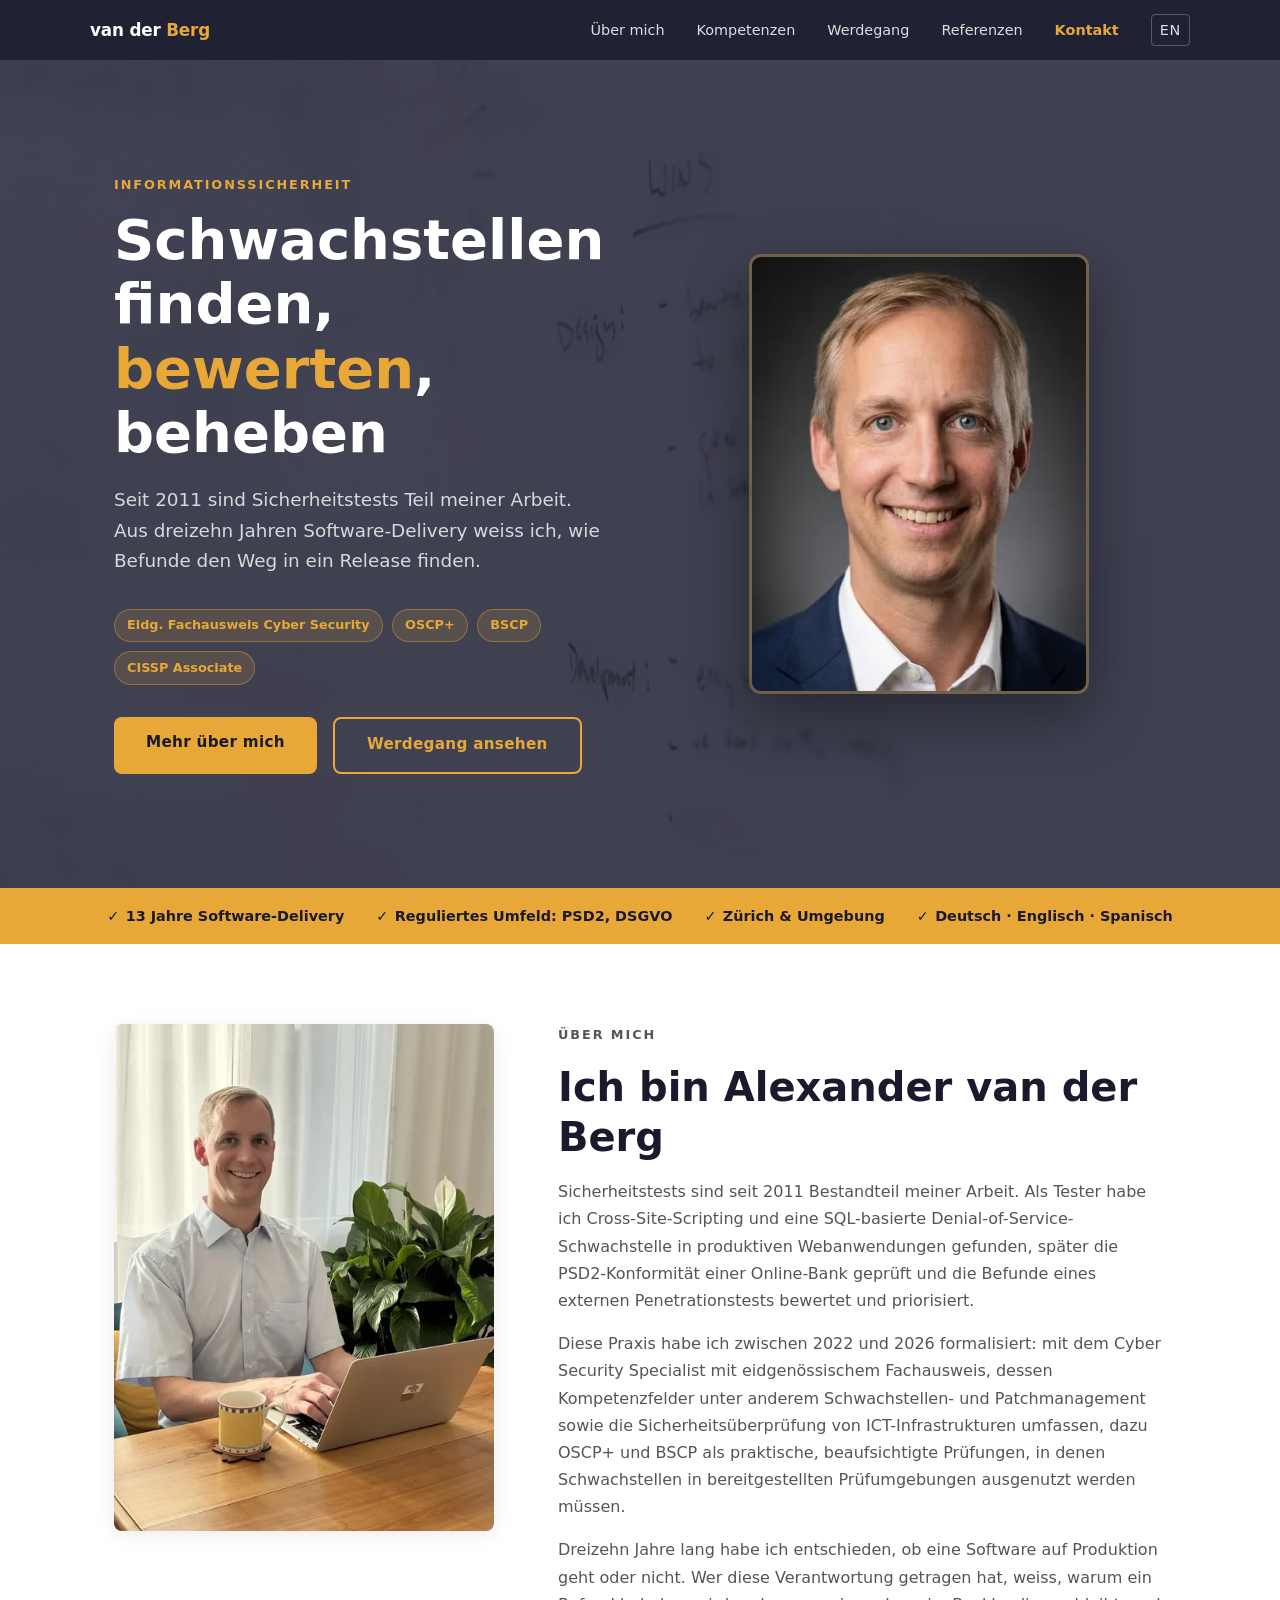
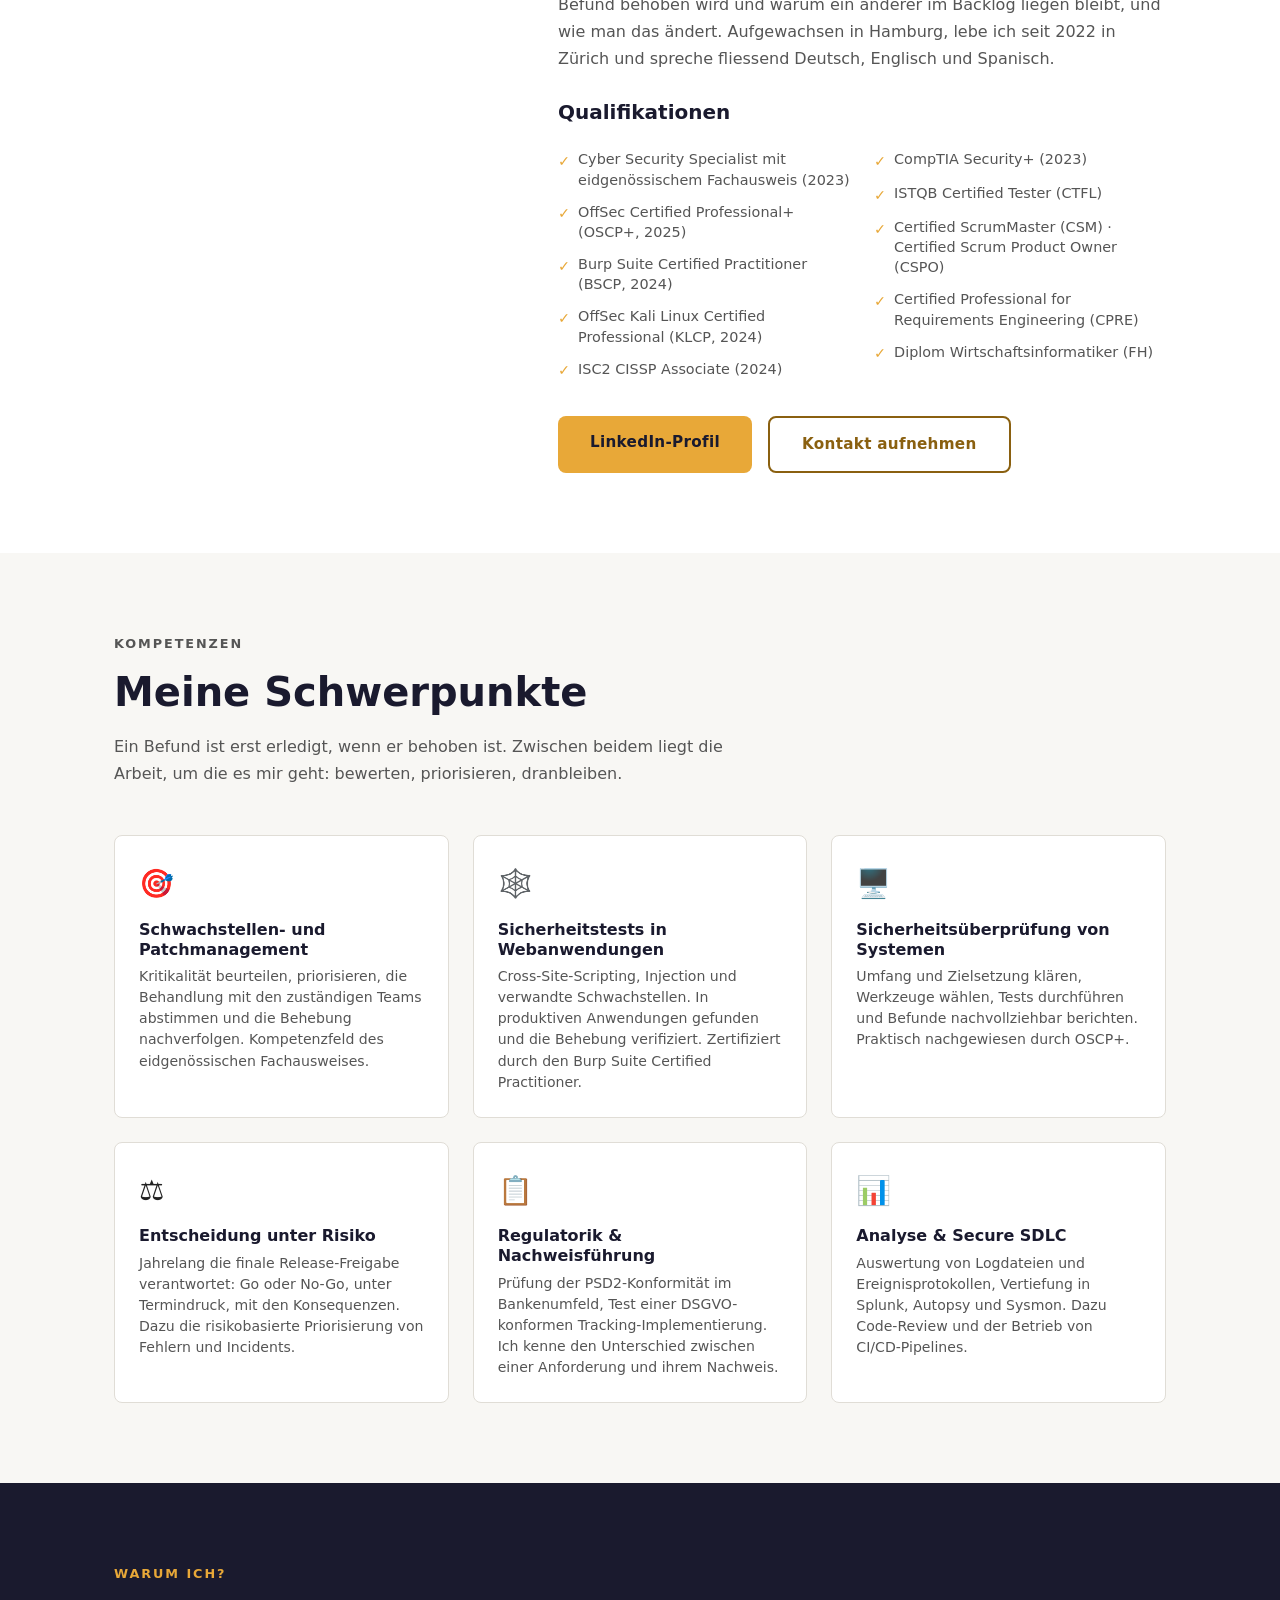
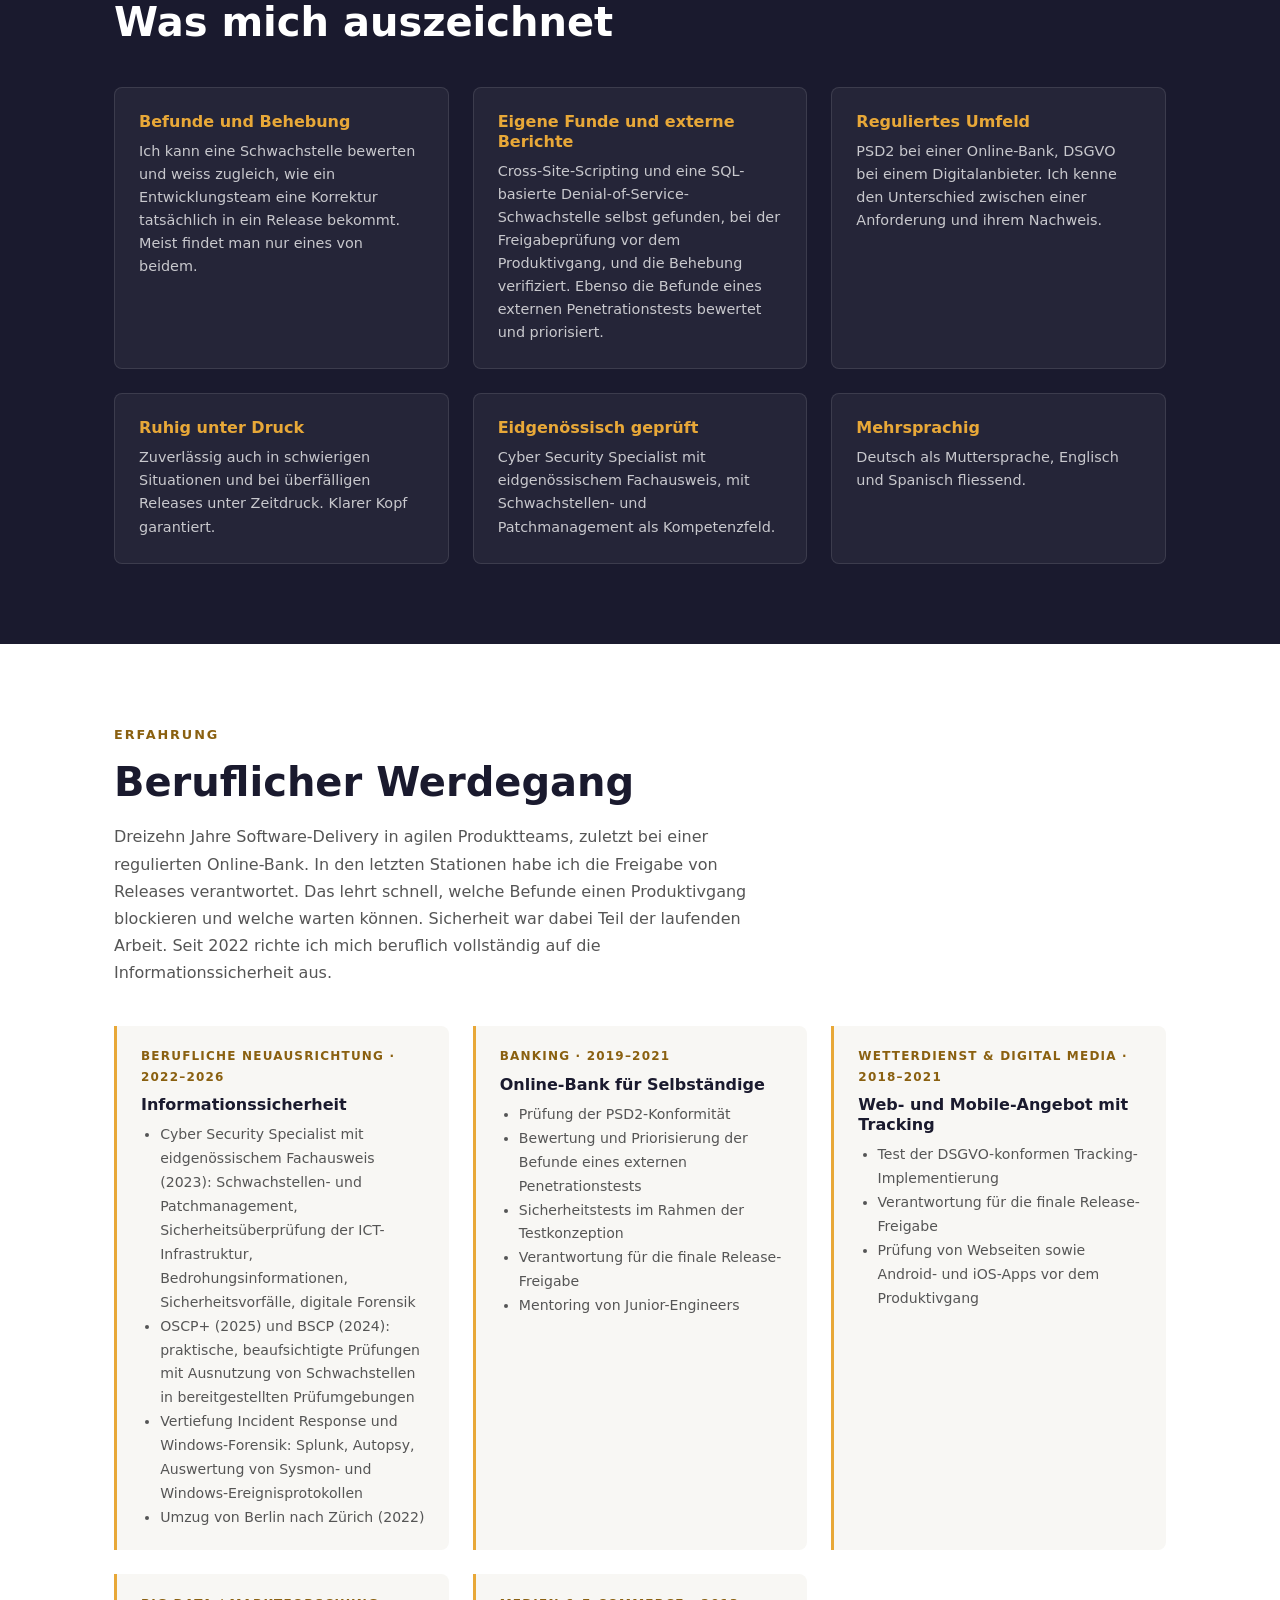
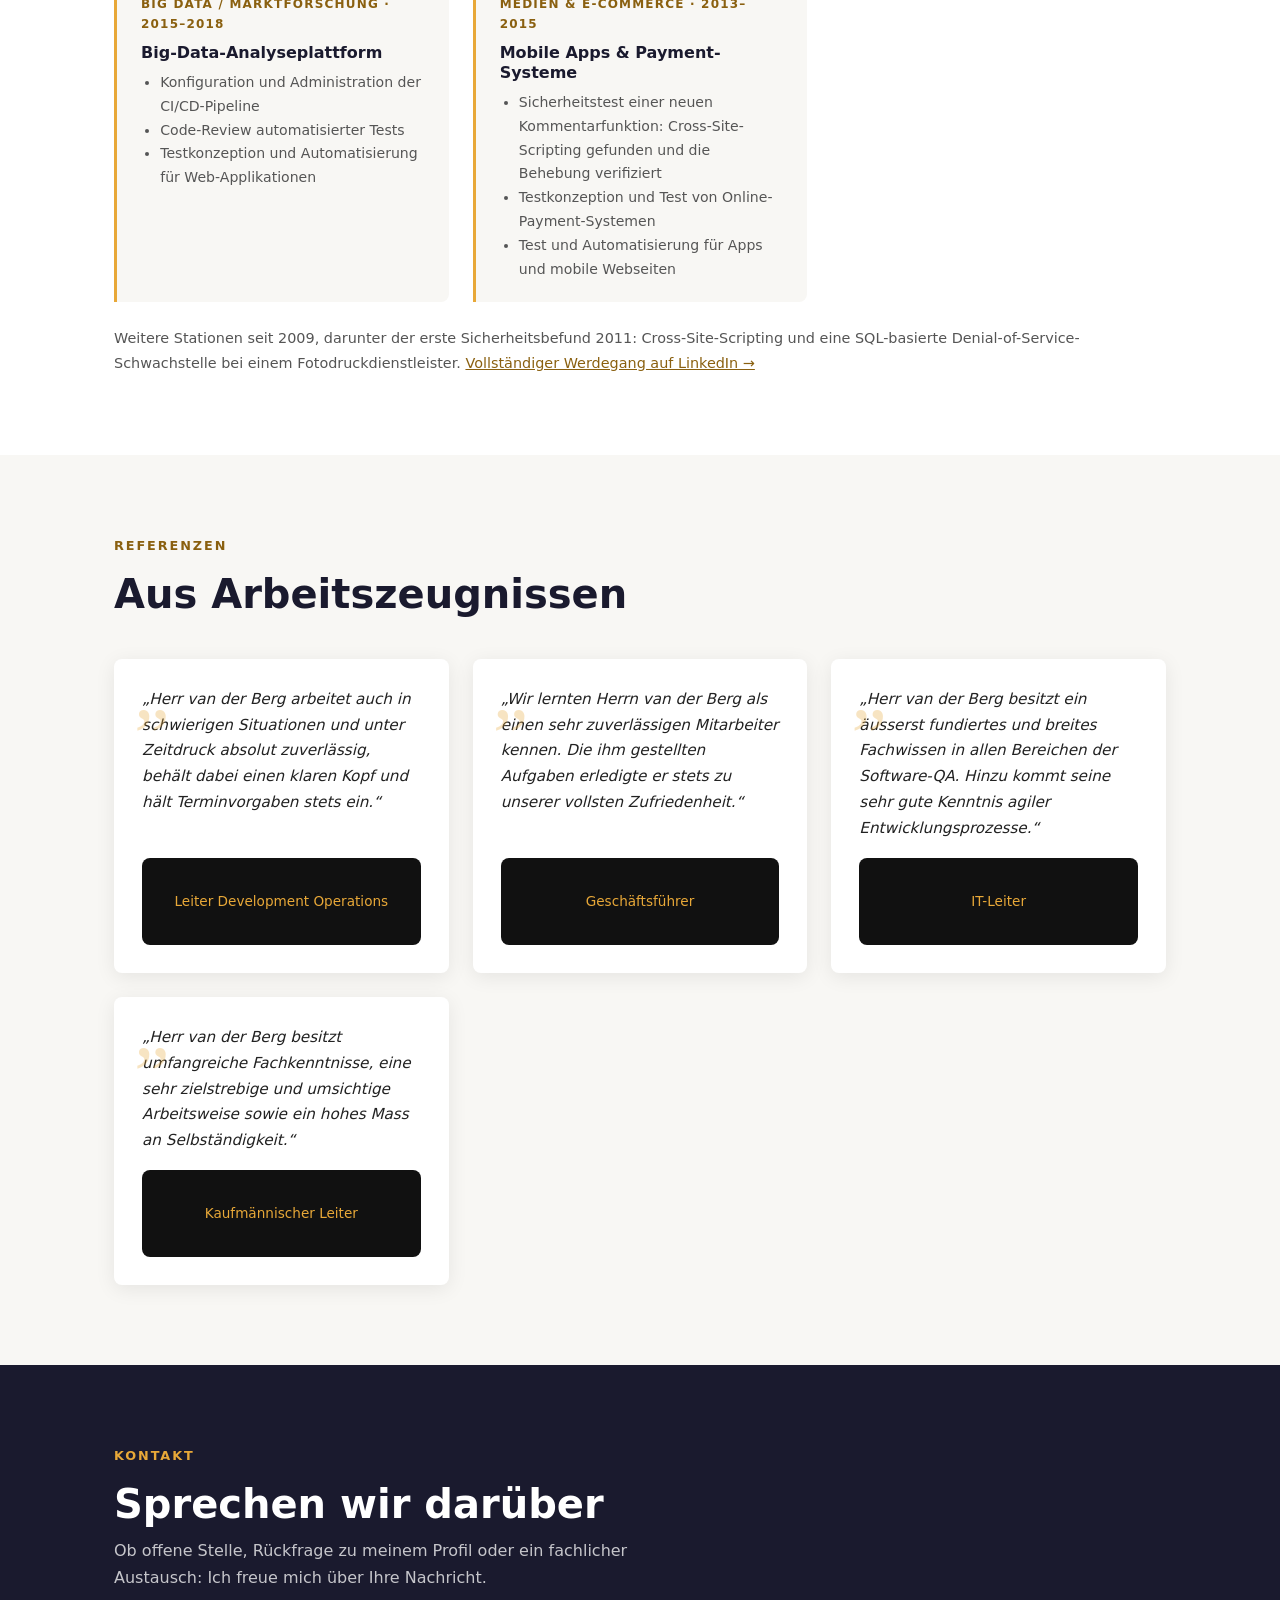
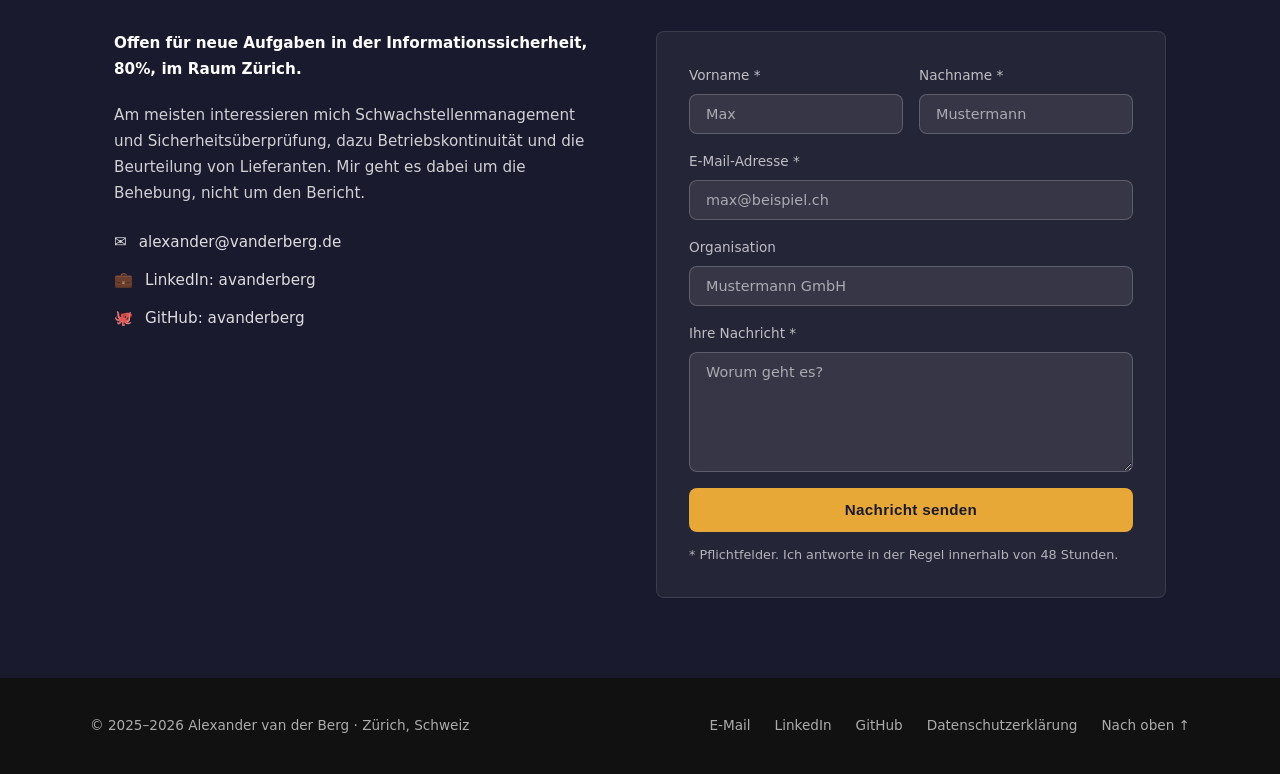
==== commit 97ff0f81: "Enlarge tap targets, fix quote typography, shrink hero image Tap targets (WCAG 2.2 SC 2.5.8): naviga" ====
--- a/index.html
+++ b/index.html
@@ -151,6 +151,8 @@
       <div class="hero-image">
         <img
           src="images/portrait.webp"
+          srcset="images/portrait-440.webp 440w, images/portrait.webp 680w"
+          sizes="(max-width: 768px) 220px, 340px"
           alt="Alexander van der Berg, Informationssicherheit in Zürich"
           class="hero-photo"
           width="340"
@@ -429,9 +431,9 @@
         <figure class="testimonial-card">
           <blockquote>
             <p class="testimonial-text">
-              "Herr van der Berg arbeitet auch in schwierigen Situationen und unter Zeitdruck
+              „Herr van der Berg arbeitet auch in schwierigen Situationen und unter Zeitdruck
               absolut zuverlässig, behält dabei einen klaren Kopf und hält Terminvorgaben stets
-              ein."
+              ein.“
             </p>
           </blockquote>
           <figcaption class="testimonial-author">Leiter Development Operations</figcaption>
@@ -440,9 +442,9 @@
         <figure class="testimonial-card">
           <blockquote>
             <p class="testimonial-text">
-              "Wir lernten Herrn van der Berg als einen sehr zuverlässigen Mitarbeiter kennen.
+              „Wir lernten Herrn van der Berg als einen sehr zuverlässigen Mitarbeiter kennen.
               Die ihm gestellten Aufgaben erledigte er stets zu unserer vollsten
-              Zufriedenheit."
+              Zufriedenheit.“
             </p>
           </blockquote>
           <figcaption class="testimonial-author">Geschäftsführer</figcaption>
@@ -451,9 +453,9 @@
         <figure class="testimonial-card">
           <blockquote>
             <p class="testimonial-text">
-              "Herr van der Berg besitzt ein äusserst fundiertes und breites Fachwissen in
+              „Herr van der Berg besitzt ein äusserst fundiertes und breites Fachwissen in
               allen Bereichen der Software-QA. Hinzu kommt seine sehr gute Kenntnis agiler
-              Entwicklungsprozesse."
+              Entwicklungsprozesse.“
             </p>
           </blockquote>
           <figcaption class="testimonial-author">IT-Leiter</figcaption>
@@ -462,8 +464,8 @@
         <figure class="testimonial-card">
           <blockquote>
             <p class="testimonial-text">
-              "Herr van der Berg besitzt umfangreiche Fachkenntnisse, eine sehr zielstrebige
-              und umsichtige Arbeitsweise sowie ein hohes Mass an Selbständigkeit."
+              „Herr van der Berg besitzt umfangreiche Fachkenntnisse, eine sehr zielstrebige
+              und umsichtige Arbeitsweise sowie ein hohes Mass an Selbständigkeit.“
             </p>
           </blockquote>
           <figcaption class="testimonial-author">Kaufmännischer Leiter</figcaption>
--- a/assets/styles.css
+++ b/assets/styles.css
@@ -129,7 +129,14 @@
   align-items: center;
 }
 
+/* inline-flex mit min-height: als reine Inline-Elemente sind die Links nur
+   17px hoch. inline-flex statt flex, damit .lang-switch seinen Rahmen
+   weiterhin um den Text legt und im Mobilmenü nicht über die volle
+   Breite geht. */
 .nav-links a {
+  display: inline-flex;
+  align-items: center;
+  min-height: 32px;
   color: rgba(255,255,255,0.85);
   font-size: 0.9rem;
   font-weight: 500;
@@ -154,13 +161,18 @@
   border-color: rgba(255,255,255,0.6);
 }
 
+/* min-width/height 44px: WCAG 2.2 fordert 24x24, Apple und Android
+   empfehlen 44. Passt in die 60px hohe Navigationsleiste. */
 .nav-toggle {
   display: none;
   background: none;
   border: none;
   cursor: pointer;
-  padding: 4px;
+  min-width: 44px;
+  min-height: 44px;
   flex-direction: column;
+  align-items: center;
+  justify-content: center;
   gap: 5px;
 }
 .nav-toggle span {
@@ -476,8 +488,11 @@
 
 .testimonial-card blockquote { margin: 0; }
 
+/* Sprachabhängig, weil beide Sites dasselbe Stylesheet nutzen. Das
+   "/ ''" gibt dem Ornament einen leeren Accessible Name, damit
+   Screenreader es nicht zusätzlich zum Zitat vorlesen. */
 .testimonial-card::before {
-  content: '"';
+  content: '\201C' / '';
   position: absolute;
   top: -0.5rem;
   left: 1.25rem;
@@ -487,6 +502,8 @@
   line-height: 1;
   font-family: Georgia, serif;
 }
+
+.testimonial-card:lang(de)::before { content: '\201E' / ''; }
 
 .testimonial-text {
   font-size: 0.95rem;
@@ -660,9 +677,12 @@
   gap: 0.5rem 1.5rem;
 }
 
+/* Padding statt blosser Zeilenhöhe: sonst sind die Links nur 23px hoch
+   und verfehlen die 24x24 aus WCAG 2.2 (SC 2.5.8). */
 .footer-links a {
   color: rgba(255,255,255,0.65);
   font-size: 0.85rem;
+  padding: 0.25rem 0;
   transition: color 0.2s;
 }
 .footer-links a:hover { color: var(--color-accent); }
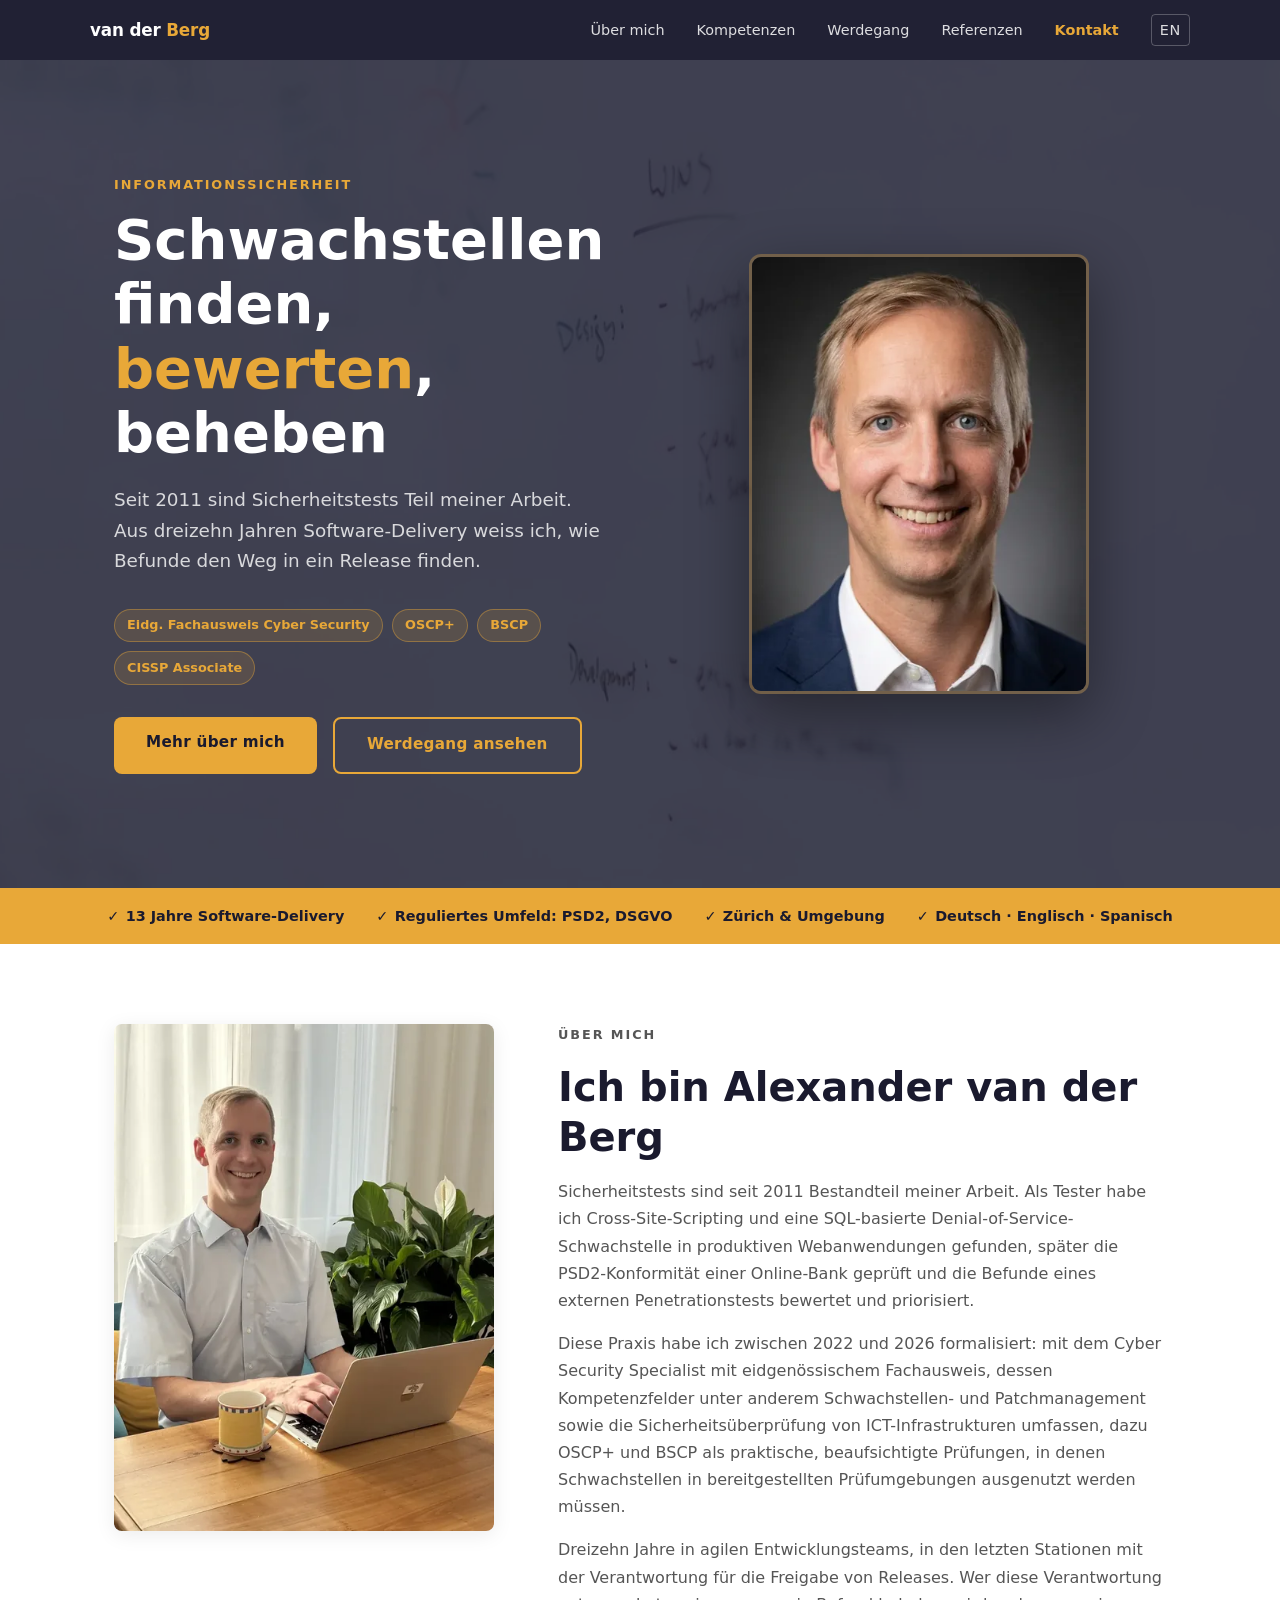
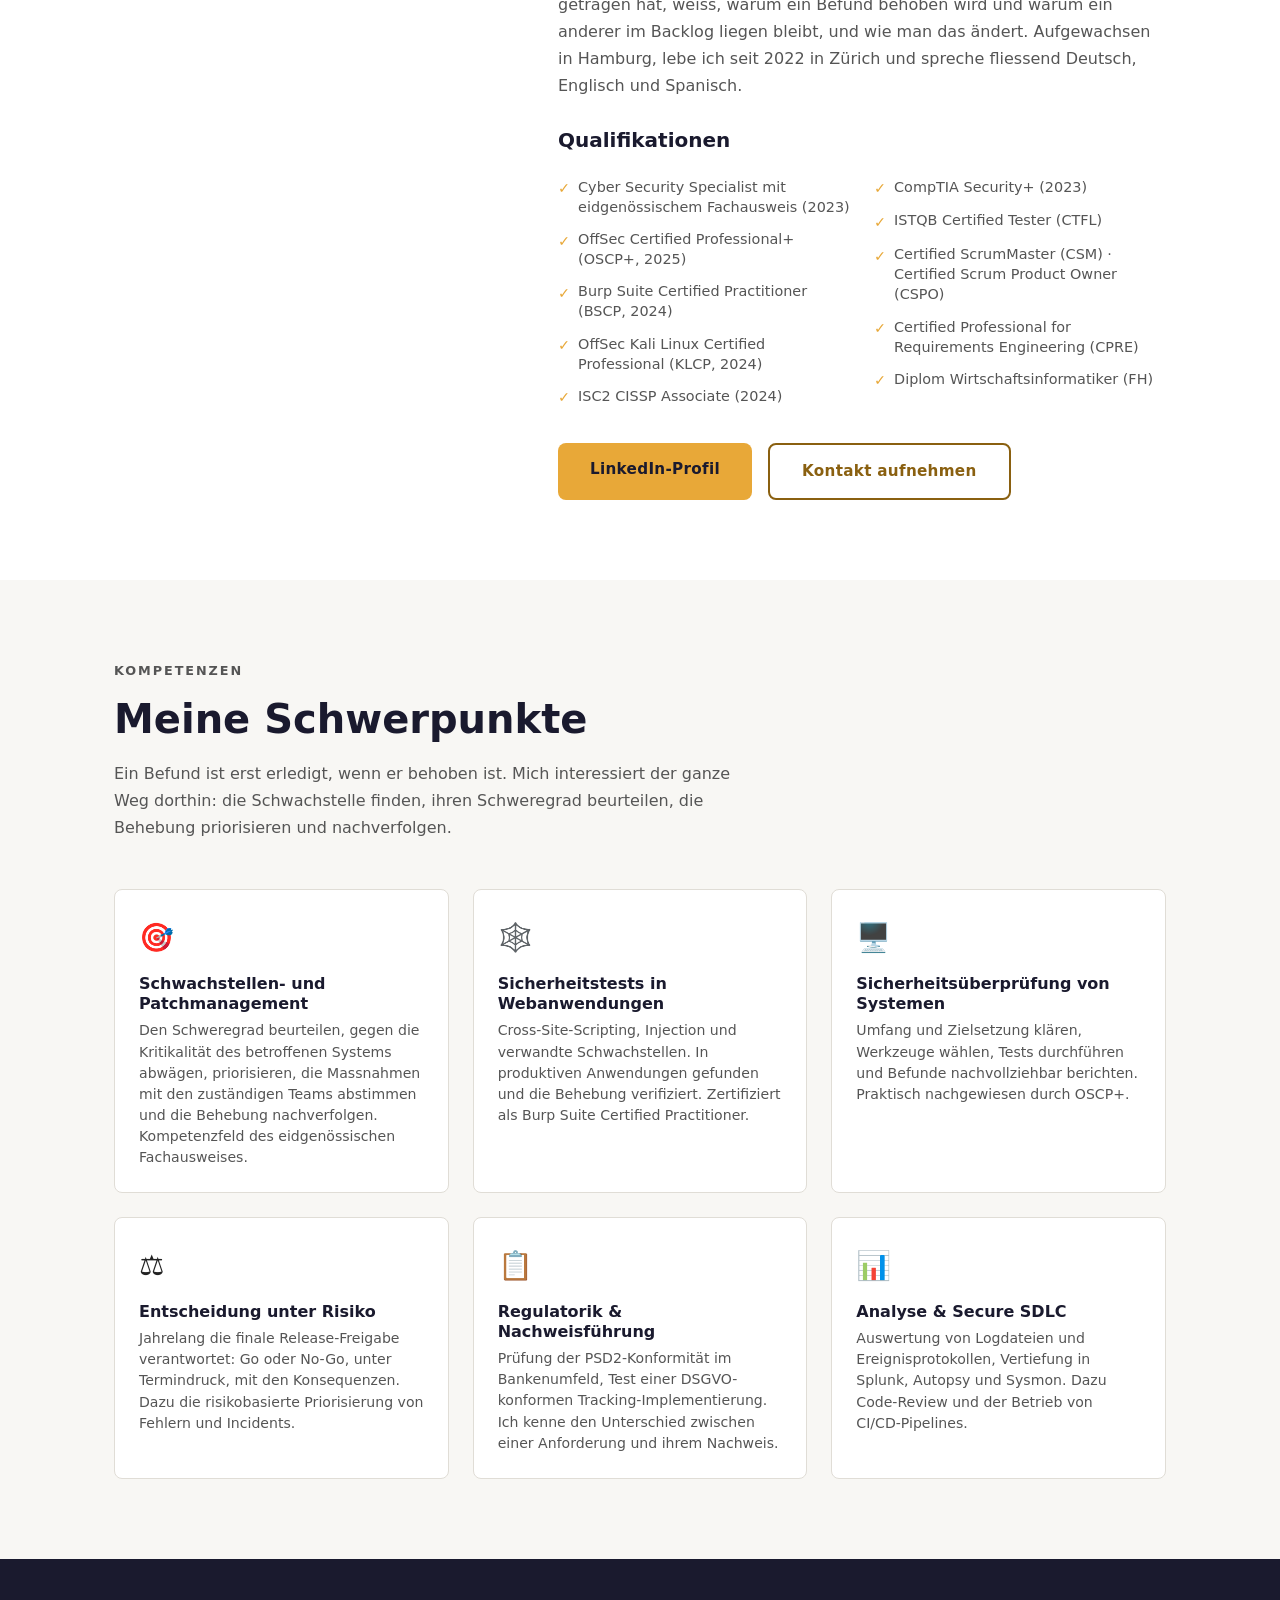
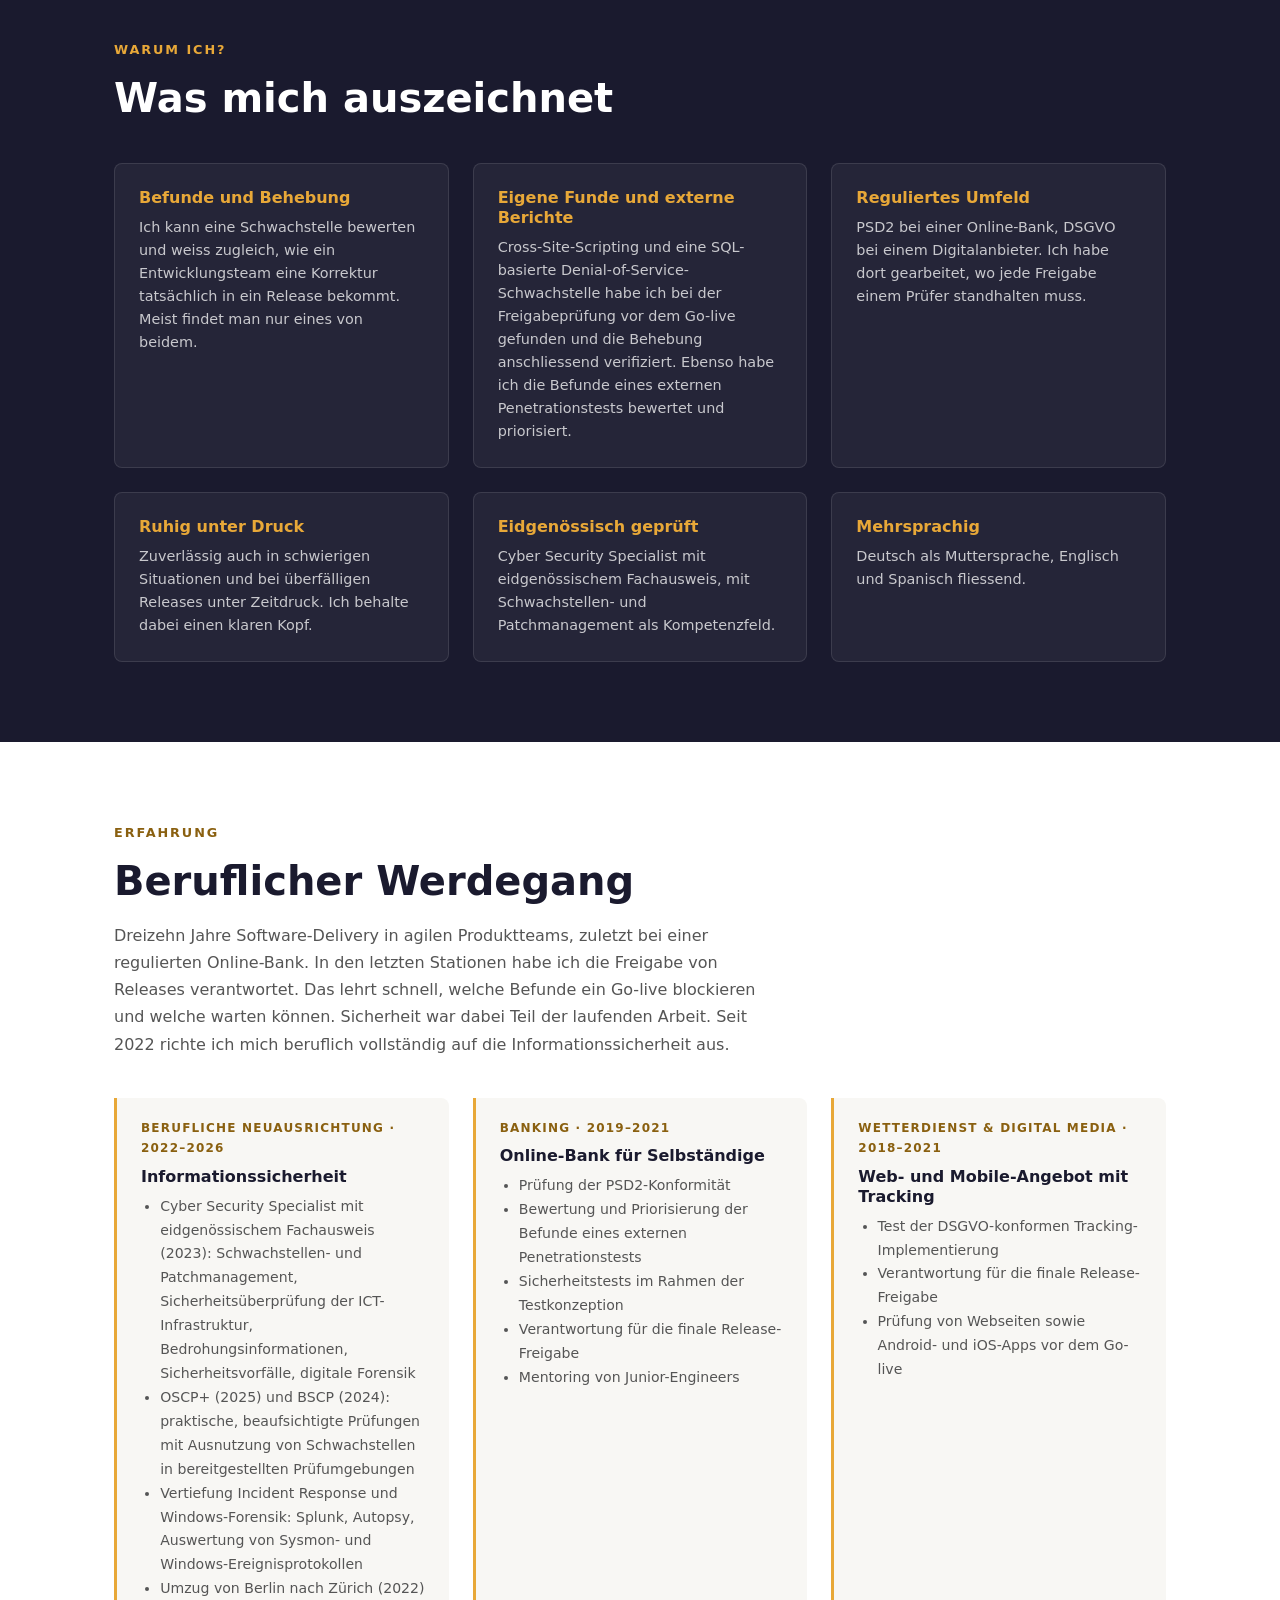
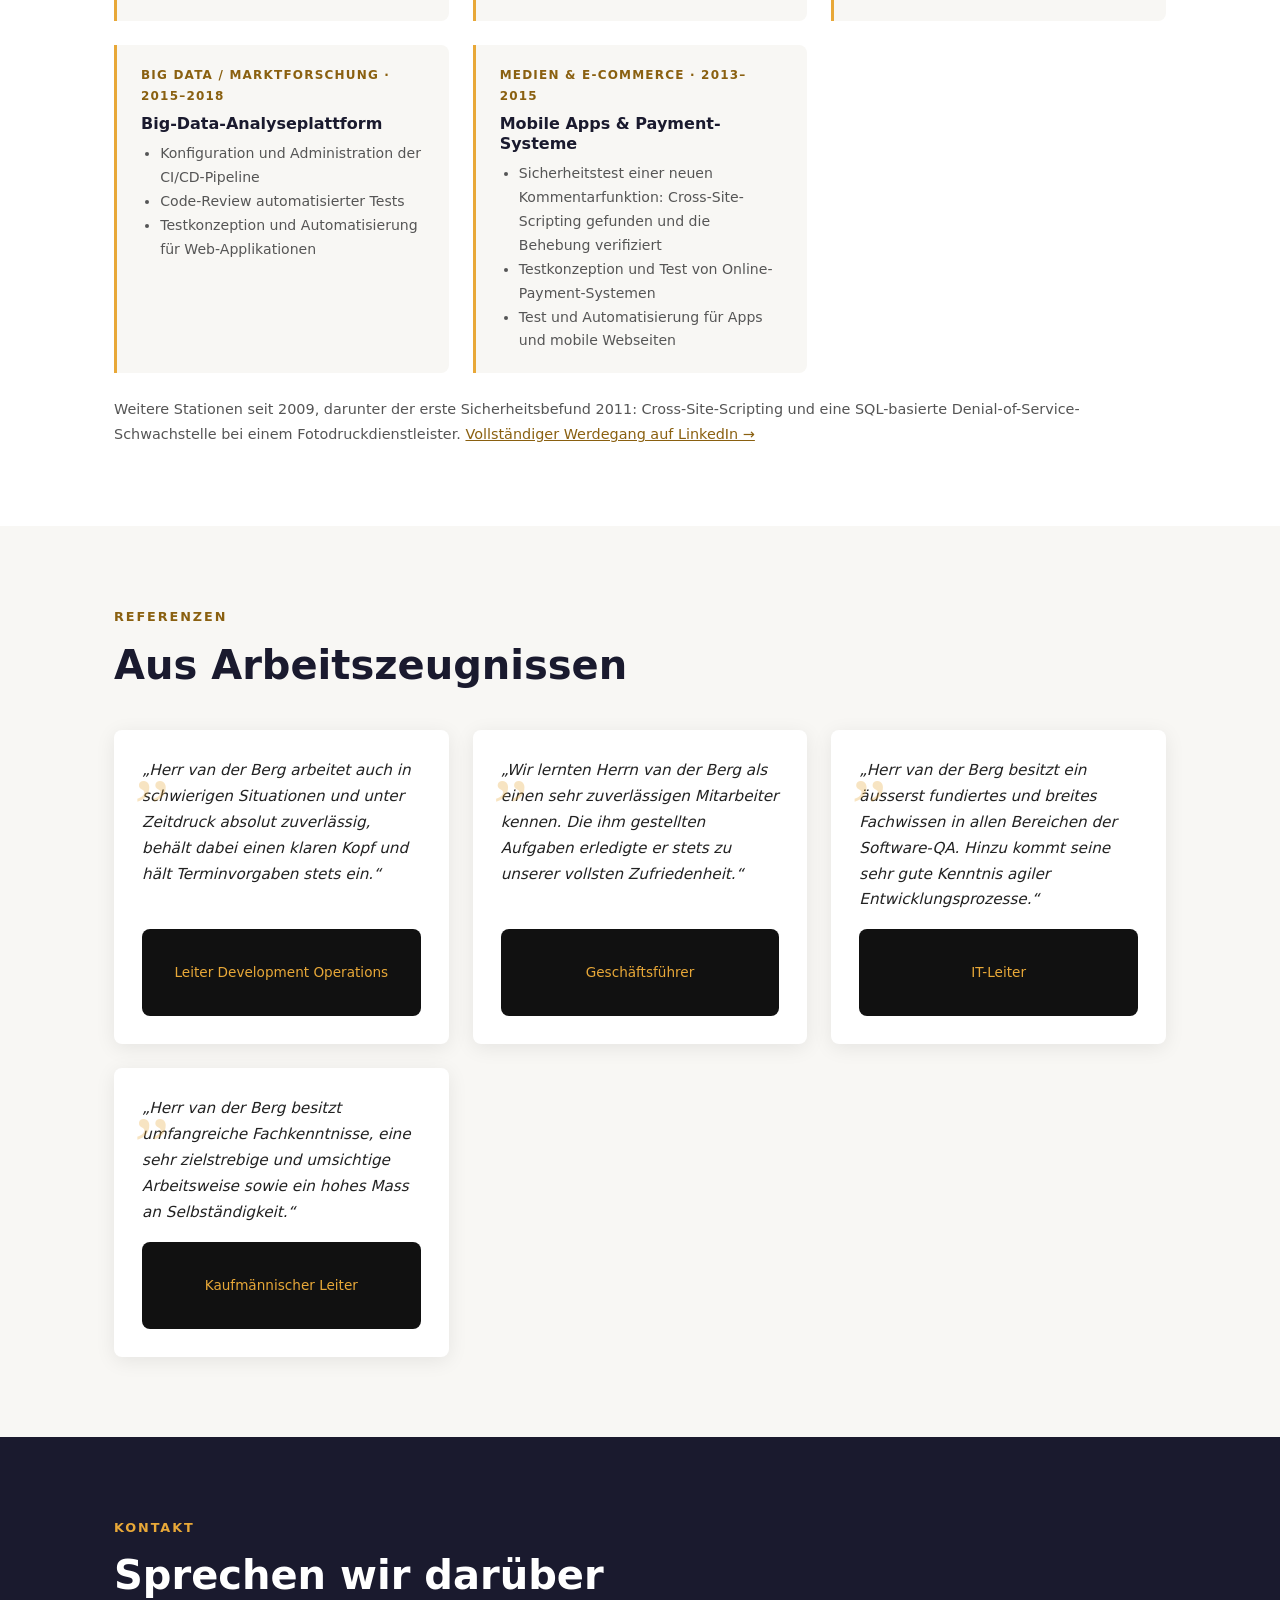
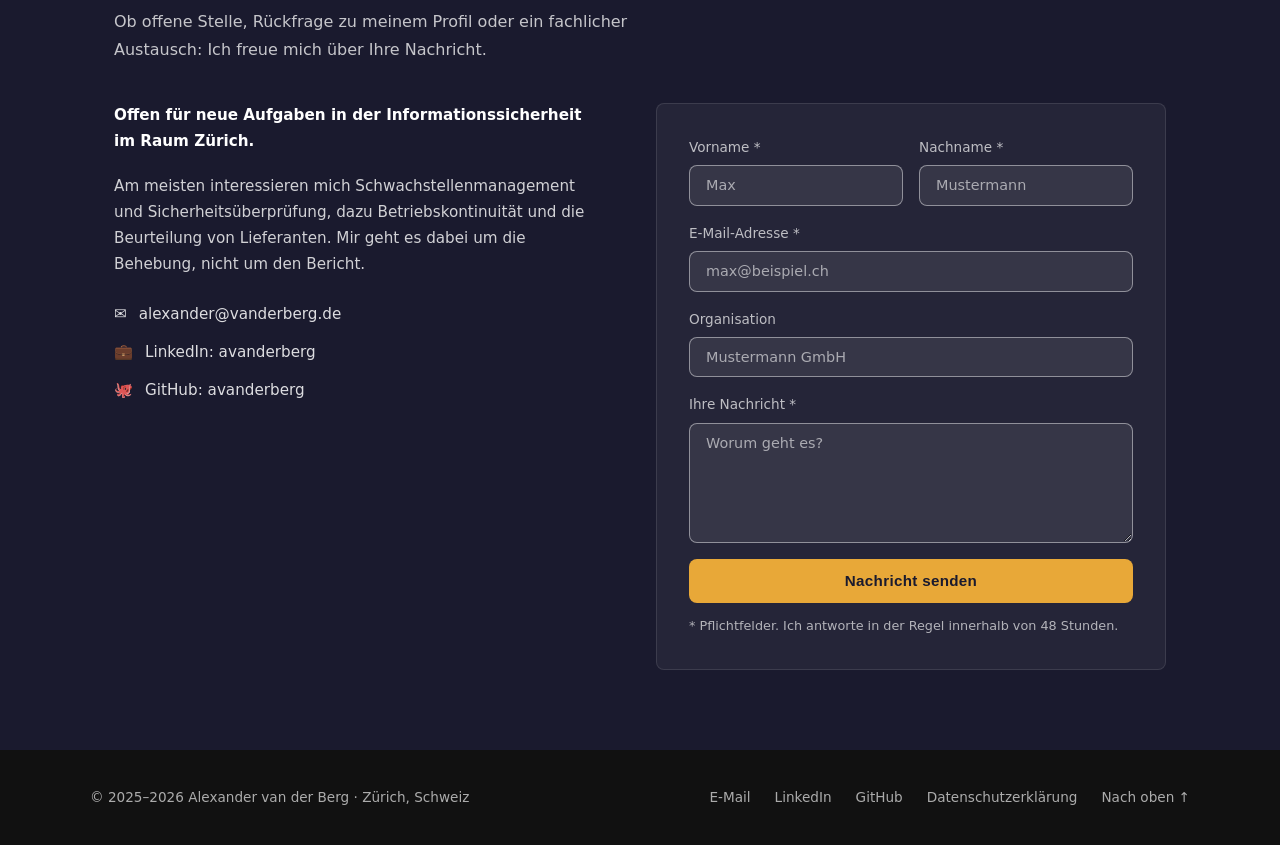
==== commit ad41de72: "Align About with career section, drop workload from contact The About paragraph claimed thirteen yea" ====
--- a/index.html
+++ b/index.html
@@ -208,11 +208,11 @@
             ausgenutzt werden müssen.
           </p>
           <p>
-            Dreizehn Jahre lang habe ich entschieden, ob eine Software auf Produktion geht oder
-            nicht. Wer diese Verantwortung getragen hat, weiss, warum ein Befund behoben wird und
-            warum ein anderer im Backlog liegen bleibt, und wie man das ändert. Aufgewachsen in
-            Hamburg, lebe ich seit 2022 in Zürich und spreche fliessend Deutsch, Englisch und
-            Spanisch.
+            Dreizehn Jahre in agilen Entwicklungsteams, in den letzten Stationen mit der
+            Verantwortung für die Freigabe von Releases. Wer diese Verantwortung getragen hat,
+            weiss, warum ein Befund behoben wird und warum ein anderer im Backlog liegen bleibt,
+            und wie man das ändert. Aufgewachsen in Hamburg, lebe ich seit 2022 in Zürich und
+            spreche fliessend Deutsch, Englisch und Spanisch.
           </p>
 
           <h3 class="about-cert-heading">Qualifikationen</h3>
@@ -244,23 +244,25 @@
       <div class="services-intro">
         <p class="section-label">Kompetenzen</p>
         <h2 id="services-heading">Meine Schwerpunkte</h2>
-        <p>Ein Befund ist erst erledigt, wenn er behoben ist. Zwischen beidem liegt die Arbeit,
-        um die es mir geht: bewerten, priorisieren, dranbleiben.</p>
+        <p>Ein Befund ist erst erledigt, wenn er behoben ist. Mich interessiert der ganze Weg
+        dorthin: die Schwachstelle finden, ihren Schweregrad beurteilen, die Behebung priorisieren
+        und nachverfolgen.</p>
       </div>
       <div class="services-grid">
 
         <article class="service-card">
           <div class="service-icon" aria-hidden="true">🎯</div>
           <h3>Schwachstellen- und Patchmanagement</h3>
-          <p>Kritikalität beurteilen, priorisieren, die Behandlung mit den zuständigen Teams
-          abstimmen und die Behebung nachverfolgen. Kompetenzfeld des eidgenössischen Fachausweises.</p>
+          <p>Den Schweregrad beurteilen, gegen die Kritikalität des betroffenen Systems abwägen,
+          priorisieren, die Massnahmen mit den zuständigen Teams abstimmen und die Behebung
+          nachverfolgen. Kompetenzfeld des eidgenössischen Fachausweises.</p>
         </article>
 
         <article class="service-card">
           <div class="service-icon" aria-hidden="true">🕸️</div>
           <h3>Sicherheitstests in Webanwendungen</h3>
           <p>Cross-Site-Scripting, Injection und verwandte Schwachstellen. In produktiven Anwendungen
-          gefunden und die Behebung verifiziert. Zertifiziert durch den Burp Suite Certified Practitioner.</p>
+          gefunden und die Behebung verifiziert. Zertifiziert als Burp Suite Certified Practitioner.</p>
         </article>
 
         <article class="service-card">
@@ -309,21 +311,21 @@
 
         <div class="apart-card">
           <h3>Eigene Funde und externe Berichte</h3>
-          <p>Cross-Site-Scripting und eine SQL-basierte Denial-of-Service-Schwachstelle selbst
-          gefunden, bei der Freigabeprüfung vor dem Produktivgang, und die Behebung verifiziert.
-          Ebenso die Befunde eines externen Penetrationstests bewertet und priorisiert.</p>
+          <p>Cross-Site-Scripting und eine SQL-basierte Denial-of-Service-Schwachstelle habe ich bei
+          der Freigabeprüfung vor dem Go-live gefunden und die Behebung anschliessend verifiziert.
+          Ebenso habe ich die Befunde eines externen Penetrationstests bewertet und priorisiert.</p>
         </div>
 
         <div class="apart-card">
           <h3>Reguliertes Umfeld</h3>
-          <p>PSD2 bei einer Online-Bank, DSGVO bei einem Digitalanbieter. Ich kenne den Unterschied
-          zwischen einer Anforderung und ihrem Nachweis.</p>
+          <p>PSD2 bei einer Online-Bank, DSGVO bei einem Digitalanbieter. Ich habe dort gearbeitet,
+          wo jede Freigabe einem Prüfer standhalten muss.</p>
         </div>
 
         <div class="apart-card">
           <h3>Ruhig unter Druck</h3>
           <p>Zuverlässig auch in schwierigen Situationen und bei überfälligen Releases unter
-          Zeitdruck. Klarer Kopf garantiert.</p>
+          Zeitdruck. Ich behalte dabei einen klaren Kopf.</p>
         </div>
 
         <div class="apart-card">
@@ -349,7 +351,7 @@
       <p class="projects-intro">
         Dreizehn Jahre Software-Delivery in agilen Produktteams, zuletzt bei einer regulierten
         Online-Bank. In den letzten Stationen habe ich die Freigabe von Releases verantwortet.
-        Das lehrt schnell, welche Befunde einen Produktivgang blockieren und welche warten können.
+        Das lehrt schnell, welche Befunde ein Go-live blockieren und welche warten können.
         Sicherheit war dabei Teil der laufenden Arbeit. Seit 2022 richte ich mich beruflich
         vollständig auf die Informationssicherheit aus.
       </p>
@@ -388,7 +390,7 @@
           <ul>
             <li>Test der DSGVO-konformen Tracking-Implementierung</li>
             <li>Verantwortung für die finale Release-Freigabe</li>
-            <li>Prüfung von Webseiten sowie Android- und iOS-Apps vor dem Produktivgang</li>
+            <li>Prüfung von Webseiten sowie Android- und iOS-Apps vor dem Go-live</li>
           </ul>
         </article>
 
@@ -488,7 +490,7 @@
       <div class="contact-grid">
         <div class="contact-info">
           <p class="contact-lead">
-            Offen für neue Aufgaben in der Informationssicherheit, 80%, im Raum Zürich.
+            Offen für neue Aufgaben in der Informationssicherheit im Raum Zürich.
           </p>
           <p>
             Am meisten interessieren mich Schwachstellenmanagement und Sicherheitsüberprüfung, dazu
@@ -525,20 +527,20 @@
             <div class="form-row">
               <div class="form-group">
                 <label for="first-name">Vorname *</label>
-                <input type="text" id="first-name" name="first_name" required placeholder="Max">
+                <input type="text" id="first-name" name="first_name" required autocomplete="given-name" placeholder="Max">
               </div>
               <div class="form-group">
                 <label for="last-name">Nachname *</label>
-                <input type="text" id="last-name" name="last_name" required placeholder="Mustermann">
+                <input type="text" id="last-name" name="last_name" required autocomplete="family-name" placeholder="Mustermann">
               </div>
             </div>
             <div class="form-group">
               <label for="email">E-Mail-Adresse *</label>
-              <input type="email" id="email" name="email" required placeholder="max@beispiel.ch">
+              <input type="email" id="email" name="email" required autocomplete="email" placeholder="max@beispiel.ch">
             </div>
             <div class="form-group">
               <label for="company">Organisation</label>
-              <input type="text" id="company" name="company" placeholder="Mustermann GmbH">
+              <input type="text" id="company" name="company" autocomplete="organization" placeholder="Mustermann GmbH">
             </div>
             <div class="form-group">
               <label for="message">Ihre Nachricht *</label>
@@ -550,7 +552,7 @@
           <div id="form-success" role="alert" tabindex="-1">
             ✓ Vielen Dank! Ich melde mich bald bei Ihnen.
           </div>
-          <div id="form-error" role="alert">
+          <div id="form-error" role="alert" tabindex="-1">
             Die Nachricht konnte nicht gesendet werden. Bitte versuchen Sie es erneut oder
             schreiben Sie an <a href="mailto:alexander@vanderberg.de">alexander@vanderberg.de</a>.
           </div>
--- a/assets/styles.css
+++ b/assets/styles.css
@@ -184,6 +184,13 @@
   transition: all 0.3s;
 }
 
+/* Offenes Menü: die drei Balken werden zum X. aria-expanded pflegt bereits
+   main.js, es braucht dafür keine zusätzliche Klasse. Der Versatz um 7px
+   entspricht Balkenhöhe plus gap, damit sich die Linien mittig kreuzen. */
+.nav-toggle[aria-expanded="true"] span:nth-child(1) { transform: translateY(7px) rotate(45deg); }
+.nav-toggle[aria-expanded="true"] span:nth-child(2) { opacity: 0; }
+.nav-toggle[aria-expanded="true"] span:nth-child(3) { transform: translateY(-7px) rotate(-45deg); }
+
 /* ===== HERO ===== */
 .hero {
   /* svh statt vh: sonst springt die Sektion beim Ein- und Ausblenden
@@ -582,11 +589,14 @@
   font-weight: 500;
 }
 
+/* Rahmen 0.45 statt 0.2: der Rahmen ist das einzige Merkmal, das das Feld
+   als Bedienelement erkennbar macht, und muss deshalb nach WCAG 1.4.11
+   auf 3:1 gegen die Kartenfläche kommen. 0.2 ergab nur 1.92:1, 0.45
+   ergibt 4.22:1 gegen die Karte und 3.32:1 gegen die Feldfüllung. */
 .form-group input,
-.form-group textarea,
-.form-group select {
+.form-group textarea {
   background: rgba(255,255,255,0.08);
-  border: 1px solid rgba(255,255,255,0.2);
+  border: 1px solid rgba(255,255,255,0.45);
   border-radius: var(--radius);
   padding: 0.7rem 1rem;
   color: #fff;
@@ -596,8 +606,7 @@
 }
 
 .form-group input:focus,
-.form-group textarea:focus,
-.form-group select:focus {
+.form-group textarea:focus {
   outline: none;
   border-color: var(--color-accent);
   box-shadow: 0 0 0 3px rgba(232,168,56,0.45);
@@ -610,7 +619,6 @@
   color: rgba(255,255,255,0.58);
 }
 
-.form-group select option { background: var(--color-primary); }
 .form-group textarea { resize: vertical; min-height: 120px; }
 
 .form-note {
@@ -705,6 +713,28 @@
   }
 
   .nav-links.open { display: flex; }
+
+  /* Im aufgeklappten Menü soll die ganze Zeilenbreite tippbar sein, nicht
+     nur der Text. .lang-switch bleibt davon ausgenommen, sonst zieht sich
+     sein Rahmen über die volle Breite.
+     Zentriert wird zweifach, weil die Links über die volle Breite als Flex
+     ausgerichtet werden, .lang-switch als inline-flex dagegen über
+     text-align des umgebenden li. */
+  .nav-links li {
+    width: 100%;
+    text-align: center;
+  }
+
+  .nav-links a {
+    display: flex;
+    justify-content: center;
+    min-height: 44px;
+  }
+
+  .nav-links .lang-switch {
+    display: inline-flex;
+    width: auto;
+  }
 
   /* Hero */
   .hero-content {
